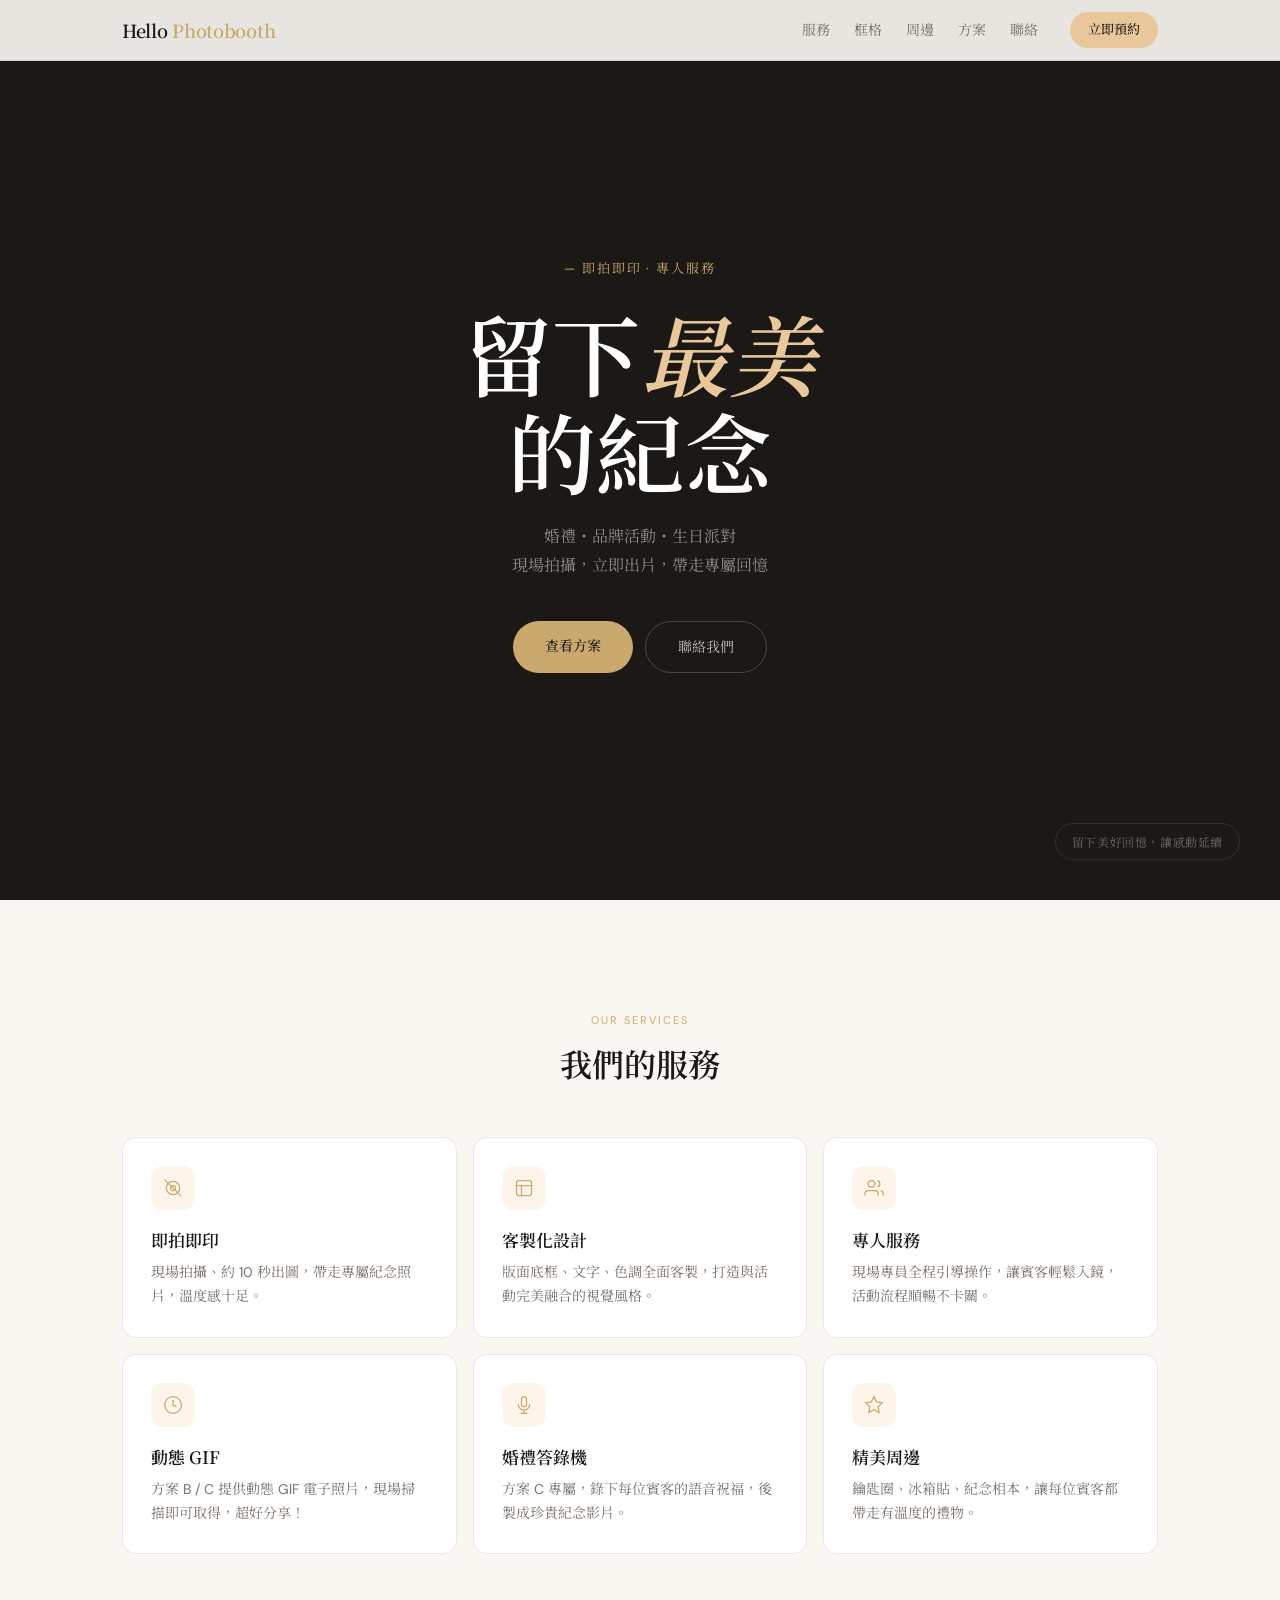
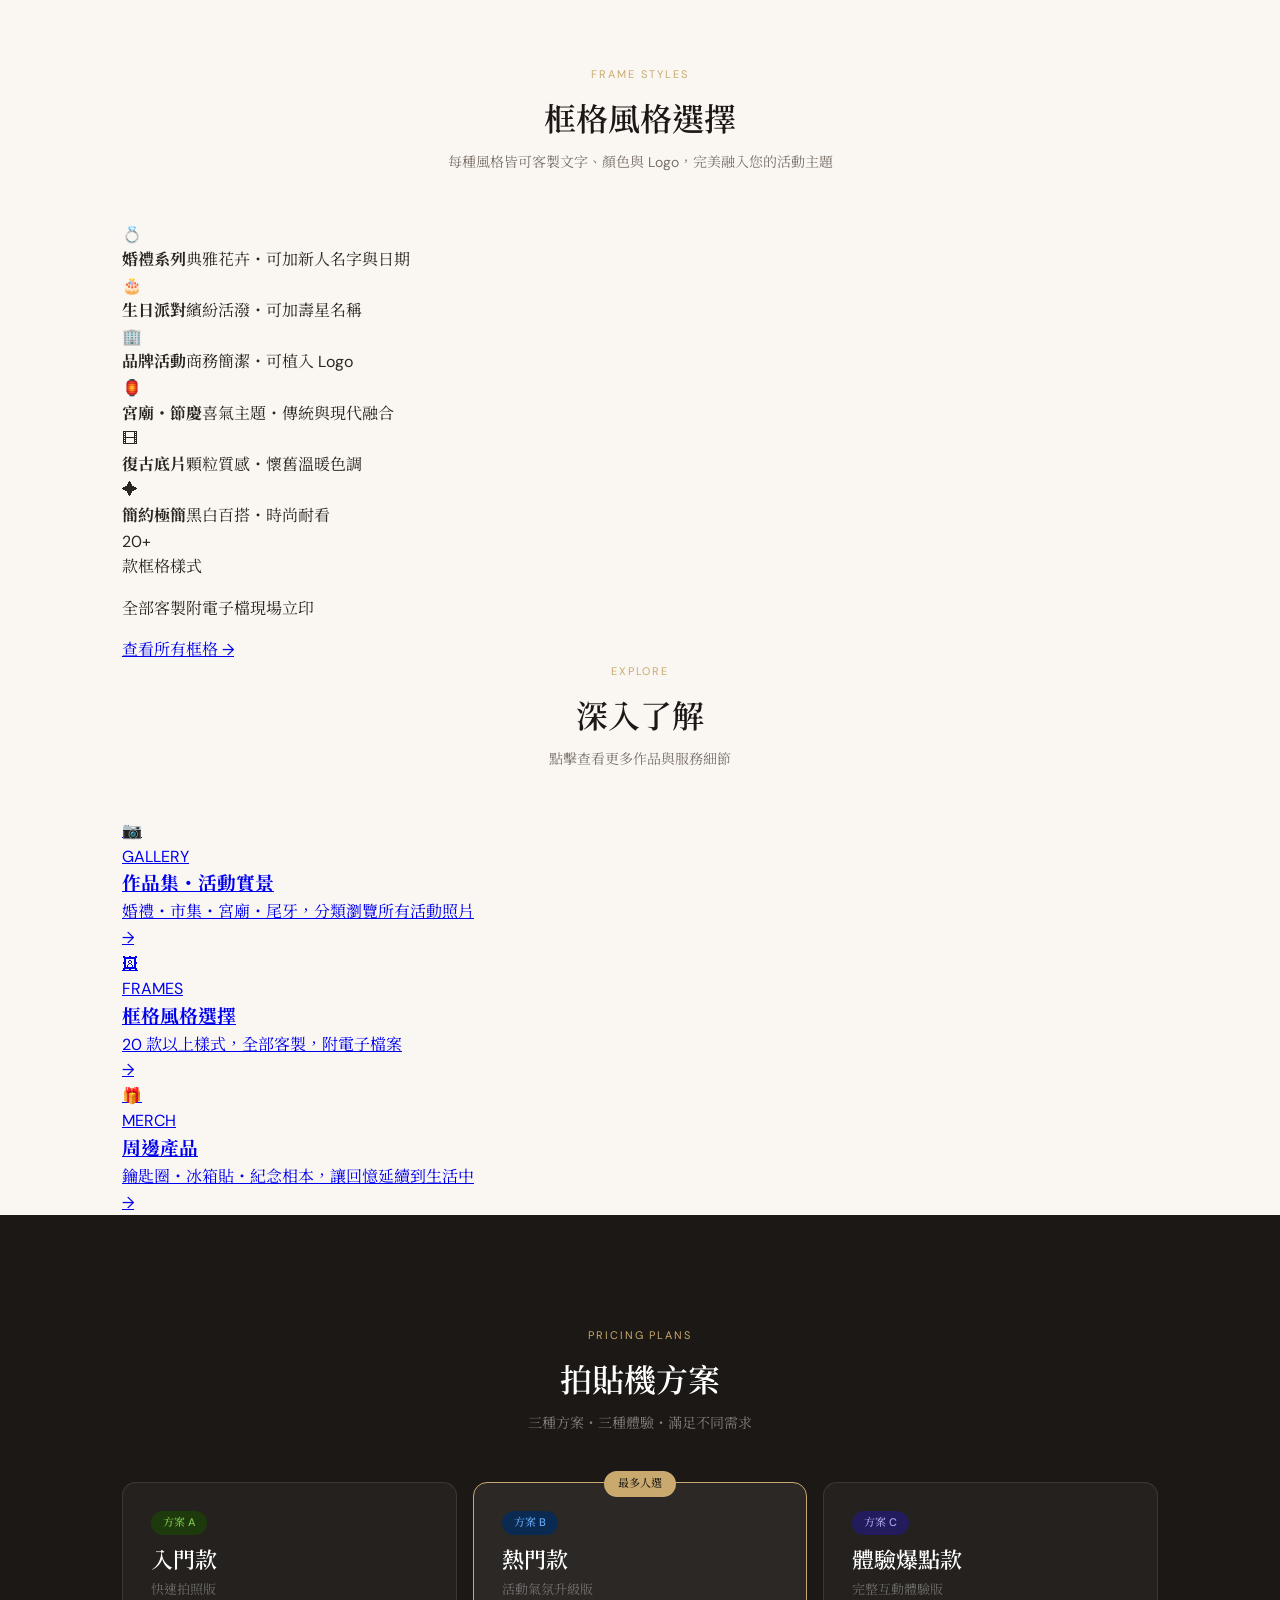
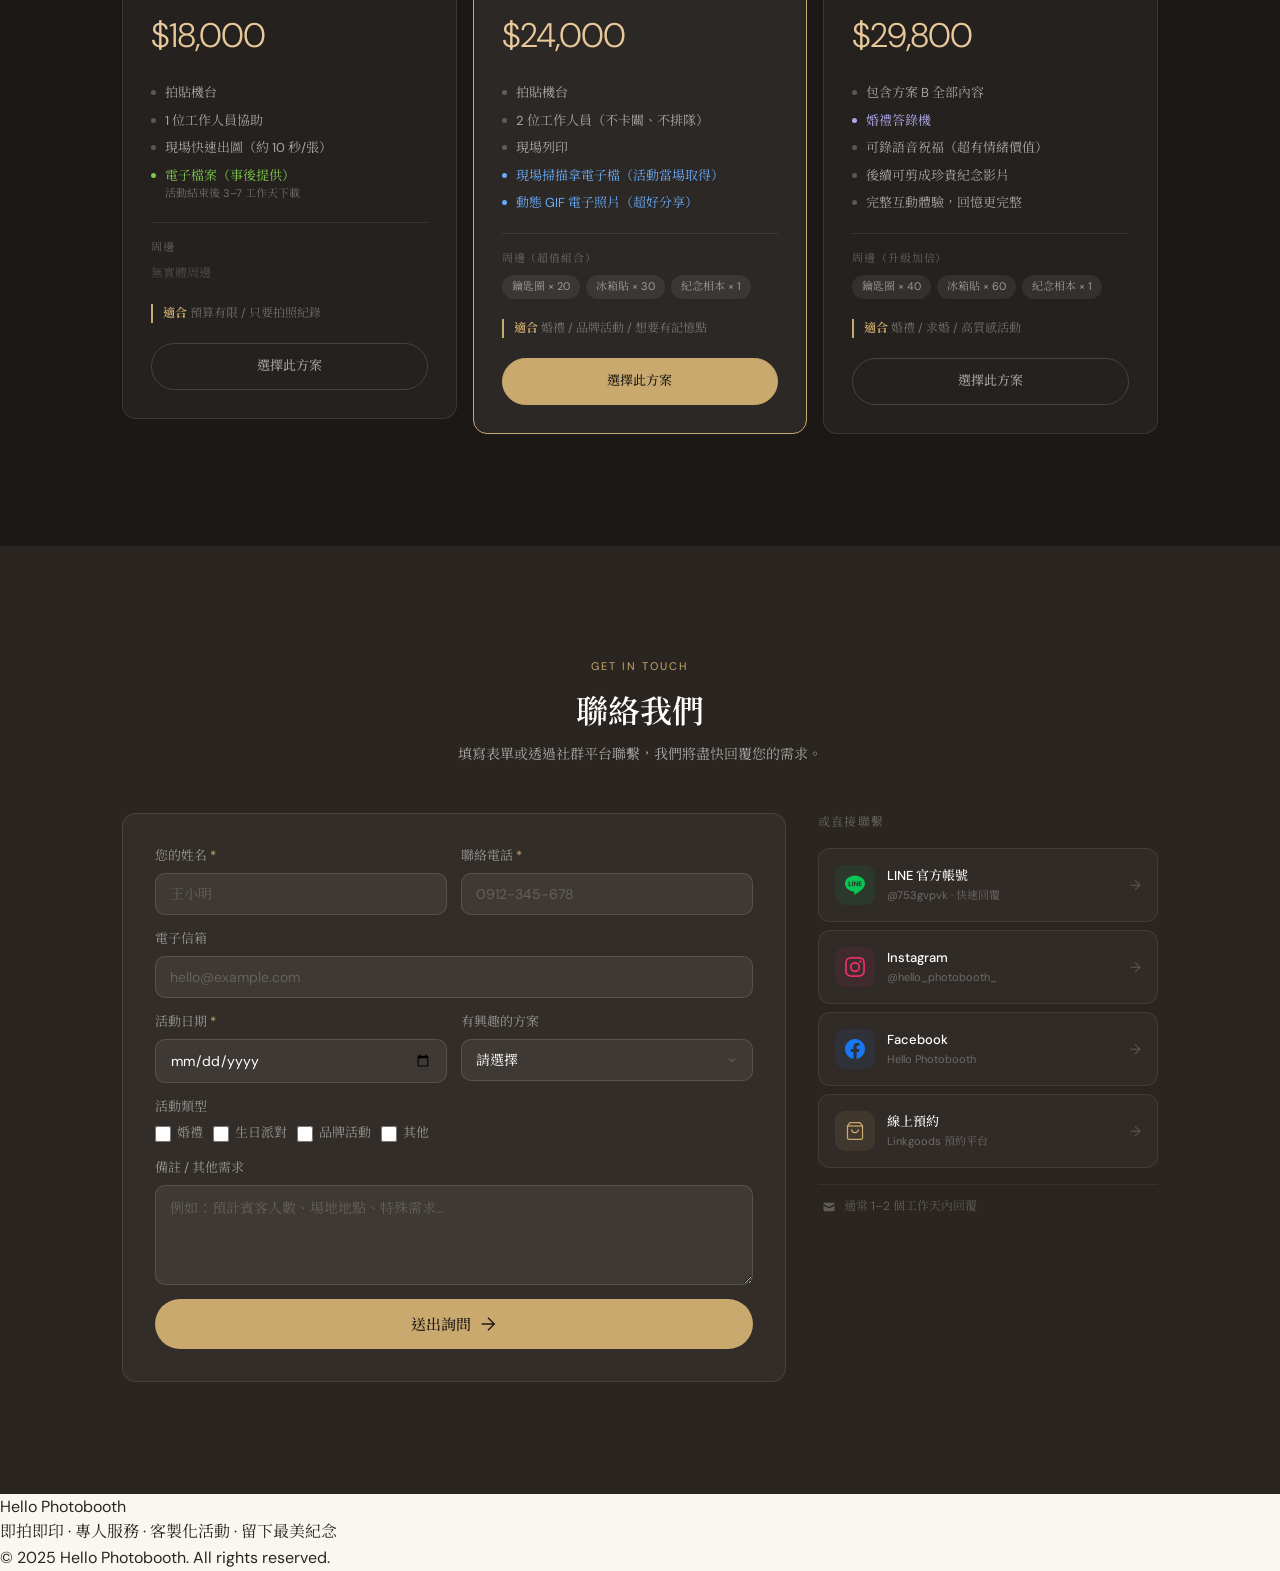
==== index.html @ 5564f573 "Add files via upload" ====
<!DOCTYPE html>
<html lang="zh-TW">
<head>
  <meta charset="UTF-8">
  <meta name="viewport" content="width=device-width, initial-scale=1.0">
  <title>Hello Photobooth｜即拍即印・專人服務・客製化活動</title>
  <meta name="description" content="Hello Photobooth 提供即拍即印服務，專業設備搭配專人服務，婚禮、品牌活動、派對皆適合。三種方案任您選擇，留下最美紀念。">
  <meta name="keywords" content="拍貼機租借, 即拍即印, 婚禮拍貼, 活動攝影, photobooth, 拍貼機台, 客製化活動, 台灣拍貼機">
  <meta property="og:title" content="Hello Photobooth｜即拍即印・專人服務・客製化活動">
  <meta property="og:description" content="三種方案・三種體驗，婚禮、品牌活動、派對皆適合。即拍即印，留下最美紀念。">
  <meta property="og:type" content="website">
  <link rel="canonical" href="https://hellophotobooth.tw">
  <link rel="preconnect" href="https://fonts.googleapis.com">
  <link rel="preconnect" href="https://fonts.gstatic.com" crossorigin>
  <link href="https://fonts.googleapis.com/css2?family=Noto+Serif+TC:wght@400;600&family=DM+Sans:ital,wght@0,300;0,400;0,500;1,300&family=Playfair+Display:ital@1&display=swap" rel="stylesheet">
  <link rel="stylesheet" href="style.css">
</head>
<body>

  <!-- NAV -->
  <nav id="nav">
    <div class="nav-inner">
      <a href="#" class="logo">Hello <span>Photobooth</span></a>
      <div class="nav-links">
        <a href="#services">服務</a>
        <a href="#frames">框格</a>
        <a href="#merch">周邊</a>
        <a href="#pricing">方案</a>
        <a href="#contact">聯絡</a>
      </div>
      <a href="#contact" class="nav-cta">立即預約</a>
    </div>
  </nav>

  <!-- HERO -->
  <section id="hero">
    <div class="hero-bg">
      <div class="hero-photo" style="background-image:url('photos/hero.jpg')"></div>
      <div class="hero-overlay"></div>
    </div>
    <div class="hero-content">
      <div class="hero-tag">— 即拍即印 · 專人服務</div>
      <h1 class="hero-title">
        留下<em>最美</em><br>的紀念
      </h1>
      <p class="hero-sub">婚禮・品牌活動・生日派對<br>現場拍攝，立即出片，帶走專屬回憶</p>
      <div class="hero-btns">
        <a href="#pricing" class="btn-gold">查看方案</a>
        <a href="#contact" class="btn-ghost">聯絡我們</a>
      </div>
    </div>
    <div class="hero-badge">
      <span>留下美好回憶，讓感動延續</span>
    </div>
  </section>

  <!-- SERVICES -->
  <section id="services">
    <div class="container">
      <div class="section-header">
        <div class="section-tag">OUR SERVICES</div>
        <h2>我們的服務</h2>
      </div>
      <div class="services-grid">
        <div class="service-card">
          <div class="service-icon">
            <svg viewBox="0 0 24 24" fill="none" stroke="currentColor" stroke-width="1.5"><circle cx="12" cy="12" r="3"/><path d="M6.343 6.343a8 8 0 1 0 11.314 11.314A8 8 0 0 0 6.343 6.343z"/><path d="M2 2l20 20"/></svg>
          </div>
          <h3>即拍即印</h3>
          <p>現場拍攝、約 10 秒出圖，帶走專屬紀念照片，溫度感十足。</p>
        </div>
        <div class="service-card">
          <div class="service-icon">
            <svg viewBox="0 0 24 24" fill="none" stroke="currentColor" stroke-width="1.5"><rect x="3" y="3" width="18" height="18" rx="2"/><path d="M3 9h18M9 21V9"/></svg>
          </div>
          <h3>客製化設計</h3>
          <p>版面底框、文字、色調全面客製，打造與活動完美融合的視覺風格。</p>
        </div>
        <div class="service-card">
          <div class="service-icon">
            <svg viewBox="0 0 24 24" fill="none" stroke="currentColor" stroke-width="1.5"><path d="M17 21v-2a4 4 0 0 0-4-4H5a4 4 0 0 0-4 4v2"/><circle cx="9" cy="7" r="4"/><path d="M23 21v-2a4 4 0 0 0-3-3.87"/><path d="M16 3.13a4 4 0 0 1 0 7.75"/></svg>
          </div>
          <h3>專人服務</h3>
          <p>現場專員全程引導操作，讓賓客輕鬆入鏡，活動流程順暢不卡關。</p>
        </div>
        <div class="service-card">
          <div class="service-icon">
            <svg viewBox="0 0 24 24" fill="none" stroke="currentColor" stroke-width="1.5"><path d="M12 22c5.523 0 10-4.477 10-10S17.523 2 12 2 2 6.477 2 12s4.477 10 10 10z"/><path d="M12 6v6l4 2"/></svg>
          </div>
          <h3>動態 GIF</h3>
          <p>方案 B / C 提供動態 GIF 電子照片，現場掃描即可取得，超好分享！</p>
        </div>
        <div class="service-card">
          <div class="service-icon">
            <svg viewBox="0 0 24 24" fill="none" stroke="currentColor" stroke-width="1.5"><path d="M19 11a7 7 0 01-7 7m0 0a7 7 0 01-7-7m7 7v4m0 0H8m4 0h4m-4-8a3 3 0 01-3-3V5a3 3 0 116 0v6a3 3 0 01-3 3z"/></svg>
          </div>
          <h3>婚禮答錄機</h3>
          <p>方案 C 專屬，錄下每位賓客的語音祝福，後製成珍貴紀念影片。</p>
        </div>
        <div class="service-card">
          <div class="service-icon">
            <svg viewBox="0 0 24 24" fill="none" stroke="currentColor" stroke-width="1.5"><path d="M12 2l3.09 6.26L22 9.27l-5 4.87 1.18 6.88L12 17.77l-6.18 3.25L7 14.14 2 9.27l6.91-1.01L12 2z"/></svg>
          </div>
          <h3>精美周邊</h3>
          <p>鑰匙圈、冰箱貼、紀念相本，讓每位賓客都帶走有溫度的禮物。</p>
        </div>
      </div>
    </div>
  </section>


  <!-- FRAMES -->
  <section id="frames">
    <div class="container">
      <div class="section-header">
        <div class="section-tag">FRAME STYLES</div>
        <h2>框格風格選擇</h2>
        <p class="section-sub">每種風格皆可客製文字、顏色與 Logo，完美融入您的活動主題</p>
      </div>
      <div class="frames-clean">
        <div class="frames-style-list">
          <div class="frame-style-item">
            <div class="frame-style-icon">💍</div>
            <div><strong>婚禮系列</strong><span>典雅花卉・可加新人名字與日期</span></div>
          </div>
          <div class="frame-style-item">
            <div class="frame-style-icon">🎂</div>
            <div><strong>生日派對</strong><span>繽紛活潑・可加壽星名稱</span></div>
          </div>
          <div class="frame-style-item">
            <div class="frame-style-icon">🏢</div>
            <div><strong>品牌活動</strong><span>商務簡潔・可植入 Logo</span></div>
          </div>
          <div class="frame-style-item">
            <div class="frame-style-icon">🏮</div>
            <div><strong>宮廟・節慶</strong><span>喜氣主題・傳統與現代融合</span></div>
          </div>
          <div class="frame-style-item">
            <div class="frame-style-icon">🎞</div>
            <div><strong>復古底片</strong><span>顆粒質感・懷舊溫暖色調</span></div>
          </div>
          <div class="frame-style-item">
            <div class="frame-style-icon">✦</div>
            <div><strong>簡約極簡</strong><span>黑白百搭・時尚耐看</span></div>
          </div>
        </div>
        <div class="frames-clean-right">
          <div class="frames-num">20<span>+</span></div>
          <div class="frames-num-label">款框格樣式</div>
          <div class="frame-tags" style="justify-content:center; margin:1rem 0;">
            <span>全部客製</span><span>附電子檔</span><span>現場立印</span>
          </div>
          <a href="frames.html" class="btn-gold-sm">查看所有框格 →</a>
        </div>
      </div>
    </div>
  </section>

  <!-- PREVIEW CARDS: Frames / Gallery / Merch -->
  <section id="previews">
    <div class="container">
      <div class="section-header">
        <div class="section-tag">EXPLORE</div>
        <h2>深入了解</h2>
        <p class="section-sub">點擊查看更多作品與服務細節</p>
      </div>
      <div class="preview-cards-text">

        <a href="gallery.html" class="preview-text-card">
          <div class="ptc-icon">📷</div>
          <div class="ptc-body">
            <div class="preview-tag">GALLERY</div>
            <h3>作品集・活動實景</h3>
            <p>婚禮・市集・宮廟・尾牙，分類瀏覽所有活動照片</p>
          </div>
          <div class="ptc-arrow">→</div>
        </a>

        <a href="frames.html" class="preview-text-card">
          <div class="ptc-icon">🖼</div>
          <div class="ptc-body">
            <div class="preview-tag">FRAMES</div>
            <h3>框格風格選擇</h3>
            <p>20 款以上樣式，全部客製，附電子檔案</p>
          </div>
          <div class="ptc-arrow">→</div>
        </a>

        <a href="merch.html" class="preview-text-card">
          <div class="ptc-icon">🎁</div>
          <div class="ptc-body">
            <div class="preview-tag">MERCH</div>
            <h3>周邊產品</h3>
            <p>鑰匙圈・冰箱貼・紀念相本，讓回憶延續到生活中</p>
          </div>
          <div class="ptc-arrow">→</div>
        </a>

      </div>
    </div>
  </section>

  <!-- PRICING -->
  <section id="pricing">
    <div class="container">
      <div class="section-header">
        <div class="section-tag">PRICING PLANS</div>
        <h2>拍貼機方案</h2>
        <p class="section-sub">三種方案・三種體驗・滿足不同需求</p>
      </div>
      <div class="pricing-grid">

        <!-- Plan A -->
        <div class="plan-card">
          <div class="plan-header">
            <div class="plan-badge badge-green">方案 A</div>
            <div class="plan-name">入門款</div>
            <div class="plan-sub-name">快速拍照版</div>
            <div class="plan-price">$18,000</div>
          </div>
          <ul class="plan-features">
            <li>拍貼機台</li>
            <li>1 位工作人員協助</li>
            <li>現場快速出圖（約 10 秒/張）</li>
            <li class="highlight-green">電子檔案（事後提供）<br><small>活動結束後 3–7 工作天下載</small></li>
          </ul>
          <div class="plan-merch">
            <div class="merch-label">周邊</div>
            <div class="merch-none">無實體周邊</div>
          </div>
          <div class="plan-target">
            <strong>適合</strong> 預算有限 / 只要拍照紀錄
          </div>
          <a href="#contact" class="plan-btn">選擇此方案</a>
        </div>

        <!-- Plan B -->
        <div class="plan-card featured">
          <div class="popular-tag">最多人選</div>
          <div class="plan-header">
            <div class="plan-badge badge-blue">方案 B</div>
            <div class="plan-name">熱門款</div>
            <div class="plan-sub-name">活動氣氛升級版</div>
            <div class="plan-price">$24,000</div>
          </div>
          <ul class="plan-features">
            <li>拍貼機台</li>
            <li>2 位工作人員（不卡關、不排隊）</li>
            <li>現場列印</li>
            <li class="highlight-blue">現場掃描拿電子檔（活動當場取得）</li>
            <li class="highlight-blue">動態 GIF 電子照片（超好分享）</li>
          </ul>
          <div class="plan-merch">
            <div class="merch-label">周邊（超值組合）</div>
            <div class="merch-pills">
              <span>鑰匙圈 × 20</span>
              <span>冰箱貼 × 30</span>
              <span>紀念相本 × 1</span>
            </div>
          </div>
          <div class="plan-target">
            <strong>適合</strong> 婚禮 / 品牌活動 / 想要有記憶點
          </div>
          <a href="#contact" class="plan-btn featured-btn">選擇此方案</a>
        </div>

        <!-- Plan C -->
        <div class="plan-card">
          <div class="plan-header">
            <div class="plan-badge badge-purple">方案 C</div>
            <div class="plan-name">體驗爆點款</div>
            <div class="plan-sub-name">完整互動體驗版</div>
            <div class="plan-price">$29,800</div>
          </div>
          <ul class="plan-features">
            <li>包含方案 B 全部內容</li>
            <li class="highlight-purple">婚禮答錄機</li>
            <li>可錄語音祝福（超有情緒價值）</li>
            <li>後續可剪成珍貴紀念影片</li>
            <li>完整互動體驗，回憶更完整</li>
          </ul>
          <div class="plan-merch">
            <div class="merch-label">周邊（升級加倍）</div>
            <div class="merch-pills">
              <span>鑰匙圈 × 40</span>
              <span>冰箱貼 × 60</span>
              <span>紀念相本 × 1</span>
            </div>
          </div>
          <div class="plan-target">
            <strong>適合</strong> 婚禮 / 求婚 / 高質感活動
          </div>
          <a href="#contact" class="plan-btn">選擇此方案</a>
        </div>

      </div>
    </div>
  </section>

  <!-- CONTACT -->
  <section id="contact">
    <div class="container">
      <div class="section-header light">
        <div class="section-tag">GET IN TOUCH</div>
        <h2>聯絡我們</h2>
        <p class="section-sub">填寫表單或透過社群平台聯繫，我們將盡快回覆您的需求。</p>
      </div>

      <div class="contact-layout">

        <!-- LEFT: Form -->
        <div class="contact-form-wrap">
          <form id="contactForm" novalidate>
            <div class="form-row">
              <div class="form-group">
                <label for="name">您的姓名 <span class="req">*</span></label>
                <input type="text" id="name" name="name" placeholder="王小明" required>
                <div class="field-error" id="name-err">請填寫姓名</div>
              </div>
              <div class="form-group">
                <label for="phone">聯絡電話 <span class="req">*</span></label>
                <input type="tel" id="phone" name="phone" placeholder="0912-345-678" required>
                <div class="field-error" id="phone-err">請填寫有效電話</div>
              </div>
            </div>
            <div class="form-group">
              <label for="email">電子信箱</label>
              <input type="email" id="email" name="email" placeholder="hello@example.com">
              <div class="field-error" id="email-err">請填寫有效信箱</div>
            </div>
            <div class="form-row">
              <div class="form-group">
                <label for="date">活動日期 <span class="req">*</span></label>
                <input type="date" id="date" name="date" required>
                <div class="field-error" id="date-err">請選擇活動日期</div>
              </div>
              <div class="form-group">
                <label for="plan">有興趣的方案</label>
                <select id="plan" name="plan">
                  <option value="">請選擇</option>
                  <option value="A">方案 A・入門款 $18,000</option>
                  <option value="B">方案 B・熱門款 $24,000</option>
                  <option value="C">方案 C・體驗爆點款 $29,800</option>
                  <option value="other">尚未決定，想詢問</option>
                </select>
              </div>
            </div>
            <div class="form-group">
              <label for="event">活動類型</label>
              <div class="checkbox-row">
                <label class="check-label"><input type="checkbox" name="event" value="wedding"> 婚禮</label>
                <label class="check-label"><input type="checkbox" name="event" value="birthday"> 生日派對</label>
                <label class="check-label"><input type="checkbox" name="event" value="brand"> 品牌活動</label>
                <label class="check-label"><input type="checkbox" name="event" value="other"> 其他</label>
              </div>
            </div>
            <div class="form-group">
              <label for="message">備註 / 其他需求</label>
              <textarea id="message" name="message" rows="4" placeholder="例如：預計賓客人數、場地地點、特殊需求…"></textarea>
            </div>
            <button type="submit" class="form-submit" id="submitBtn">
              <span class="btn-text">送出詢問</span>
              <svg class="btn-icon" viewBox="0 0 20 20" fill="none" stroke="currentColor" stroke-width="1.5"><path d="M3 10h14M10 3l7 7-7 7"/></svg>
            </button>
            <div class="form-success" id="formSuccess">
              <svg viewBox="0 0 24 24" fill="none" stroke="currentColor" stroke-width="2"><path d="M9 12l2 2 4-4m6 2a9 9 0 11-18 0 9 9 0 0118 0z"/></svg>
              <div>
                <strong>感謝您的詢問！</strong>
                <p>我們將在 1–2 個工作天內與您聯繫。</p>
              </div>
            </div>
          </form>
        </div>

        <!-- RIGHT: Social links -->
        <div class="contact-side">
          <div class="side-title">或直接聯繫</div>
          <div class="contact-grid">
            <a href="https://line.me/R/ti/p/@753gvpvk?oat_content=url&ts=03251829" target="_blank" class="contact-card line">
              <div class="contact-icon">
                <svg viewBox="0 0 24 24" fill="currentColor"><path d="M19.365 9.863c.349 0 .63.285.63.631 0 .345-.281.63-.63.63H17.61v1.125h1.755c.349 0 .63.283.63.63 0 .344-.281.629-.63.629h-2.386c-.345 0-.627-.285-.627-.629V8.108c0-.345.282-.63.63-.63h2.386c.346 0 .627.285.627.63 0 .349-.281.63-.63.63H17.61v1.125h1.755zm-3.855 3.016c0 .27-.174.51-.432.596-.064.021-.133.031-.199.031-.211 0-.391-.09-.51-.25l-2.443-3.317v2.94c0 .344-.279.629-.631.629-.346 0-.626-.285-.626-.629V8.108c0-.27.173-.51.43-.595.06-.023.136-.033.194-.033.195 0 .375.104.495.254l2.462 3.33V8.108c0-.345.282-.63.63-.63.345 0 .63.285.63.63v4.771zm-5.741 0c0 .344-.282.629-.631.629-.345 0-.627-.285-.627-.629V8.108c0-.345.282-.63.63-.63.346 0 .628.285.628.63v4.771zm-2.466.629H4.917c-.345 0-.63-.285-.63-.629V8.108c0-.345.285-.63.63-.63.348 0 .63.285.63.63v4.141h1.756c.348 0 .629.283.629.63 0 .344-.282.629-.629.629M24 10.314C24 4.943 18.615.572 12 .572S0 4.943 0 10.314c0 4.811 4.27 8.842 10.035 9.608.391.082.923.258 1.058.59.12.301.079.766.038 1.08l-.164 1.02c-.045.301-.24 1.186 1.049.645 1.291-.539 6.916-4.078 9.436-6.975C23.176 14.393 24 12.458 24 10.314"/></svg>
              </div>
              <div class="contact-info">
                <div class="contact-name">LINE 官方帳號</div>
                <div class="contact-desc">@753gvpvk · 快速回覆</div>
              </div>
              <div class="contact-arrow">→</div>
            </a>
            <a href="https://www.instagram.com/hello_photobooth_/" target="_blank" class="contact-card ig">
              <div class="contact-icon">
                <svg viewBox="0 0 24 24" fill="currentColor"><path d="M12 2.163c3.204 0 3.584.012 4.85.07 3.252.148 4.771 1.691 4.919 4.919.058 1.265.069 1.645.069 4.849 0 3.205-.012 3.584-.069 4.849-.149 3.225-1.664 4.771-4.919 4.919-1.266.058-1.644.07-4.85.07-3.204 0-3.584-.012-4.849-.07-3.26-.149-4.771-1.699-4.919-4.92-.058-1.265-.07-1.644-.07-4.849 0-3.204.013-3.583.07-4.849.149-3.227 1.664-4.771 4.919-4.919 1.266-.057 1.645-.069 4.849-.069zM12 0C8.741 0 8.333.014 7.053.072 2.695.272.273 2.69.073 7.052.014 8.333 0 8.741 0 12c0 3.259.014 3.668.072 4.948.2 4.358 2.618 6.78 6.98 6.98C8.333 23.986 8.741 24 12 24c3.259 0 3.668-.014 4.948-.072 4.354-.2 6.782-2.618 6.979-6.98.059-1.28.073-1.689.073-4.948 0-3.259-.014-3.667-.072-4.947-.196-4.354-2.617-6.78-6.979-6.98C15.668.014 15.259 0 12 0zm0 5.838a6.162 6.162 0 1 0 0 12.324 6.162 6.162 0 0 0 0-12.324zM12 16a4 4 0 1 1 0-8 4 4 0 0 1 0 8zm6.406-11.845a1.44 1.44 0 1 0 0 2.881 1.44 1.44 0 0 0 0-2.881z"/></svg>
              </div>
              <div class="contact-info">
                <div class="contact-name">Instagram</div>
                <div class="contact-desc">@hello_photobooth_</div>
              </div>
              <div class="contact-arrow">→</div>
            </a>
            <a href="https://www.facebook.com/profile.php?id=61586910993389" target="_blank" class="contact-card fb">
              <div class="contact-icon">
                <svg viewBox="0 0 24 24" fill="currentColor"><path d="M24 12.073c0-6.627-5.373-12-12-12s-12 5.373-12 12c0 5.99 4.388 10.954 10.125 11.854v-8.385H7.078v-3.47h3.047V9.43c0-3.007 1.792-4.669 4.533-4.669 1.312 0 2.686.235 2.686.235v2.953H15.83c-1.491 0-1.956.925-1.956 1.874v2.25h3.328l-.532 3.47h-2.796v8.385C19.612 23.027 24 18.062 24 12.073z"/></svg>
              </div>
              <div class="contact-info">
                <div class="contact-name">Facebook</div>
                <div class="contact-desc">Hello Photobooth</div>
              </div>
              <div class="contact-arrow">→</div>
            </a>
            <a href="https://linkgoods.com/hellophotobooth" target="_blank" class="contact-card shop">
              <div class="contact-icon">
                <svg viewBox="0 0 24 24" fill="none" stroke="currentColor" stroke-width="1.5"><path d="M6 2L3 6v14a2 2 0 002 2h14a2 2 0 002-2V6l-3-4z"/><line x1="3" y1="6" x2="21" y2="6"/><path d="M16 10a4 4 0 01-8 0"/></svg>
              </div>
              <div class="contact-info">
                <div class="contact-name">線上預約</div>
                <div class="contact-desc">Linkgoods 預約平台</div>
              </div>
              <div class="contact-arrow">→</div>
            </a>
          </div>
          <div class="response-note">
            <svg viewBox="0 0 20 20" fill="currentColor"><path d="M2.003 5.884L10 9.882l7.997-3.998A2 2 0 0016 4H4a2 2 0 00-1.997 1.884z"/><path d="M18 8.118l-8 4-8-4V14a2 2 0 002 2h12a2 2 0 002-2V8.118z"/></svg>
            通常 1–2 個工作天內回覆
          </div>
        </div>

      </div>
    </div>
  </section>

  <!-- FOOTER -->
  <footer>
    <div class="footer-inner">
      <div class="footer-logo">Hello <span>Photobooth</span></div>
      <p>即拍即印 · 專人服務 · 客製化活動 · 留下最美紀念</p>
      <p class="footer-copy">© 2025 Hello Photobooth. All rights reserved.</p>
    </div>
  </footer>

  <script src="script.js"></script>
</body>
</html>
---- style.css ----
/* ===== RESET & BASE ===== */
*, *::before, *::after { box-sizing: border-box; margin: 0; padding: 0; }

:root {
  --gold: #C9A96E;
  --gold-light: #E8C89A;
  --gold-pale: #FDF5E9;
  --dark: #1C1815;
  --dark2: #2A2520;
  --cream: #FAF7F2;
  --text: #2A2520;
  --text-muted: #7A7068;
  --green: #3B6D11;
  --green-light: #EAF3DE;
  --blue: #185FA5;
  --blue-light: #E6F1FB;
  --purple: #534AB7;
  --purple-light: #EEEDFE;
  --border: rgba(42,37,32,0.1);
  --radius: 14px;
}

html { scroll-behavior: smooth; }

body {
  font-family: 'DM Sans', 'Noto Serif TC', sans-serif;
  background: var(--cream);
  color: var(--text);
  line-height: 1.6;
  overflow-x: hidden;
}

/* ===== NAV ===== */
#nav {
  position: fixed;
  top: 0; left: 0; right: 0;
  z-index: 100;
  background: rgba(250,247,242,0.92);
  backdrop-filter: blur(12px);
  border-bottom: 0.5px solid var(--border);
  transition: all 0.3s ease;
}
.nav-inner {
  max-width: 1100px;
  margin: 0 auto;
  padding: 0 2rem;
  height: 60px;
  display: flex;
  align-items: center;
  gap: 2rem;
}
.logo {
  font-family: 'Noto Serif TC', serif;
  font-size: 18px;
  font-weight: 600;
  color: var(--dark);
  text-decoration: none;
  letter-spacing: -0.3px;
}
.logo span { color: var(--gold); }
.nav-links { display: flex; gap: 1.5rem; margin-left: auto; }
.nav-links a {
  font-size: 14px;
  color: var(--text-muted);
  text-decoration: none;
  transition: color 0.2s;
}
.nav-links a:hover { color: var(--dark); }
.nav-cta {
  font-size: 13px;
  font-weight: 500;
  color: var(--dark);
  background: var(--gold-light);
  padding: 8px 18px;
  border-radius: 999px;
  text-decoration: none;
  transition: background 0.2s;
}
.nav-cta:hover { background: var(--gold); }

/* ===== HERO ===== */
#hero {
  position: relative;
  min-height: 100vh;
  display: flex;
  align-items: center;
  justify-content: center;
  overflow: hidden;
  background: var(--dark);
}
.hero-bg {
  position: absolute;
  inset: 0;
  overflow: hidden;
}
.grain {
  position: absolute;
  inset: -50%;
  width: 200%;
  height: 200%;
  background-image: url("data:image/svg+xml,%3Csvg viewBox='0 0 256 256' xmlns='http://www.w3.org/2000/svg'%3E%3Cfilter id='noise'%3E%3CfeTurbulence type='fractalNoise' baseFrequency='0.9' numOctaves='4' stitchTiles='stitch'/%3E%3C/filter%3E%3Crect width='100%25' height='100%25' filter='url(%23noise)' opacity='0.06'/%3E%3C/svg%3E");
  opacity: 0.5;
}
.circle {
  position: absolute;
  border-radius: 50%;
  filter: blur(80px);
}
.c1 {
  width: 600px; height: 600px;
  background: rgba(201,169,110,0.15);
  top: -200px; right: -200px;
  animation: float1 8s ease-in-out infinite;
}
.c2 {
  width: 400px; height: 400px;
  background: rgba(201,169,110,0.08);
  bottom: -100px; left: -100px;
  animation: float2 10s ease-in-out infinite;
}
.c3 {
  width: 300px; height: 300px;
  background: rgba(232,200,154,0.06);
  top: 40%; left: 40%;
  animation: float1 12s ease-in-out infinite reverse;
}
@keyframes float1 {
  0%, 100% { transform: translate(0, 0); }
  50% { transform: translate(-20px, 30px); }
}
@keyframes float2 {
  0%, 100% { transform: translate(0, 0); }
  50% { transform: translate(30px, -20px); }
}
.hero-content {
  position: relative;
  z-index: 2;
  text-align: center;
  padding: 6rem 2rem 4rem;
  max-width: 700px;
}
.hero-tag {
  font-size: 13px;
  letter-spacing: 0.15em;
  color: var(--gold);
  margin-bottom: 1.5rem;
  animation: fadeUp 0.8s ease both;
}
.hero-title {
  font-family: 'Noto Serif TC', serif;
  font-size: clamp(54px, 8vw, 88px);
  font-weight: 600;
  color: #fff;
  line-height: 1.1;
  margin-bottom: 1.5rem;
  animation: fadeUp 0.8s 0.1s ease both;
}
.hero-title em {
  font-style: italic;
  font-family: 'Playfair Display', 'Noto Serif TC', serif;
  color: var(--gold-light);
}
.hero-sub {
  font-size: 16px;
  color: rgba(255,255,255,0.5);
  line-height: 1.8;
  margin-bottom: 2.5rem;
  animation: fadeUp 0.8s 0.2s ease both;
}
.hero-btns {
  display: flex;
  gap: 12px;
  justify-content: center;
  flex-wrap: wrap;
  animation: fadeUp 0.8s 0.3s ease both;
}
.btn-gold {
  background: var(--gold);
  color: var(--dark);
  font-size: 14px;
  font-weight: 500;
  padding: 14px 32px;
  border-radius: 999px;
  text-decoration: none;
  transition: background 0.2s, transform 0.1s;
}
.btn-gold:hover { background: var(--gold-light); transform: translateY(-1px); }
.btn-ghost {
  background: transparent;
  color: rgba(255,255,255,0.7);
  font-size: 14px;
  padding: 14px 32px;
  border-radius: 999px;
  border: 0.5px solid rgba(255,255,255,0.2);
  text-decoration: none;
  transition: border-color 0.2s, color 0.2s;
}
.btn-ghost:hover { border-color: rgba(255,255,255,0.5); color: #fff; }
.hero-badge {
  position: absolute;
  bottom: 2.5rem;
  right: 2.5rem;
  z-index: 2;
  font-family: 'Noto Serif TC', serif;
  font-size: 12px;
  color: rgba(255,255,255,0.35);
  letter-spacing: 0.05em;
  border: 0.5px solid rgba(255,255,255,0.1);
  padding: 8px 16px;
  border-radius: 999px;
}
@keyframes fadeUp {
  from { opacity: 0; transform: translateY(20px); }
  to { opacity: 1; transform: translateY(0); }
}

/* ===== SHARED ===== */
.container {
  max-width: 1100px;
  margin: 0 auto;
  padding: 0 2rem;
}
.section-header {
  text-align: center;
  margin-bottom: 3rem;
}
.section-header.light h2,
.section-header.light .section-sub { color: #fff; }
.section-header.light .section-sub { color: rgba(255,255,255,0.6); }
.section-tag {
  font-size: 11px;
  letter-spacing: 0.18em;
  color: var(--gold);
  margin-bottom: 8px;
}
.section-header h2 {
  font-family: 'Noto Serif TC', serif;
  font-size: 32px;
  font-weight: 600;
  color: var(--dark);
  margin-bottom: 8px;
}
.section-sub {
  font-size: 14px;
  color: var(--text-muted);
}

/* ===== SERVICES ===== */
#services {
  padding: 7rem 0;
  background: var(--cream);
}
.services-grid {
  display: grid;
  grid-template-columns: repeat(auto-fit, minmax(280px, 1fr));
  gap: 16px;
}
.service-card {
  background: #fff;
  border: 0.5px solid var(--border);
  border-radius: var(--radius);
  padding: 1.75rem;
  transition: transform 0.2s, border-color 0.2s;
}
.service-card:hover {
  transform: translateY(-3px);
  border-color: var(--gold-light);
}
.service-icon {
  width: 44px;
  height: 44px;
  background: var(--gold-pale);
  border-radius: 12px;
  display: flex;
  align-items: center;
  justify-content: center;
  margin-bottom: 1rem;
  color: var(--gold);
}
.service-icon svg { width: 20px; height: 20px; }
.service-card h3 {
  font-family: 'Noto Serif TC', serif;
  font-size: 17px;
  font-weight: 600;
  color: var(--dark);
  margin-bottom: 8px;
}
.service-card p {
  font-size: 14px;
  color: var(--text-muted);
  line-height: 1.7;
}

/* ===== PRICING ===== */
#pricing {
  padding: 7rem 0;
  background: var(--dark);
}
#pricing .section-tag { color: var(--gold); }
#pricing .section-header h2 { color: #fff; }
#pricing .section-sub { color: rgba(255,255,255,0.45); }
.pricing-grid {
  display: grid;
  grid-template-columns: repeat(auto-fit, minmax(280px, 1fr));
  gap: 16px;
  align-items: start;
}
.plan-card {
  background: rgba(255,255,255,0.04);
  border: 0.5px solid rgba(255,255,255,0.1);
  border-radius: var(--radius);
  padding: 1.75rem;
  display: flex;
  flex-direction: column;
  gap: 1.25rem;
  transition: border-color 0.2s;
}
.plan-card:hover { border-color: rgba(255,255,255,0.2); }
.plan-card.featured {
  background: rgba(255,255,255,0.07);
  border: 1.5px solid var(--gold);
  position: relative;
}
.popular-tag {
  position: absolute;
  top: -12px;
  left: 50%;
  transform: translateX(-50%);
  background: var(--gold);
  color: var(--dark);
  font-size: 11px;
  font-weight: 500;
  padding: 4px 14px;
  border-radius: 999px;
  white-space: nowrap;
}
.plan-header { display: flex; flex-direction: column; gap: 4px; }
.plan-badge {
  font-size: 11px;
  font-weight: 500;
  padding: 3px 12px;
  border-radius: 999px;
  width: fit-content;
  margin-bottom: 2px;
}
.badge-green { background: #1e3a0d; color: #7EC84A; }
.badge-blue { background: #0a2a52; color: #6AABF7; }
.badge-purple { background: #221c5c; color: #AFA9EC; }
.plan-name {
  font-family: 'Noto Serif TC', serif;
  font-size: 22px;
  font-weight: 600;
  color: #fff;
}
.plan-sub-name {
  font-size: 13px;
  color: rgba(255,255,255,0.35);
}
.plan-price {
  font-size: 34px;
  font-weight: 300;
  color: var(--gold-light);
  letter-spacing: -1px;
  margin-top: 4px;
}
.plan-features {
  list-style: none;
  display: flex;
  flex-direction: column;
  gap: 8px;
}
.plan-features li {
  font-size: 13px;
  color: rgba(255,255,255,0.6);
  padding-left: 14px;
  position: relative;
  line-height: 1.5;
}
.plan-features li::before {
  content: '';
  position: absolute;
  left: 0;
  top: 7px;
  width: 5px;
  height: 5px;
  border-radius: 50%;
  background: rgba(255,255,255,0.25);
}
.plan-features li.highlight-green { color: #7EC84A; }
.plan-features li.highlight-green::before { background: #7EC84A; }
.plan-features li.highlight-blue { color: #6AABF7; }
.plan-features li.highlight-blue::before { background: #6AABF7; }
.plan-features li.highlight-purple { color: #AFA9EC; }
.plan-features li.highlight-purple::before { background: #AFA9EC; }
.plan-features small { font-size: 11px; color: rgba(255,255,255,0.35); display: block; }
.plan-merch { border-top: 0.5px solid rgba(255,255,255,0.08); padding-top: 1rem; }
.merch-label {
  font-size: 11px;
  letter-spacing: 0.08em;
  color: rgba(255,255,255,0.3);
  margin-bottom: 8px;
}
.merch-none { font-size: 12px; color: rgba(255,255,255,0.2); }
.merch-pills { display: flex; flex-wrap: wrap; gap: 6px; }
.merch-pills span {
  font-size: 11px;
  background: rgba(255,255,255,0.07);
  color: rgba(255,255,255,0.5);
  padding: 3px 10px;
  border-radius: 999px;
}
.plan-target {
  font-size: 12px;
  color: rgba(255,255,255,0.35);
  border-left: 2px solid var(--gold);
  padding-left: 10px;
}
.plan-target strong { color: var(--gold); }
.plan-btn {
  display: block;
  text-align: center;
  padding: 12px;
  border-radius: 999px;
  font-size: 13px;
  font-weight: 500;
  text-decoration: none;
  border: 0.5px solid rgba(255,255,255,0.15);
  color: rgba(255,255,255,0.6);
  transition: all 0.2s;
  margin-top: auto;
}
.plan-btn:hover { border-color: rgba(255,255,255,0.35); color: #fff; }
.plan-btn.featured-btn {
  background: var(--gold);
  color: var(--dark);
  border-color: var(--gold);
  font-weight: 500;
}
.plan-btn.featured-btn:hover { background: var(--gold-light); }

/* ===== CONTACT ===== */
#contact {
  padding: 7rem 0;
  background: var(--dark2);
}
.contact-layout {
  display: grid;
  grid-template-columns: 1fr 340px;
  gap: 2rem;
  align-items: start;
}

/* Form */
.contact-form-wrap {
  background: rgba(255,255,255,0.04);
  border: 0.5px solid rgba(255,255,255,0.1);
  border-radius: var(--radius);
  padding: 2rem;
}
.form-row {
  display: grid;
  grid-template-columns: 1fr 1fr;
  gap: 14px;
}
.form-group {
  display: flex;
  flex-direction: column;
  gap: 6px;
  margin-bottom: 14px;
}
.form-group label {
  font-size: 13px;
  color: rgba(255,255,255,0.5);
  font-weight: 400;
}
.req { color: var(--gold); }
.form-group input,
.form-group select,
.form-group textarea {
  background: rgba(255,255,255,0.06);
  border: 0.5px solid rgba(255,255,255,0.12);
  border-radius: 10px;
  color: #fff;
  font-size: 14px;
  font-family: inherit;
  padding: 11px 14px;
  outline: none;
  transition: border-color 0.2s;
  width: 100%;
}
.form-group input::placeholder,
.form-group textarea::placeholder { color: rgba(255,255,255,0.2); }
.form-group input:focus,
.form-group select:focus,
.form-group textarea:focus { border-color: var(--gold); }
.form-group select { cursor: pointer; appearance: none; background-image: url("data:image/svg+xml,%3Csvg xmlns='http://www.w3.org/2000/svg' width='12' height='12' viewBox='0 0 24 24' fill='none' stroke='rgba(255,255,255,0.3)' stroke-width='2'%3E%3Cpath d='M6 9l6 6 6-6'/%3E%3C/svg%3E"); background-repeat: no-repeat; background-position: right 14px center; padding-right: 36px; }
.form-group select option { background: #2A2520; color: #fff; }
.form-group textarea { resize: vertical; min-height: 100px; }
.field-error {
  font-size: 12px;
  color: #F09595;
  display: none;
}
.form-group.has-error input,
.form-group.has-error select { border-color: #F09595; }
.form-group.has-error .field-error { display: block; }

.checkbox-row {
  display: flex;
  flex-wrap: wrap;
  gap: 10px;
}
.check-label {
  display: flex;
  align-items: center;
  gap: 6px;
  font-size: 13px;
  color: rgba(255,255,255,0.5);
  cursor: pointer;
}
.check-label input[type="checkbox"] {
  width: 16px;
  height: 16px;
  accent-color: var(--gold);
  cursor: pointer;
  padding: 0;
  margin: 0;
  border-radius: 4px;
}

.form-submit {
  width: 100%;
  padding: 14px;
  border-radius: 999px;
  border: none;
  background: var(--gold);
  color: var(--dark);
  font-size: 15px;
  font-weight: 500;
  font-family: inherit;
  cursor: pointer;
  display: flex;
  align-items: center;
  justify-content: center;
  gap: 8px;
  transition: background 0.2s, transform 0.1s;
  margin-top: 4px;
}
.form-submit:hover { background: var(--gold-light); }
.form-submit:active { transform: scale(0.99); }
.form-submit:disabled { opacity: 0.6; cursor: not-allowed; }
.btn-icon { width: 18px; height: 18px; }

.form-success {
  display: none;
  align-items: center;
  gap: 14px;
  background: rgba(59,109,17,0.15);
  border: 0.5px solid rgba(126,200,74,0.3);
  border-radius: 12px;
  padding: 16px 18px;
  margin-top: 14px;
  color: #7EC84A;
}
.form-success svg { width: 28px; height: 28px; flex-shrink: 0; }
.form-success strong { font-size: 14px; display: block; margin-bottom: 2px; }
.form-success p { font-size: 13px; color: rgba(126,200,74,0.7); margin: 0; }
.form-success.show { display: flex; }

/* Side */
.contact-side { display: flex; flex-direction: column; gap: 12px; }
.side-title {
  font-size: 12px;
  letter-spacing: 0.1em;
  color: rgba(255,255,255,0.3);
  text-transform: uppercase;
  margin-bottom: 4px;
}
.contact-grid {
  display: flex;
  flex-direction: column;
  gap: 8px;
}
.contact-card {
  display: flex;
  align-items: center;
  gap: 12px;
  padding: 1rem;
  border-radius: 12px;
  border: 0.5px solid rgba(255,255,255,0.08);
  text-decoration: none;
  transition: all 0.2s;
  background: rgba(255,255,255,0.03);
}
.contact-card:hover { transform: translateY(-2px); border-color: rgba(255,255,255,0.18); }
.contact-icon {
  width: 40px;
  height: 40px;
  border-radius: 10px;
  display: flex;
  align-items: center;
  justify-content: center;
  flex-shrink: 0;
}
.contact-icon svg { width: 20px; height: 20px; }
.contact-card.line .contact-icon { background: #06C75515; color: #06C755; }
.contact-card.line:hover { border-color: #06C75540; }
.contact-card.ig .contact-icon { background: #E1306C15; color: #E1306C; }
.contact-card.ig:hover { border-color: #E1306C40; }
.contact-card.fb .contact-icon { background: #1877F215; color: #1877F2; }
.contact-card.fb:hover { border-color: #1877F240; }
.contact-card.shop .contact-icon { background: rgba(201,169,110,0.1); color: var(--gold); }
.contact-card.shop:hover { border-color: rgba(201,169,110,0.3); }
.contact-info { flex: 1; }
.contact-name { font-size: 13px; font-weight: 500; color: #fff; margin-bottom: 1px; }
.contact-desc { font-size: 11px; color: rgba(255,255,255,0.3); }
.contact-arrow { font-size: 14px; color: rgba(255,255,255,0.2); transition: color 0.2s; }
.contact-card:hover .contact-arrow { color: rgba(255,255,255,0.5); }

.response-note {
  display: flex;
  align-items: center;
  gap: 8px;
  font-size: 12px;
  color: rgba(255,255,255,0.25);
  padding: 12px 4px;
  border-top: 0.5px solid rgba(255,255,255,0.06);
  margin-top: 4px;
}
.response-note svg { width: 14px; height: 14px; flex-shrink: 0; }

@media (max-width: 780px) {
  .contact-layout { grid-template-columns: 1fr; }
  .contact-grid { flex-direction: column; }

/* ===== FOOTER ===== */
footer {
  background: var(--dark);
  border-top: 0.5px solid rgba(255,255,255,0.06);
  padding: 2.5rem 2rem;
  text-align: center;
}
.footer-inner { max-width: 400px; margin: 0 auto; }
.footer-logo {
  font-family: 'Noto Serif TC', serif;
  font-size: 20px;
  font-weight: 600;
  color: rgba(255,255,255,0.5);
  margin-bottom: 8px;
}
.footer-logo span { color: var(--gold); }
footer p {
  font-size: 13px;
  color: rgba(255,255,255,0.25);
  line-height: 1.8;
}
.footer-copy {
  font-size: 12px !important;
  color: rgba(255,255,255,0.15) !important;
  margin-top: 12px;
}

/* ===== RESPONSIVE ===== */
@media (max-width: 640px) {
  .nav-links { display: none; }
  .hero-badge { display: none; }
  .pricing-grid { grid-template-columns: 1fr; }
  .contact-grid { grid-template-columns: 1fr; }
}

/* ===== FRAMES ===== */
#frames {
  padding: 7rem 0;
  background: #fff;
}
.frames-layout { display: flex; flex-direction: column; gap: 1.5rem; }
.frames-tabs {
  display: flex;
  gap: 8px;
  flex-wrap: wrap;
}
.frame-tab {
  padding: 9px 20px;
  border-radius: 999px;
  border: 0.5px solid var(--border);
  background: transparent;
  color: var(--text-muted);
  font-size: 13px;
  font-family: inherit;
  cursor: pointer;
  transition: all 0.2s;
}
.frame-tab:hover { border-color: var(--gold); color: var(--gold); }
.frame-tab.active {
  background: var(--dark);
  color: #fff;
  border-color: var(--dark);
}
.frames-display {
  display: grid;
  grid-template-columns: 220px 1fr;
  gap: 2.5rem;
  align-items: center;
  background: var(--cream);
  border-radius: 20px;
  padding: 2.5rem;
  border: 0.5px solid var(--border);
}
.frame-preview-wrap {
  display: flex;
  flex-direction: column;
  align-items: center;
  gap: 12px;
}
.frame-preview {
  width: 160px;
  border-radius: 12px;
  overflow: hidden;
  transition: all 0.4s ease;
  box-shadow: 0 8px 32px rgba(42,37,32,0.12);
}
.photo-strip {
  display: flex;
  flex-direction: column;
  padding: 10px 10px 0;
  gap: 6px;
  transition: background 0.4s, padding 0.4s;
}
.photo-slot {
  width: 100%;
  aspect-ratio: 4/3;
  border-radius: 4px;
  overflow: hidden;
  background: rgba(0,0,0,0.08);
}
.photo-placeholder {
  width: 100%;
  height: 100%;
  display: flex;
  align-items: center;
  justify-content: center;
  opacity: 0.25;
}
.photo-placeholder svg { width: 28px; height: 28px; }
.frame-footer {
  padding: 8px 4px 10px;
  text-align: center;
  transition: all 0.4s;
}
.frame-footer-main {
  font-size: 9px;
  font-weight: 600;
  letter-spacing: 0.05em;
  transition: color 0.4s;
}
.frame-footer-sub {
  font-size: 7px;
  margin-top: 2px;
  transition: color 0.4s;
}
.frame-badge {
  font-size: 11px;
  background: var(--dark);
  color: #fff;
  padding: 4px 14px;
  border-radius: 999px;
  transition: background 0.3s;
}
.frame-info { display: flex; flex-direction: column; gap: 14px; }
.frame-info h3 {
  font-family: 'Noto Serif TC', serif;
  font-size: 22px;
  font-weight: 600;
  color: var(--dark);
}
.frame-info p { font-size: 14px; color: var(--text-muted); line-height: 1.7; }
.frame-tags { display: flex; flex-wrap: wrap; gap: 6px; }
.frame-tags span {
  font-size: 12px;
  background: var(--gold-pale);
  color: var(--gold);
  padding: 4px 12px;
  border-radius: 999px;
  border: 0.5px solid var(--gold-light);
}
.frame-color-row { display: flex; gap: 10px; align-items: center; }
.color-dot {
  width: 28px;
  height: 28px;
  border-radius: 50%;
  cursor: pointer;
  border: 2px solid transparent;
  transition: border-color 0.2s, transform 0.2s;
  box-shadow: 0 0 0 1px rgba(42,37,32,0.12);
}
.color-dot:hover { transform: scale(1.1); }
.color-dot.active { border-color: var(--gold); transform: scale(1.15); }
.frame-cta-row {
  display: flex;
  align-items: center;
  gap: 16px;
  flex-wrap: wrap;
}
.btn-gold-sm {
  background: var(--gold);
  color: var(--dark);
  font-size: 13px;
  font-weight: 500;
  padding: 10px 22px;
  border-radius: 999px;
  text-decoration: none;
  transition: background 0.2s;
  white-space: nowrap;
}
.btn-gold-sm:hover { background: var(--gold-light); }
.frame-note { font-size: 12px; color: var(--text-muted); }

@media (max-width: 640px) {
  .frames-display { grid-template-columns: 1fr; justify-items: center; }
}

/* ===== MERCH ===== */
#merch {
  padding: 7rem 0;
  background: var(--cream);
}
.merch-grid {
  display: grid;
  grid-template-columns: repeat(auto-fit, minmax(420px, 1fr));
  gap: 16px;
}
.merch-card {
  background: #fff;
  border: 0.5px solid var(--border);
  border-radius: var(--radius);
  padding: 1.75rem;
  display: flex;
  gap: 1.5rem;
  align-items: flex-start;
  transition: transform 0.2s, border-color 0.2s;
}
.merch-card:hover { transform: translateY(-3px); border-color: var(--gold-light); }
.merch-card.merch-addon { border-style: dashed; border-color: var(--gold-light); }
.merch-visual {
  flex-shrink: 0;
  width: 100px;
  display: flex;
  align-items: center;
  justify-content: center;
}
.merch-visual svg { width: 100%; height: auto; }
.merch-info { display: flex; flex-direction: column; gap: 8px; flex: 1; }
.merch-tag {
  font-size: 11px;
  font-weight: 500;
  background: var(--gold-pale);
  color: var(--gold);
  padding: 3px 10px;
  border-radius: 999px;
  width: fit-content;
  border: 0.5px solid var(--gold-light);
}
.merch-tag.addon-tag { background: #EAF3DE; color: var(--green); border-color: #C0DD97; }
.merch-info h3 {
  font-family: 'Noto Serif TC', serif;
  font-size: 17px;
  font-weight: 600;
  color: var(--dark);
}
.merch-info p { font-size: 13px; color: var(--text-muted); line-height: 1.6; }
.merch-specs {
  display: flex;
  flex-wrap: wrap;
  gap: 6px;
}
.merch-specs span {
  font-size: 11px;
  background: var(--cream);
  color: var(--text-muted);
  padding: 3px 10px;
  border-radius: 999px;
  border: 0.5px solid var(--border);
}
.merch-qty {
  display: flex;
  align-items: center;
  gap: 12px;
  background: var(--cream);
  border-radius: 10px;
  padding: 10px 14px;
  margin-top: 4px;
}
.qty-item { display: flex; flex-direction: column; align-items: center; gap: 1px; }
.qty-item strong { font-size: 18px; font-weight: 500; color: var(--dark); }
.qty-item span { font-size: 11px; color: var(--text-muted); }
.qty-divider { width: 0.5px; height: 28px; background: var(--border); margin: 0 4px; }
.merch-cta { margin-top: 4px; }

@media (max-width: 640px) {
  .merch-grid { grid-template-columns: 1fr; }
  .merch-card { flex-direction: column; align-items: center; text-align: center; }
  .merch-specs, .merch-qty { justify-content: center; }
}

/* ===== HERO PHOTO ===== */
.hero-photo {
  position: absolute;
  inset: 0;
  background-size: cover;
  background-position: center;
  background-repeat: no-repeat;
}
.hero-overlay {
  position: absolute;
  inset: 0;
  background: linear-gradient(160deg, rgba(28,24,21,0.72) 0%, rgba(28,24,21,0.55) 100%);
}

/* ===== FRAMES REAL ===== */
.frames-display-real {
  display: grid;
  grid-template-columns: 1fr 1fr;
  gap: 2rem;
  align-items: center;
  background: var(--cream);
  border-radius: 20px;
  padding: 2rem;
  border: 0.5px solid var(--border);
}
.frames-real-grid {
  display: grid;
  grid-template-columns: repeat(3, 1fr);
  gap: 10px;
}
.frame-real-card {
  border-radius: 10px;
  overflow: hidden;
  border: 2px solid transparent;
  cursor: pointer;
  transition: border-color 0.2s, transform 0.2s;
  background: #fff;
}
.frame-real-card img {
  width: 100%;
  aspect-ratio: 3/4;
  object-fit: cover;
  display: block;
}
.frame-real-card.active { border-color: var(--gold); transform: scale(1.03); }
.frame-real-card:hover { border-color: var(--gold-light); }
.frame-real-label {
  font-size: 11px;
  text-align: center;
  padding: 6px 4px;
  color: var(--text-muted);
  background: #fff;
}
.frame-real-info { display: flex; flex-direction: column; gap: 14px; }
.frame-real-main h3 {
  font-family: 'Noto Serif TC', serif;
  font-size: 22px;
  font-weight: 600;
  color: var(--dark);
  margin-bottom: 8px;
}
.frame-real-main p { font-size: 14px; color: var(--text-muted); line-height: 1.7; margin-bottom: 12px; }

/* ===== MERCH PHOTO ===== */
.merch-photo-vis {
  width: 100px;
  height: 100px;
  border-radius: 12px;
  overflow: hidden;
  flex-shrink: 0;
}
.merch-photo-vis img {
  width: 100%;
  height: 100%;
  object-fit: cover;
  display: block;
}

/* ===== GALLERY ===== */
#gallery {
  padding: 7rem 0;
  background: var(--dark);
}
#gallery .section-tag { color: var(--gold); }
#gallery .section-header h2 { color: #fff; }
#gallery .section-sub { color: rgba(255,255,255,0.45); }
.gallery-grid {
  display: grid;
  grid-template-columns: repeat(3, 1fr);
  grid-template-rows: 240px 240px;
  gap: 10px;
  margin-bottom: 2rem;
}
.gallery-item {
  border-radius: 12px;
  overflow: hidden;
  background: rgba(255,255,255,0.05);
}
.gallery-item img {
  width: 100%;
  height: 100%;
  object-fit: cover;
  display: block;
  transition: transform 0.4s ease;
}
.gallery-item:hover img { transform: scale(1.04); }
.gi-tall { grid-row: span 2; }
.gi-wide { grid-column: span 2; }
.gallery-cta { text-align: center; }

@media (max-width: 640px) {
  .gallery-grid {
    grid-template-columns: 1fr 1fr;
    grid-template-rows: auto;
  }
  .gi-tall, .gi-wide { grid-row: span 1; grid-column: span 1; }
  .frames-display-real { grid-template-columns: 1fr; }
  .frames-real-grid { grid-template-columns: repeat(3, 1fr); }
}

/* ===== MOBILE FIXES ===== */
@media (max-width: 768px) {
  /* Nav */
  .nav-inner { padding: 0 1rem; gap: 1rem; }
  .nav-cta { padding: 7px 14px; font-size: 12px; }

  /* Hero */
  .hero-content { padding: 5rem 1.25rem 3rem; }
  .hero-title { font-size: 42px; }
  .hero-sub { font-size: 14px; }

  /* Sections */
  #services, #frames, #merch, #gallery, #pricing, #contact { padding: 4rem 0; }
  .container { padding: 0 1.25rem; }
  .section-header h2 { font-size: 24px; }

  /* Services */
  .services-grid { grid-template-columns: 1fr; gap: 10px; }

  /* Frames */
  .frames-tabs { gap: 6px; }
  .frame-tab { padding: 7px 14px; font-size: 12px; }
  .frames-display-real {
    grid-template-columns: 1fr;
    padding: 1.25rem;
    gap: 1.25rem;
  }
  .frames-real-grid { grid-template-columns: repeat(3, 1fr); gap: 8px; }
  .frame-real-main h3 { font-size: 18px; }

  /* Merch */
  .merch-grid { grid-template-columns: 1fr; }
  .merch-card { flex-direction: row; gap: 1rem; padding: 1.25rem; }
  .merch-photo-vis { width: 80px; height: 80px; border-radius: 10px; }
  .merch-qty { flex-wrap: wrap; gap: 8px; }

  /* Gallery */
  .gallery-grid {
    grid-template-columns: 1fr 1fr;
    grid-template-rows: 160px 160px 160px;
    gap: 6px;
  }
  .gi-tall { grid-row: span 1; }
  .gi-wide { grid-column: span 2; }

  /* Pricing */
  .pricing-grid { grid-template-columns: 1fr; }
  .plan-card.featured { margin-top: 14px; }
  .plan-price { font-size: 28px; }

  /* Contact */
  .contact-layout { grid-template-columns: 1fr; }
  .contact-form-wrap { padding: 1.25rem; }
  .form-row { grid-template-columns: 1fr; gap: 0; }

  /* Hero photo */
  .hero-photo { background-position: center top; }
}

@media (max-width: 480px) {
  .hero-title { font-size: 36px; }
  .hero-btns { flex-direction: column; align-items: center; }
  .btn-gold, .btn-ghost { width: 100%; text-align: center; }
  .gallery-grid {
    grid-template-columns: 1fr 1fr;
    grid-template-rows: 140px 140px 140px;
  }
  .gi-wide { grid-column: span 2; }
  .gi-tall { grid-row: span 1; }
  .merch-card { flex-direction: column; align-items: flex-start; }
  .merch-photo-vis { width: 100%; height: 160px; }
  .frames-real-grid { grid-template-columns: repeat(3,1fr); }
}

/* ===== PREVIEW CARDS ===== */
#previews { padding: 7rem 0; background: var(--cream); }
.preview-cards {
  display: grid;
  grid-template-columns: repeat(3, 1fr);
  gap: 16px;
}
.preview-card {
  background: #fff;
  border: 0.5px solid var(--border);
  border-radius: var(--radius);
  overflow: hidden;
  text-decoration: none;
  transition: transform 0.2s, border-color 0.2s;
  display: block;
}
.preview-card:hover { transform: translateY(-4px); border-color: var(--gold-light); }
.preview-img { position: relative; aspect-ratio: 4/3; overflow: hidden; }
.preview-img img { width: 100%; height: 100%; object-fit: cover; transition: transform 0.4s ease; display: block; }
.preview-card:hover .preview-img img { transform: scale(1.05); }
.preview-overlay {
  position: absolute;
  inset: 0;
  background: rgba(28,24,21,0.4);
  display: flex;
  align-items: center;
  justify-content: center;
  opacity: 0;
  transition: opacity 0.3s;
}
.preview-card:hover .preview-overlay { opacity: 1; }
.preview-overlay span { color: #fff; font-size: 14px; font-weight: 500; border: 1px solid rgba(255,255,255,0.6); padding: 8px 18px; border-radius: 999px; }
.preview-info { padding: 1.25rem; }
.preview-tag { font-size: 10px; letter-spacing: 0.14em; color: var(--gold); margin-bottom: 6px; }
.preview-info h3 { font-family: 'Noto Serif TC', serif; font-size: 17px; font-weight: 600; color: var(--dark); margin-bottom: 6px; }
.preview-info p { font-size: 13px; color: var(--text-muted); line-height: 1.6; }

@media (max-width: 768px) {
  .preview-cards { grid-template-columns: 1fr; gap: 12px; }
  #previews { padding: 4rem 0; }
}

/* ===== FRAMES CLEAN ===== */
.frames-clean {
  display: grid;
  grid-template-columns: 1fr 200px;
  gap: 2.5rem;
  align-items: center;
  background: #fff;
  border: 0.5px solid var(--border);
  border-radius: 20px;
  padding: 2.5rem;
}
.frames-style-list { display: flex; flex-direction: column; gap: 14px; }
.frame-style-item {
  display: flex;
  align-items: center;
  gap: 14px;
  padding: 12px 16px;
  background: var(--cream);
  border-radius: 12px;
  border: 0.5px solid var(--border);
}
.frame-style-icon { font-size: 22px; flex-shrink: 0; width: 36px; text-align: center; }
.frame-style-item strong { display: block; font-size: 14px; color: var(--dark); font-weight: 500; margin-bottom: 2px; }
.frame-style-item span { font-size: 12px; color: var(--text-muted); }
.frames-clean-right {
  display: flex;
  flex-direction: column;
  align-items: center;
  text-align: center;
  gap: 4px;
  border-left: 0.5px solid var(--border);
  padding-left: 2rem;
}
.frames-num {
  font-family: 'DM Sans', sans-serif;
  font-size: 72px;
  font-weight: 300;
  color: var(--dark);
  line-height: 1;
}
.frames-num span { font-size: 40px; color: var(--gold); }
.frames-num-label { font-size: 13px; color: var(--text-muted); margin-bottom: 4px; }

/* ===== PREVIEW TEXT CARDS ===== */
.preview-cards-text {
  display: flex;
  flex-direction: column;
  gap: 10px;
}
.preview-text-card {
  display: flex;
  align-items: center;
  gap: 1.25rem;
  padding: 1.25rem 1.5rem;
  background: #fff;
  border: 0.5px solid var(--border);
  border-radius: var(--radius);
  text-decoration: none;
  transition: all 0.2s;
}
.preview-text-card:hover {
  border-color: var(--gold);
  transform: translateX(4px);
  background: var(--gold-pale);
}
.ptc-icon { font-size: 28px; flex-shrink: 0; width: 48px; text-align: center; }
.ptc-body { flex: 1; }
.ptc-body .preview-tag { font-size: 10px; letter-spacing: 0.14em; color: var(--gold); margin-bottom: 4px; }
.ptc-body h3 { font-family: 'Noto Serif TC', serif; font-size: 16px; font-weight: 600; color: var(--dark); margin-bottom: 3px; }
.ptc-body p { font-size: 13px; color: var(--text-muted); }
.ptc-arrow { font-size: 18px; color: var(--gold); flex-shrink: 0; transition: transform 0.2s; }
.preview-text-card:hover .ptc-arrow { transform: translateX(4px); }

@media (max-width: 768px) {
  .frames-clean { grid-template-columns: 1fr; gap: 1.5rem; }
  .frames-clean-right { border-left: none; border-top: 0.5px solid var(--border); padding-left: 0; padding-top: 1.5rem; }
  .frames-num { font-size: 56px; }
  .preview-text-card { padding: 1rem 1.25rem; }
}
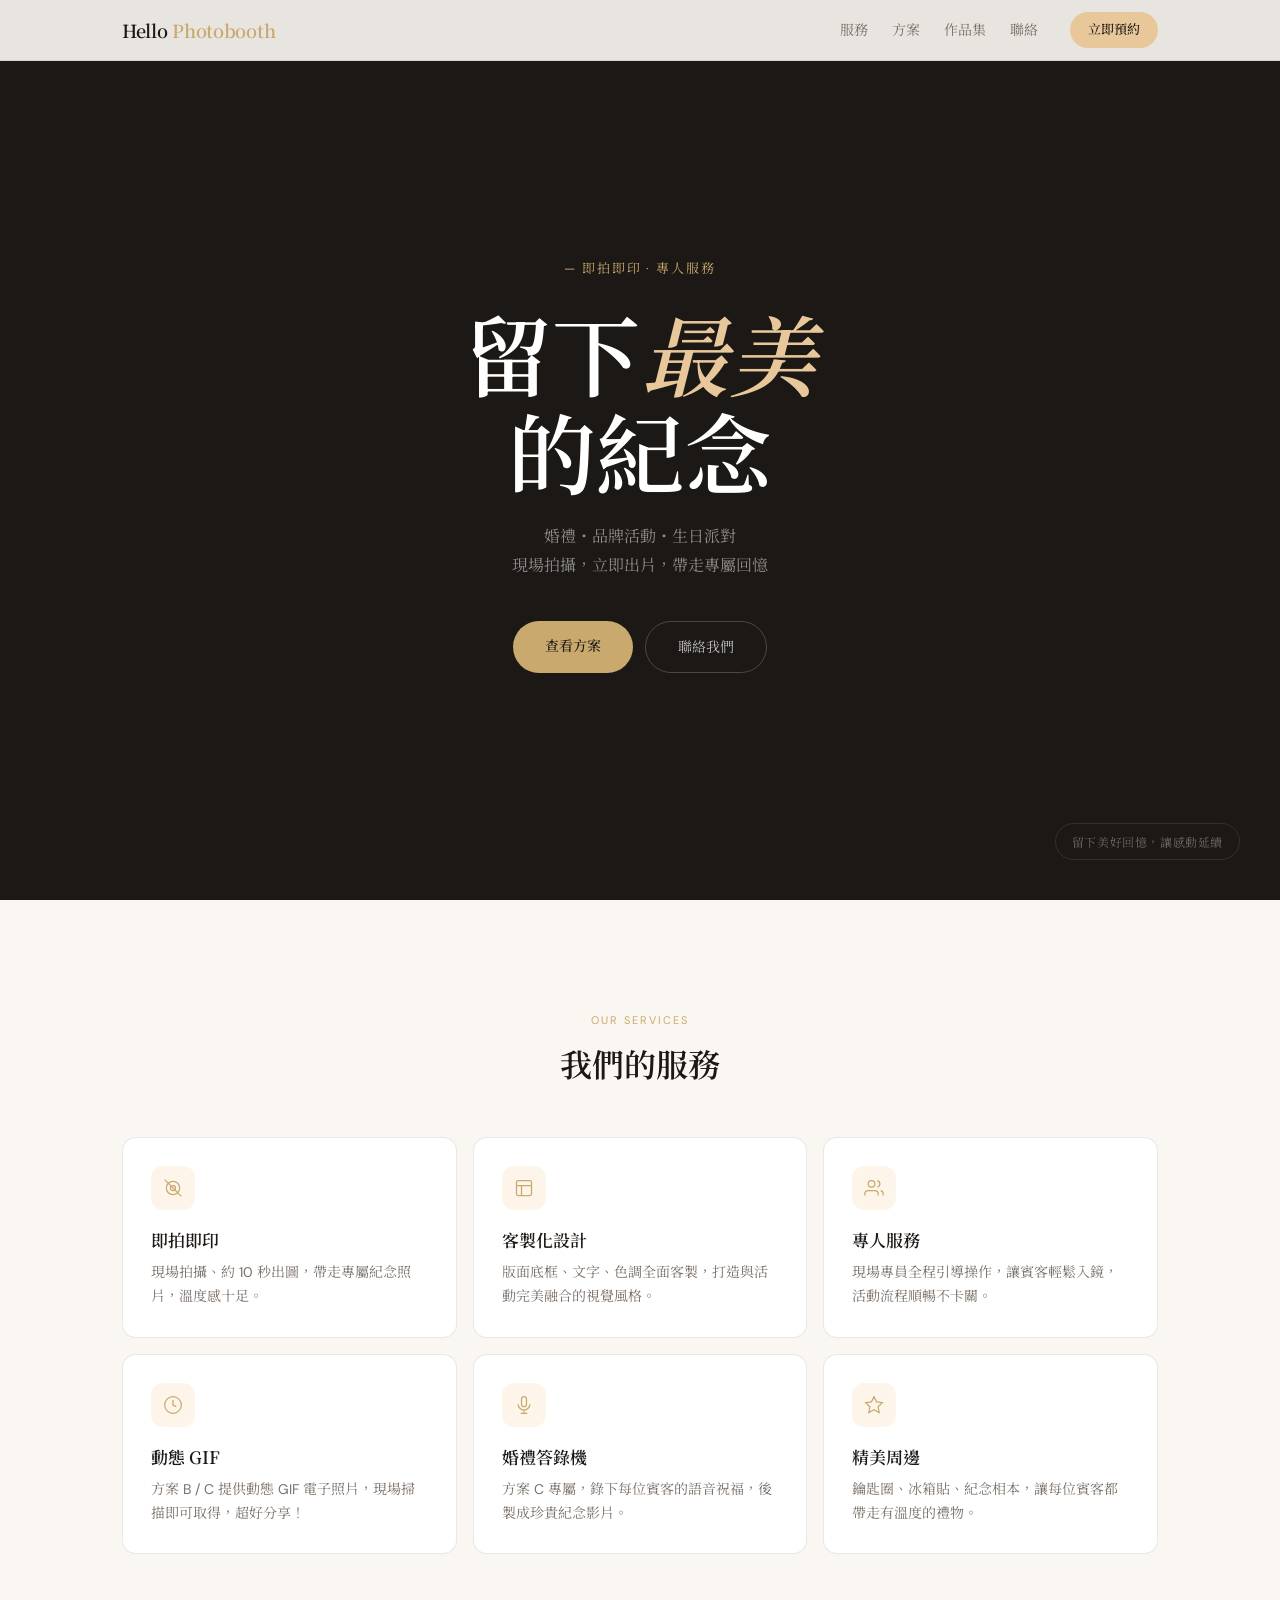
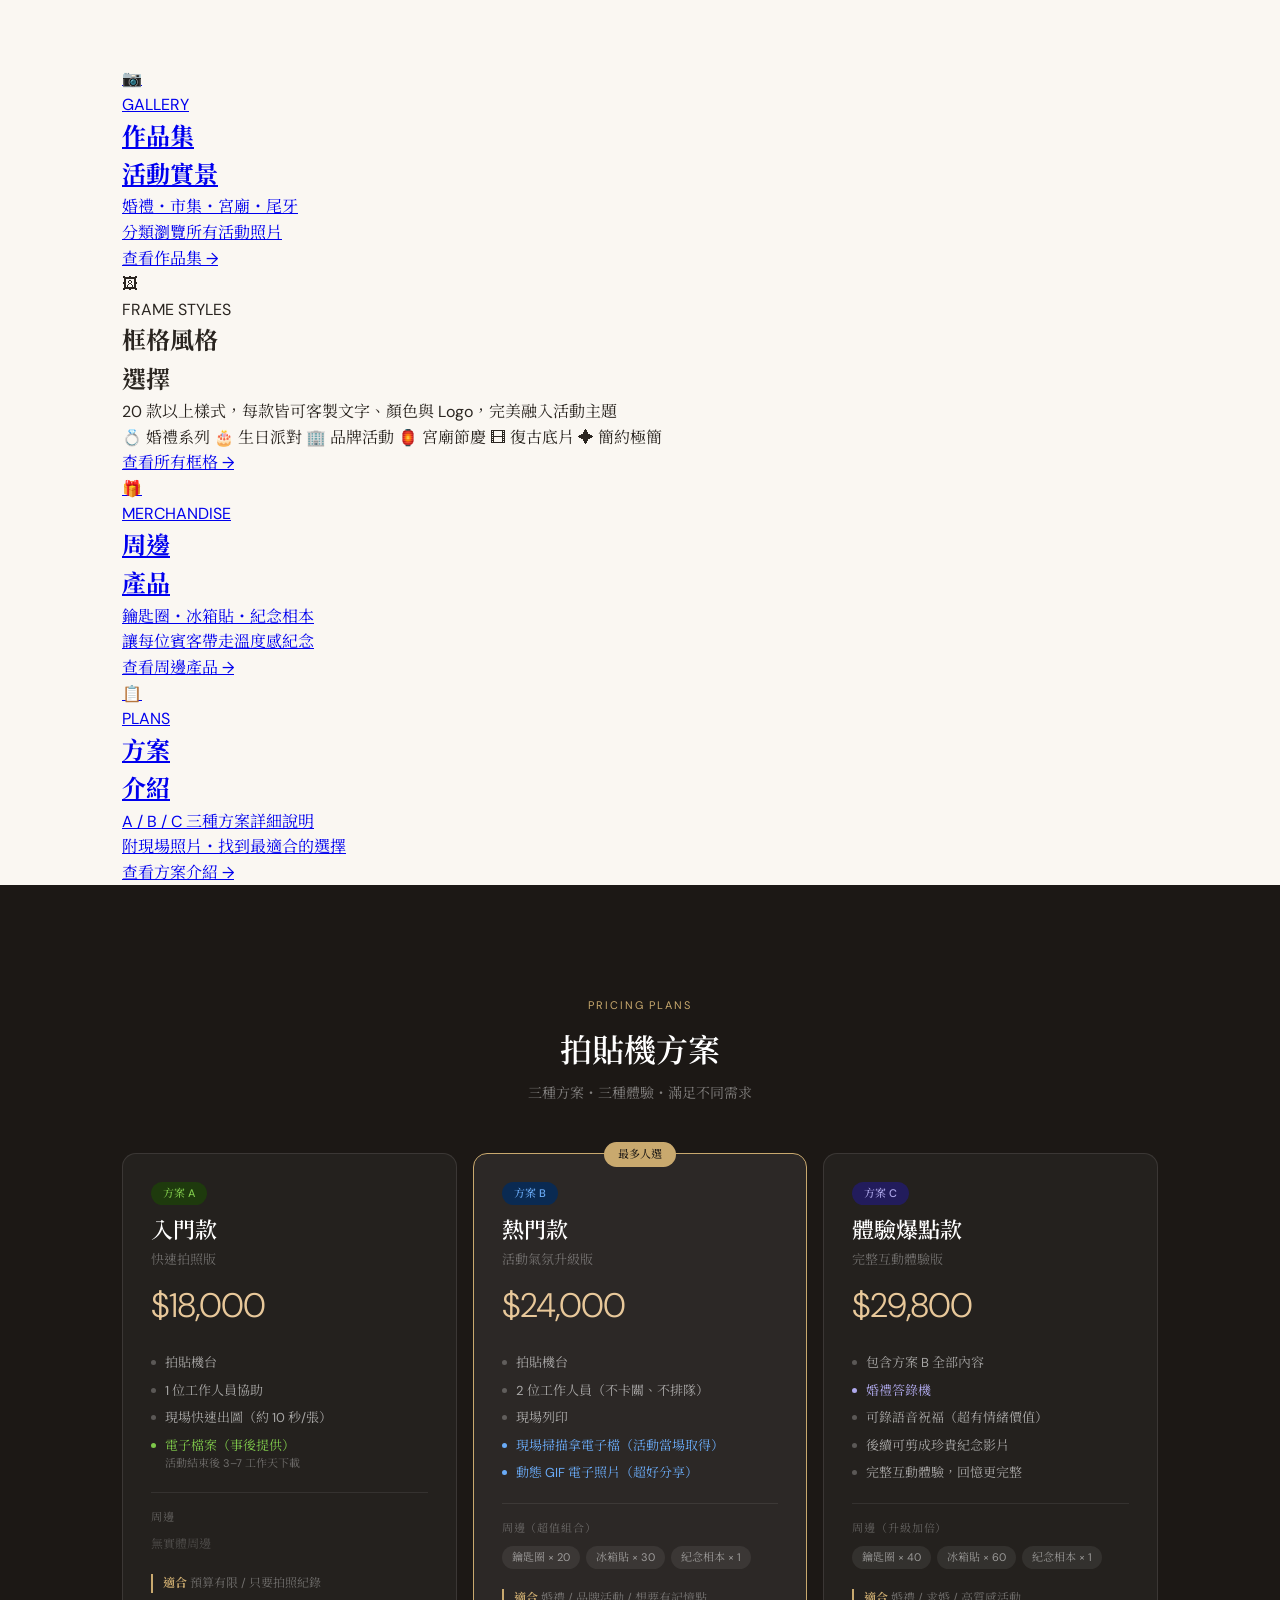
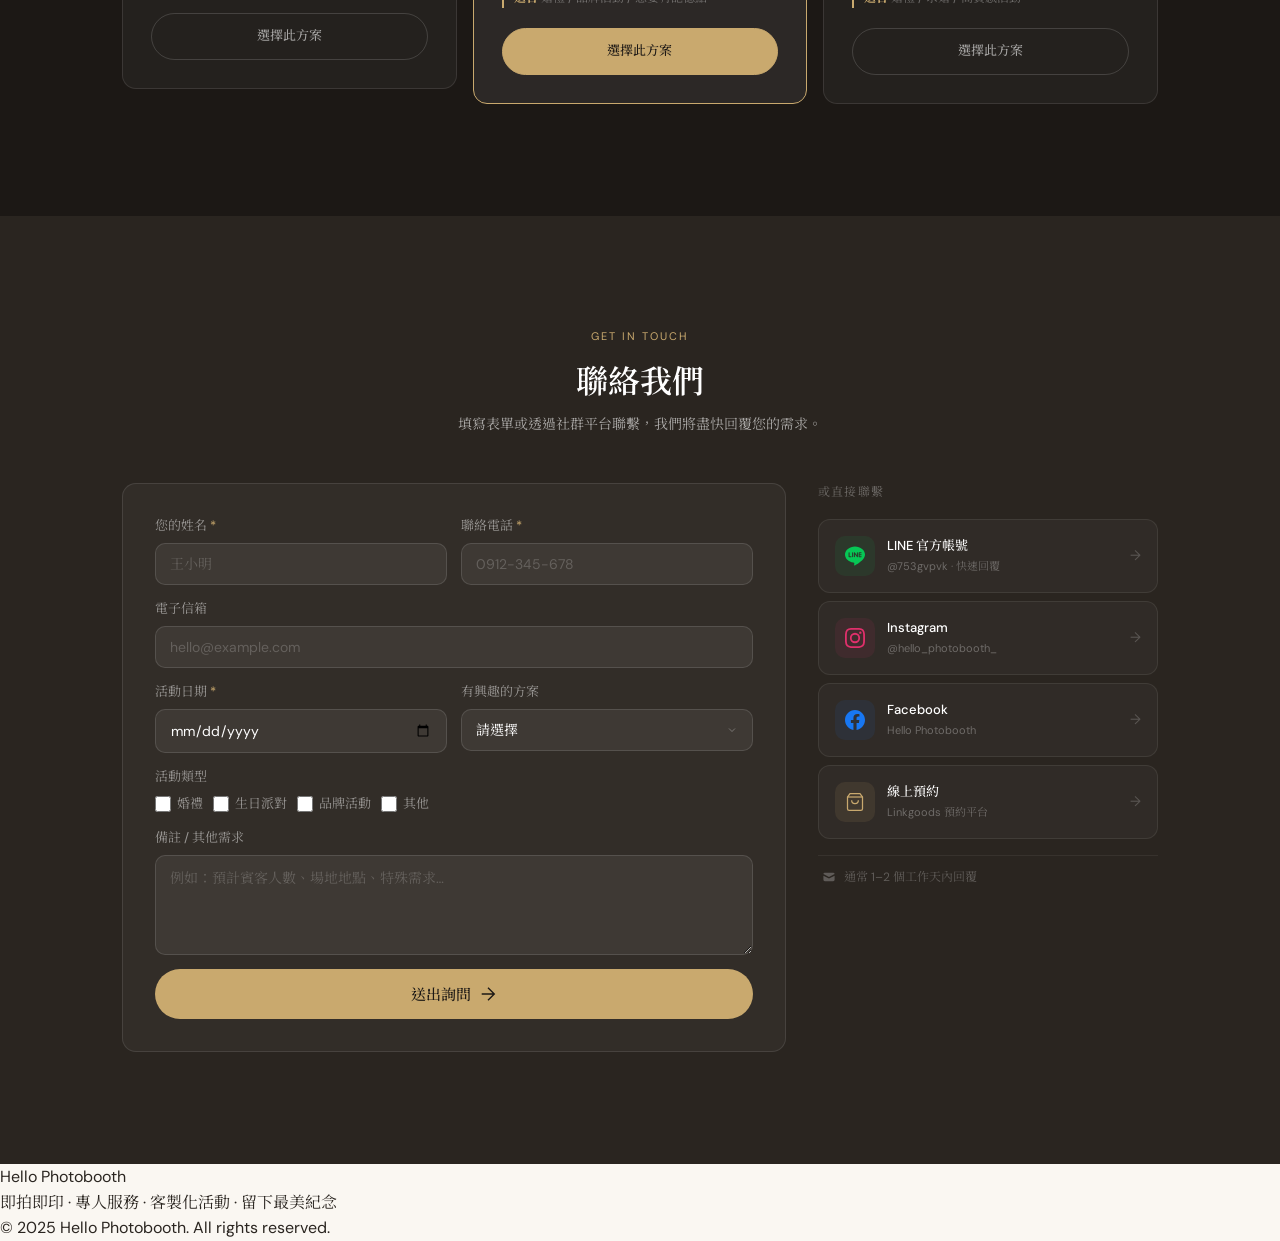
==== commit 2421dcfd: "Add files via upload" ====
--- a/index.html
+++ b/index.html
@@ -23,9 +23,8 @@
       <a href="#" class="logo">Hello <span>Photobooth</span></a>
       <div class="nav-links">
         <a href="#services">服務</a>
-        <a href="#frames">框格</a>
-        <a href="#merch">周邊</a>
-        <a href="#pricing">方案</a>
+        <a href="plans.html">方案</a>
+        <a href="gallery.html">作品集</a>
         <a href="#contact">聯絡</a>
       </div>
       <a href="#contact" class="nav-cta">立即預約</a>
@@ -109,96 +108,55 @@
   </section>
 
 
-  <!-- FRAMES -->
-  <section id="frames">
+  <!-- THREE FEATURE BLOCKS -->
+  <section id="features">
     <div class="container">
-      <div class="section-header">
-        <div class="section-tag">FRAME STYLES</div>
-        <h2>框格風格選擇</h2>
-        <p class="section-sub">每種風格皆可客製文字、顏色與 Logo，完美融入您的活動主題</p>
-      </div>
-      <div class="frames-clean">
-        <div class="frames-style-list">
-          <div class="frame-style-item">
-            <div class="frame-style-icon">💍</div>
-            <div><strong>婚禮系列</strong><span>典雅花卉・可加新人名字與日期</span></div>
-          </div>
-          <div class="frame-style-item">
-            <div class="frame-style-icon">🎂</div>
-            <div><strong>生日派對</strong><span>繽紛活潑・可加壽星名稱</span></div>
-          </div>
-          <div class="frame-style-item">
-            <div class="frame-style-icon">🏢</div>
-            <div><strong>品牌活動</strong><span>商務簡潔・可植入 Logo</span></div>
-          </div>
-          <div class="frame-style-item">
-            <div class="frame-style-icon">🏮</div>
-            <div><strong>宮廟・節慶</strong><span>喜氣主題・傳統與現代融合</span></div>
-          </div>
-          <div class="frame-style-item">
-            <div class="frame-style-icon">🎞</div>
-            <div><strong>復古底片</strong><span>顆粒質感・懷舊溫暖色調</span></div>
-          </div>
-          <div class="frame-style-item">
-            <div class="frame-style-icon">✦</div>
-            <div><strong>簡約極簡</strong><span>黑白百搭・時尚耐看</span></div>
-          </div>
-        </div>
-        <div class="frames-clean-right">
-          <div class="frames-num">20<span>+</span></div>
-          <div class="frames-num-label">款框格樣式</div>
-          <div class="frame-tags" style="justify-content:center; margin:1rem 0;">
-            <span>全部客製</span><span>附電子檔</span><span>現場立印</span>
-          </div>
-          <a href="frames.html" class="btn-gold-sm">查看所有框格 →</a>
-        </div>
-      </div>
-    </div>
-  </section>
-
-  <!-- PREVIEW CARDS: Frames / Gallery / Merch -->
-  <section id="previews">
-    <div class="container">
-      <div class="section-header">
-        <div class="section-tag">EXPLORE</div>
-        <h2>深入了解</h2>
-        <p class="section-sub">點擊查看更多作品與服務細節</p>
-      </div>
-      <div class="preview-cards-text">
-
-        <a href="gallery.html" class="preview-text-card">
-          <div class="ptc-icon">📷</div>
-          <div class="ptc-body">
-            <div class="preview-tag">GALLERY</div>
-            <h3>作品集・活動實景</h3>
-            <p>婚禮・市集・宮廟・尾牙，分類瀏覽所有活動照片</p>
-          </div>
-          <div class="ptc-arrow">→</div>
+      <div class="three-blocks">
+
+        <a href="gallery.html" class="three-block">
+          <div class="three-block-icon">📷</div>
+          <div class="three-block-tag">GALLERY</div>
+          <h2 class="three-block-title">作品集<br>活動實景</h2>
+          <p class="three-block-desc">婚禮・市集・宮廟・尾牙<br>分類瀏覽所有活動照片</p>
+          <div class="three-block-btn">查看作品集 →</div>
         </a>
 
-        <a href="frames.html" class="preview-text-card">
-          <div class="ptc-icon">🖼</div>
-          <div class="ptc-body">
-            <div class="preview-tag">FRAMES</div>
-            <h3>框格風格選擇</h3>
-            <p>20 款以上樣式，全部客製，附電子檔案</p>
-          </div>
-          <div class="ptc-arrow">→</div>
+        <div class="three-block no-link">
+          <div class="three-block-icon">🖼</div>
+          <div class="three-block-tag">FRAME STYLES</div>
+          <h2 class="three-block-title">框格風格<br>選擇</h2>
+          <p class="three-block-desc">20 款以上樣式，每款皆可客製文字、顏色與 Logo，完美融入活動主題</p>
+          <div class="frames-style-mini">
+            <span>💍 婚禮系列</span>
+            <span>🎂 生日派對</span>
+            <span>🏢 品牌活動</span>
+            <span>🏮 宮廟節慶</span>
+            <span>🎞 復古底片</span>
+            <span>✦ 簡約極簡</span>
+          </div>
+          <a href="frames.html" class="three-block-btn-link">查看所有框格 →</a>
+        </div>
+
+        <a href="merch.html" class="three-block">
+          <div class="three-block-icon">🎁</div>
+          <div class="three-block-tag">MERCHANDISE</div>
+          <h2 class="three-block-title">周邊<br>產品</h2>
+          <p class="three-block-desc">鑰匙圈・冰箱貼・紀念相本<br>讓每位賓客帶走溫度感紀念</p>
+          <div class="three-block-btn">查看周邊產品 →</div>
         </a>
 
-        <a href="merch.html" class="preview-text-card">
-          <div class="ptc-icon">🎁</div>
-          <div class="ptc-body">
-            <div class="preview-tag">MERCH</div>
-            <h3>周邊產品</h3>
-            <p>鑰匙圈・冰箱貼・紀念相本，讓回憶延續到生活中</p>
-          </div>
-          <div class="ptc-arrow">→</div>
+        <a href="plans.html" class="three-block">
+          <div class="three-block-icon">📋</div>
+          <div class="three-block-tag">PLANS</div>
+          <h2 class="three-block-title">方案<br>介紹</h2>
+          <p class="three-block-desc">A / B / C 三種方案詳細說明<br>附現場照片・找到最適合的選擇</p>
+          <div class="three-block-btn">查看方案介紹 →</div>
         </a>
 
       </div>
     </div>
   </section>
+
 
   <!-- PRICING -->
   <section id="pricing">
--- a/style.css
+++ b/style.css
@@ -1217,3 +1217,99 @@
   .frames-num { font-size: 56px; }
   .preview-text-card { padding: 1rem 1.25rem; }
 }
+
+/* ===== THREE FEATURE BLOCKS ===== */
+#features { padding: 5rem 0; background: var(--dark); }
+.three-blocks {
+  display: grid;
+  grid-template-columns: repeat(4, 1fr);
+  gap: 0;
+  border: 0.5px solid rgba(255,255,255,0.1);
+  border-radius: 20px;
+  overflow: hidden;
+}
+.three-block {
+  padding: 2.5rem 2rem;
+  display: flex;
+  flex-direction: column;
+  gap: 10px;
+  text-decoration: none;
+  border-right: 0.5px solid rgba(255,255,255,0.08);
+  background: rgba(255,255,255,0.03);
+  transition: background 0.25s;
+  cursor: pointer;
+}
+.three-block:last-child { border-right: none; }
+.three-block:not(.no-link):hover { background: rgba(255,255,255,0.07); }
+.three-block.no-link { cursor: default; }
+.three-block-icon { font-size: 28px; margin-bottom: 4px; }
+.three-block-tag {
+  font-size: 10px;
+  letter-spacing: 0.16em;
+  color: var(--gold);
+  font-weight: 400;
+}
+.three-block-title {
+  font-family: 'Noto Serif TC', serif;
+  font-size: 26px;
+  font-weight: 600;
+  color: #fff;
+  line-height: 1.2;
+  margin: 0;
+}
+.three-block-desc {
+  font-size: 13px;
+  color: rgba(255,255,255,0.45);
+  line-height: 1.7;
+}
+.frames-style-mini {
+  display: flex;
+  flex-wrap: wrap;
+  gap: 6px;
+  margin: 4px 0;
+}
+.frames-style-mini span {
+  font-size: 11px;
+  background: rgba(255,255,255,0.07);
+  color: rgba(255,255,255,0.5);
+  padding: 4px 10px;
+  border-radius: 999px;
+  border: 0.5px solid rgba(255,255,255,0.1);
+}
+.three-block-btn {
+  margin-top: auto;
+  font-size: 13px;
+  font-weight: 500;
+  color: var(--gold);
+  padding-top: 12px;
+  border-top: 0.5px solid rgba(255,255,255,0.08);
+  transition: letter-spacing 0.2s;
+}
+.three-block:hover .three-block-btn { letter-spacing: 0.03em; }
+.three-block-btn-link {
+  margin-top: auto;
+  font-size: 13px;
+  font-weight: 500;
+  color: var(--gold);
+  padding-top: 12px;
+  border-top: 0.5px solid rgba(255,255,255,0.08);
+  text-decoration: none;
+  display: block;
+}
+.three-block-btn-link:hover { letter-spacing: 0.03em; }
+
+@media (max-width: 768px) {
+  .three-blocks {
+    grid-template-columns: 1fr 1fr;
+    border-radius: 16px;
+  }
+  .three-block {
+    border-right: 0.5px solid rgba(255,255,255,0.08);
+    border-bottom: 0.5px solid rgba(255,255,255,0.08);
+    padding: 1.5rem 1.25rem;
+  }
+  .three-block:nth-child(2n) { border-right: none; }
+  .three-block:nth-last-child(-n+2) { border-bottom: none; }
+  .three-block-title { font-size: 18px; }
+  #features { padding: 3rem 0; }
+}
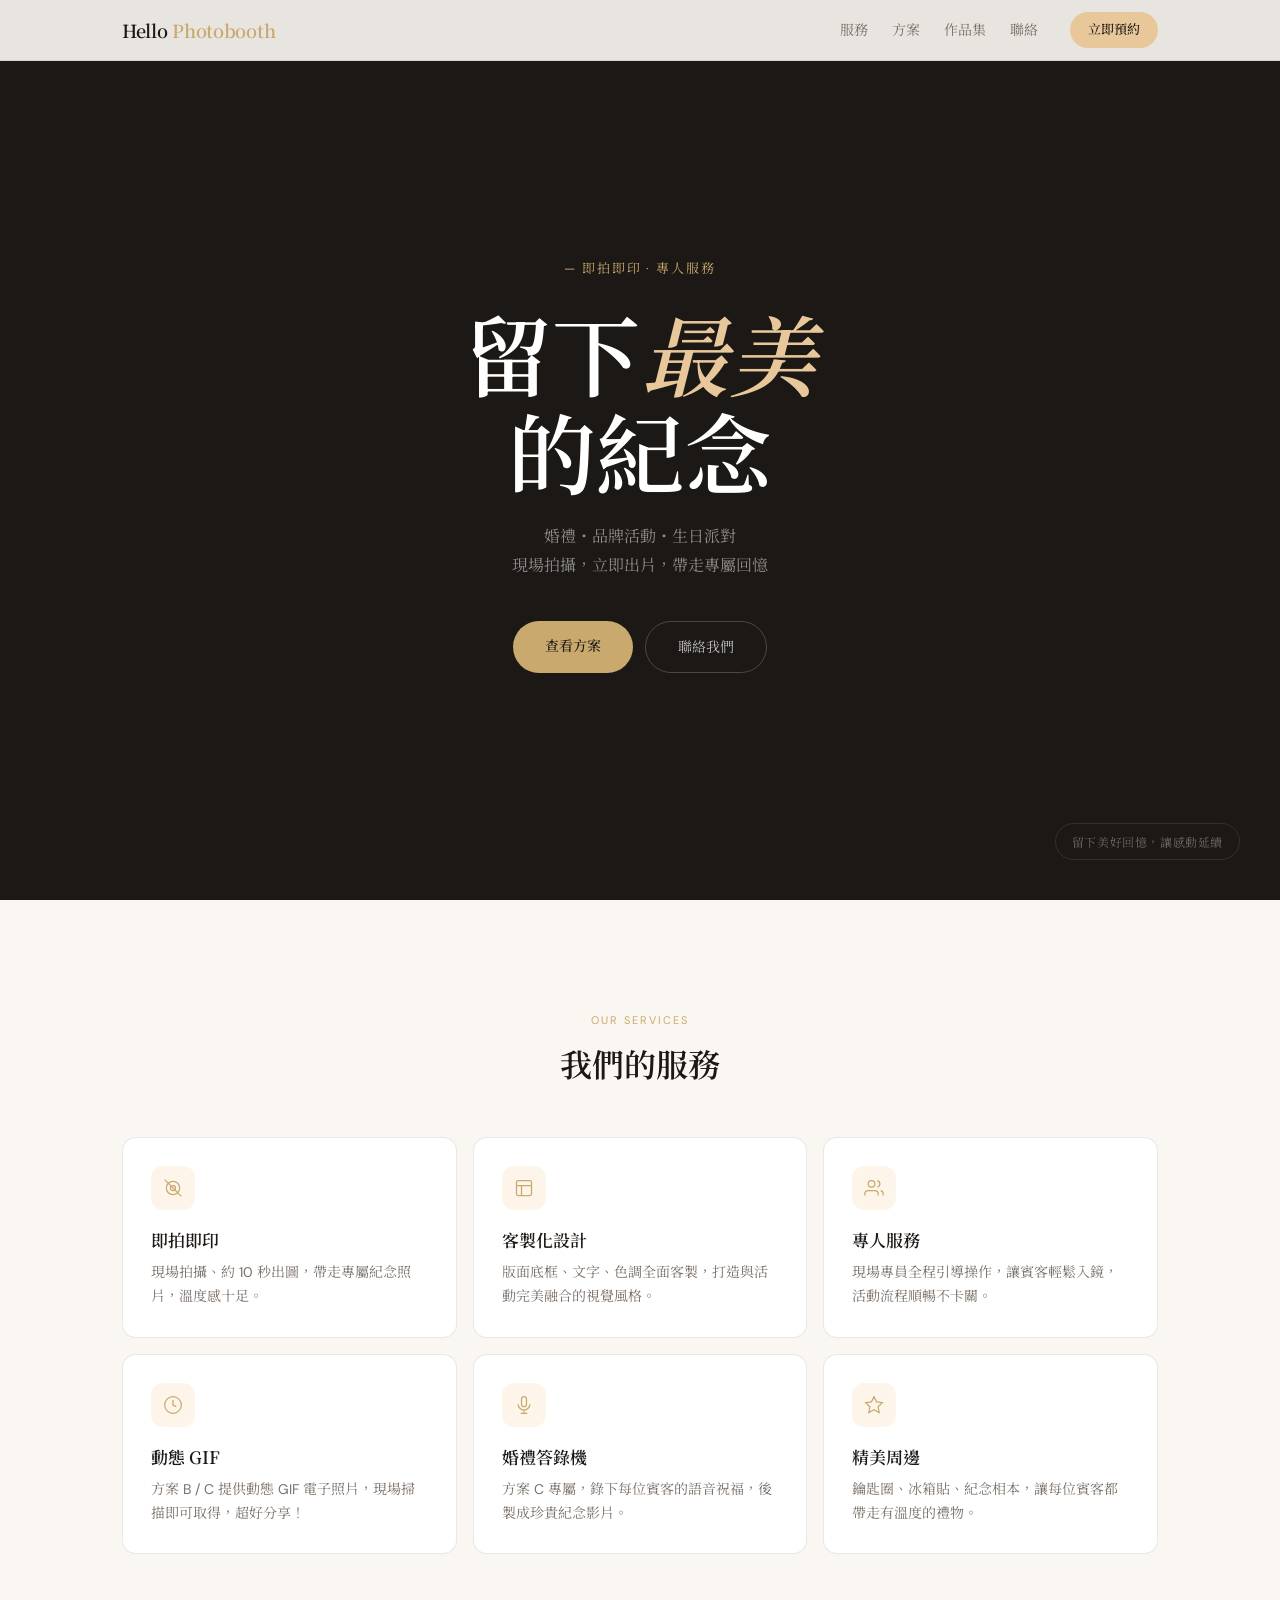
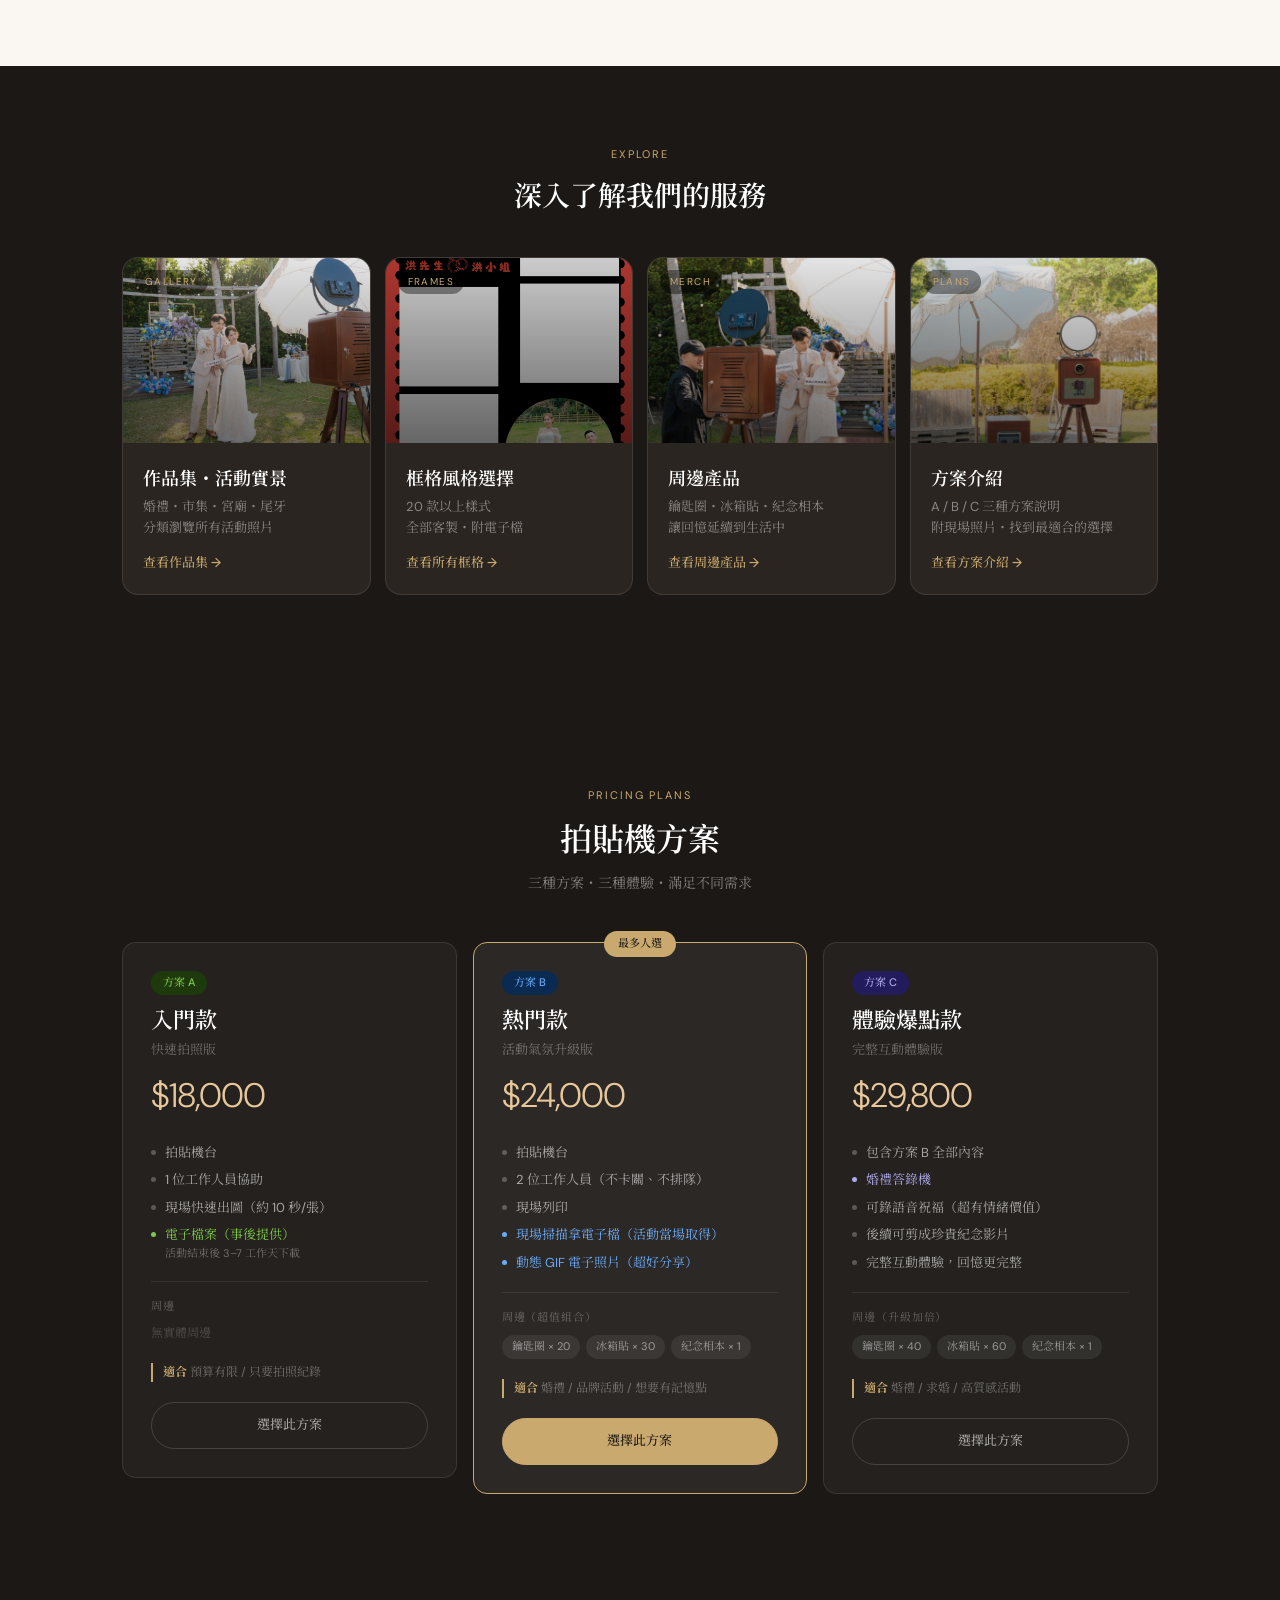
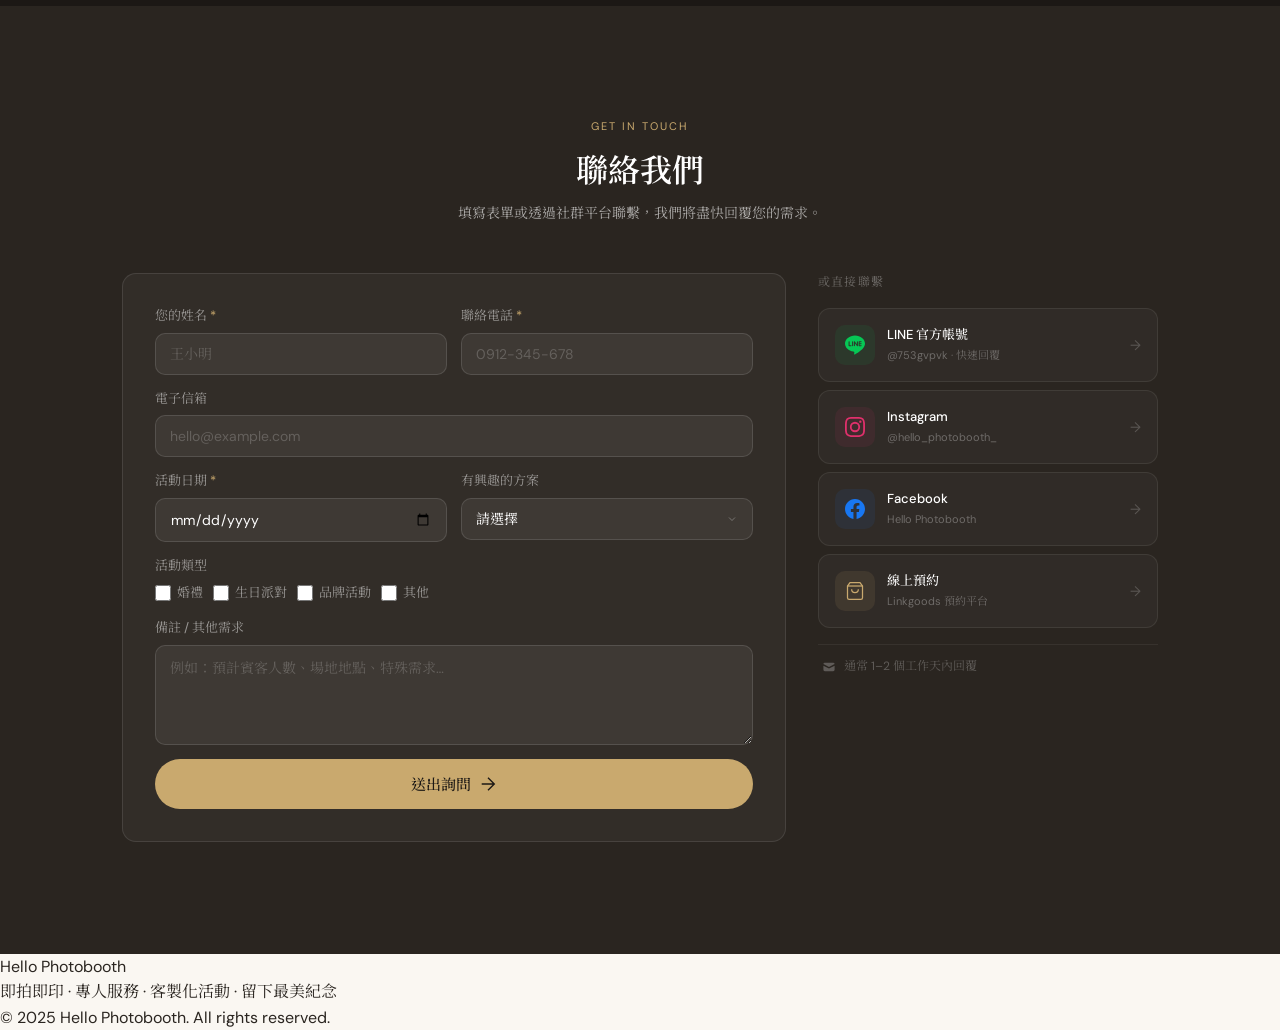
==== commit 841060c1: "Add files via upload" ====
--- a/index.html
+++ b/index.html
@@ -108,52 +108,87 @@
   </section>
 
 
-  <!-- THREE FEATURE BLOCKS -->
-  <section id="features">
-    <div class="container">
-      <div class="three-blocks">
-
-        <a href="gallery.html" class="three-block">
-          <div class="three-block-icon">📷</div>
-          <div class="three-block-tag">GALLERY</div>
-          <h2 class="three-block-title">作品集<br>活動實景</h2>
-          <p class="three-block-desc">婚禮・市集・宮廟・尾牙<br>分類瀏覽所有活動照片</p>
-          <div class="three-block-btn">查看作品集 →</div>
+  <!-- FOUR FEATURE CARDS -->
+  <section id="features" style="padding:5rem 0; background:#1C1815;">
+    <div style="max-width:1100px; margin:0 auto; padding:0 2rem;">
+      <div style="text-align:center; margin-bottom:2.5rem;">
+        <div style="font-size:11px; letter-spacing:0.18em; color:#C9A96E; margin-bottom:8px;">EXPLORE</div>
+        <h2 style="font-family:'Noto Serif TC',serif; font-size:28px; font-weight:600; color:#fff;">深入了解我們的服務</h2>
+      </div>
+      <div style="display:grid; grid-template-columns:repeat(4,1fr); gap:14px;">
+
+        <!-- 作品集 -->
+        <a href="gallery.html" style="text-decoration:none; display:block; border-radius:16px; overflow:hidden; background:#2A2520; border:0.5px solid rgba(255,255,255,0.1); transition:transform 0.2s;" onmouseover="this.style.transform='translateY(-4px)'" onmouseout="this.style.transform='translateY(0)'">
+          <div style="aspect-ratio:4/3; overflow:hidden; position:relative;">
+            <img src="photos/gallery5.jpg" alt="作品集" style="width:100%; height:100%; object-fit:cover; display:block;">
+            <div style="position:absolute; inset:0; background:linear-gradient(to bottom, rgba(0,0,0,0.1), rgba(0,0,0,0.55));"></div>
+            <div style="position:absolute; top:12px; left:12px; font-size:10px; letter-spacing:0.14em; color:#C9A96E; background:rgba(0,0,0,0.4); padding:4px 10px; border-radius:999px;">GALLERY</div>
+          </div>
+          <div style="padding:1.25rem;">
+            <h3 style="font-family:'Noto Serif TC',serif; font-size:18px; font-weight:600; color:#fff; margin-bottom:6px;">作品集・活動實景</h3>
+            <p style="font-size:13px; color:rgba(255,255,255,0.45); line-height:1.6; margin-bottom:14px;">婚禮・市集・宮廟・尾牙<br>分類瀏覽所有活動照片</p>
+            <div style="font-size:13px; font-weight:500; color:#C9A96E;">查看作品集 →</div>
+          </div>
         </a>
 
-        <div class="three-block no-link">
-          <div class="three-block-icon">🖼</div>
-          <div class="three-block-tag">FRAME STYLES</div>
-          <h2 class="three-block-title">框格風格<br>選擇</h2>
-          <p class="three-block-desc">20 款以上樣式，每款皆可客製文字、顏色與 Logo，完美融入活動主題</p>
-          <div class="frames-style-mini">
-            <span>💍 婚禮系列</span>
-            <span>🎂 生日派對</span>
-            <span>🏢 品牌活動</span>
-            <span>🏮 宮廟節慶</span>
-            <span>🎞 復古底片</span>
-            <span>✦ 簡約極簡</span>
-          </div>
-          <a href="frames.html" class="three-block-btn-link">查看所有框格 →</a>
-        </div>
-
-        <a href="merch.html" class="three-block">
-          <div class="three-block-icon">🎁</div>
-          <div class="three-block-tag">MERCHANDISE</div>
-          <h2 class="three-block-title">周邊<br>產品</h2>
-          <p class="three-block-desc">鑰匙圈・冰箱貼・紀念相本<br>讓每位賓客帶走溫度感紀念</p>
-          <div class="three-block-btn">查看周邊產品 →</div>
+        <!-- 框格風格 -->
+        <a href="frames.html" style="text-decoration:none; display:block; border-radius:16px; overflow:hidden; background:#2A2520; border:0.5px solid rgba(255,255,255,0.1); transition:transform 0.2s;" onmouseover="this.style.transform='translateY(-4px)'" onmouseout="this.style.transform='translateY(0)'">
+          <div style="aspect-ratio:4/3; overflow:hidden; position:relative;">
+            <img src="photos/frame1.png" alt="框格風格" style="width:100%; height:100%; object-fit:cover; display:block;">
+            <div style="position:absolute; inset:0; background:linear-gradient(to bottom, rgba(0,0,0,0.1), rgba(0,0,0,0.55));"></div>
+            <div style="position:absolute; top:12px; left:12px; font-size:10px; letter-spacing:0.14em; color:#C9A96E; background:rgba(0,0,0,0.4); padding:4px 10px; border-radius:999px;">FRAMES</div>
+          </div>
+          <div style="padding:1.25rem;">
+            <h3 style="font-family:'Noto Serif TC',serif; font-size:18px; font-weight:600; color:#fff; margin-bottom:6px;">框格風格選擇</h3>
+            <p style="font-size:13px; color:rgba(255,255,255,0.45); line-height:1.6; margin-bottom:14px;">20 款以上樣式<br>全部客製・附電子檔</p>
+            <div style="font-size:13px; font-weight:500; color:#C9A96E;">查看所有框格 →</div>
+          </div>
         </a>
 
-        <a href="plans.html" class="three-block">
-          <div class="three-block-icon">📋</div>
-          <div class="three-block-tag">PLANS</div>
-          <h2 class="three-block-title">方案<br>介紹</h2>
-          <p class="three-block-desc">A / B / C 三種方案詳細說明<br>附現場照片・找到最適合的選擇</p>
-          <div class="three-block-btn">查看方案介紹 →</div>
+        <!-- 周邊產品 -->
+        <a href="merch.html" style="text-decoration:none; display:block; border-radius:16px; overflow:hidden; background:#2A2520; border:0.5px solid rgba(255,255,255,0.1); transition:transform 0.2s;" onmouseover="this.style.transform='translateY(-4px)'" onmouseout="this.style.transform='translateY(0)'">
+          <div style="aspect-ratio:4/3; overflow:hidden; position:relative;">
+            <img src="photos/merch-prints.jpg" alt="周邊產品" style="width:100%; height:100%; object-fit:cover; display:block;">
+            <div style="position:absolute; inset:0; background:linear-gradient(to bottom, rgba(0,0,0,0.1), rgba(0,0,0,0.55));"></div>
+            <div style="position:absolute; top:12px; left:12px; font-size:10px; letter-spacing:0.14em; color:#C9A96E; background:rgba(0,0,0,0.4); padding:4px 10px; border-radius:999px;">MERCH</div>
+          </div>
+          <div style="padding:1.25rem;">
+            <h3 style="font-family:'Noto Serif TC',serif; font-size:18px; font-weight:600; color:#fff; margin-bottom:6px;">周邊產品</h3>
+            <p style="font-size:13px; color:rgba(255,255,255,0.45); line-height:1.6; margin-bottom:14px;">鑰匙圈・冰箱貼・紀念相本<br>讓回憶延續到生活中</p>
+            <div style="font-size:13px; font-weight:500; color:#C9A96E;">查看周邊產品 →</div>
+          </div>
         </a>
 
-      </div>
+        <!-- 方案介紹 -->
+        <a href="plans.html" style="text-decoration:none; display:block; border-radius:16px; overflow:hidden; background:#2A2520; border:0.5px solid rgba(255,255,255,0.1); transition:transform 0.2s;" onmouseover="this.style.transform='translateY(-4px)'" onmouseout="this.style.transform='translateY(0)'">
+          <div style="aspect-ratio:4/3; overflow:hidden; position:relative;">
+            <img src="photos/gallery1.jpg" alt="方案介紹" style="width:100%; height:100%; object-fit:cover; display:block;">
+            <div style="position:absolute; inset:0; background:linear-gradient(to bottom, rgba(0,0,0,0.1), rgba(0,0,0,0.55));"></div>
+            <div style="position:absolute; top:12px; left:12px; font-size:10px; letter-spacing:0.14em; color:#C9A96E; background:rgba(0,0,0,0.4); padding:4px 10px; border-radius:999px;">PLANS</div>
+          </div>
+          <div style="padding:1.25rem;">
+            <h3 style="font-family:'Noto Serif TC',serif; font-size:18px; font-weight:600; color:#fff; margin-bottom:6px;">方案介紹</h3>
+            <p style="font-size:13px; color:rgba(255,255,255,0.45); line-height:1.6; margin-bottom:14px;">A / B / C 三種方案說明<br>附現場照片・找到最適合的選擇</p>
+            <div style="font-size:13px; font-weight:500; color:#C9A96E;">查看方案介紹 →</div>
+          </div>
+        </a>
+
+      </div>
+
+      <!-- Mobile: 2x2 grid -->
+      <style>
+        @media (max-width: 768px) {
+          #features > div > div:last-child {
+            grid-template-columns: repeat(2, 1fr) !important;
+            gap: 10px !important;
+          }
+        }
+        @media (max-width: 400px) {
+          #features > div > div:last-child {
+            grid-template-columns: 1fr !important;
+          }
+        }
+      </style>
     </div>
   </section>
 
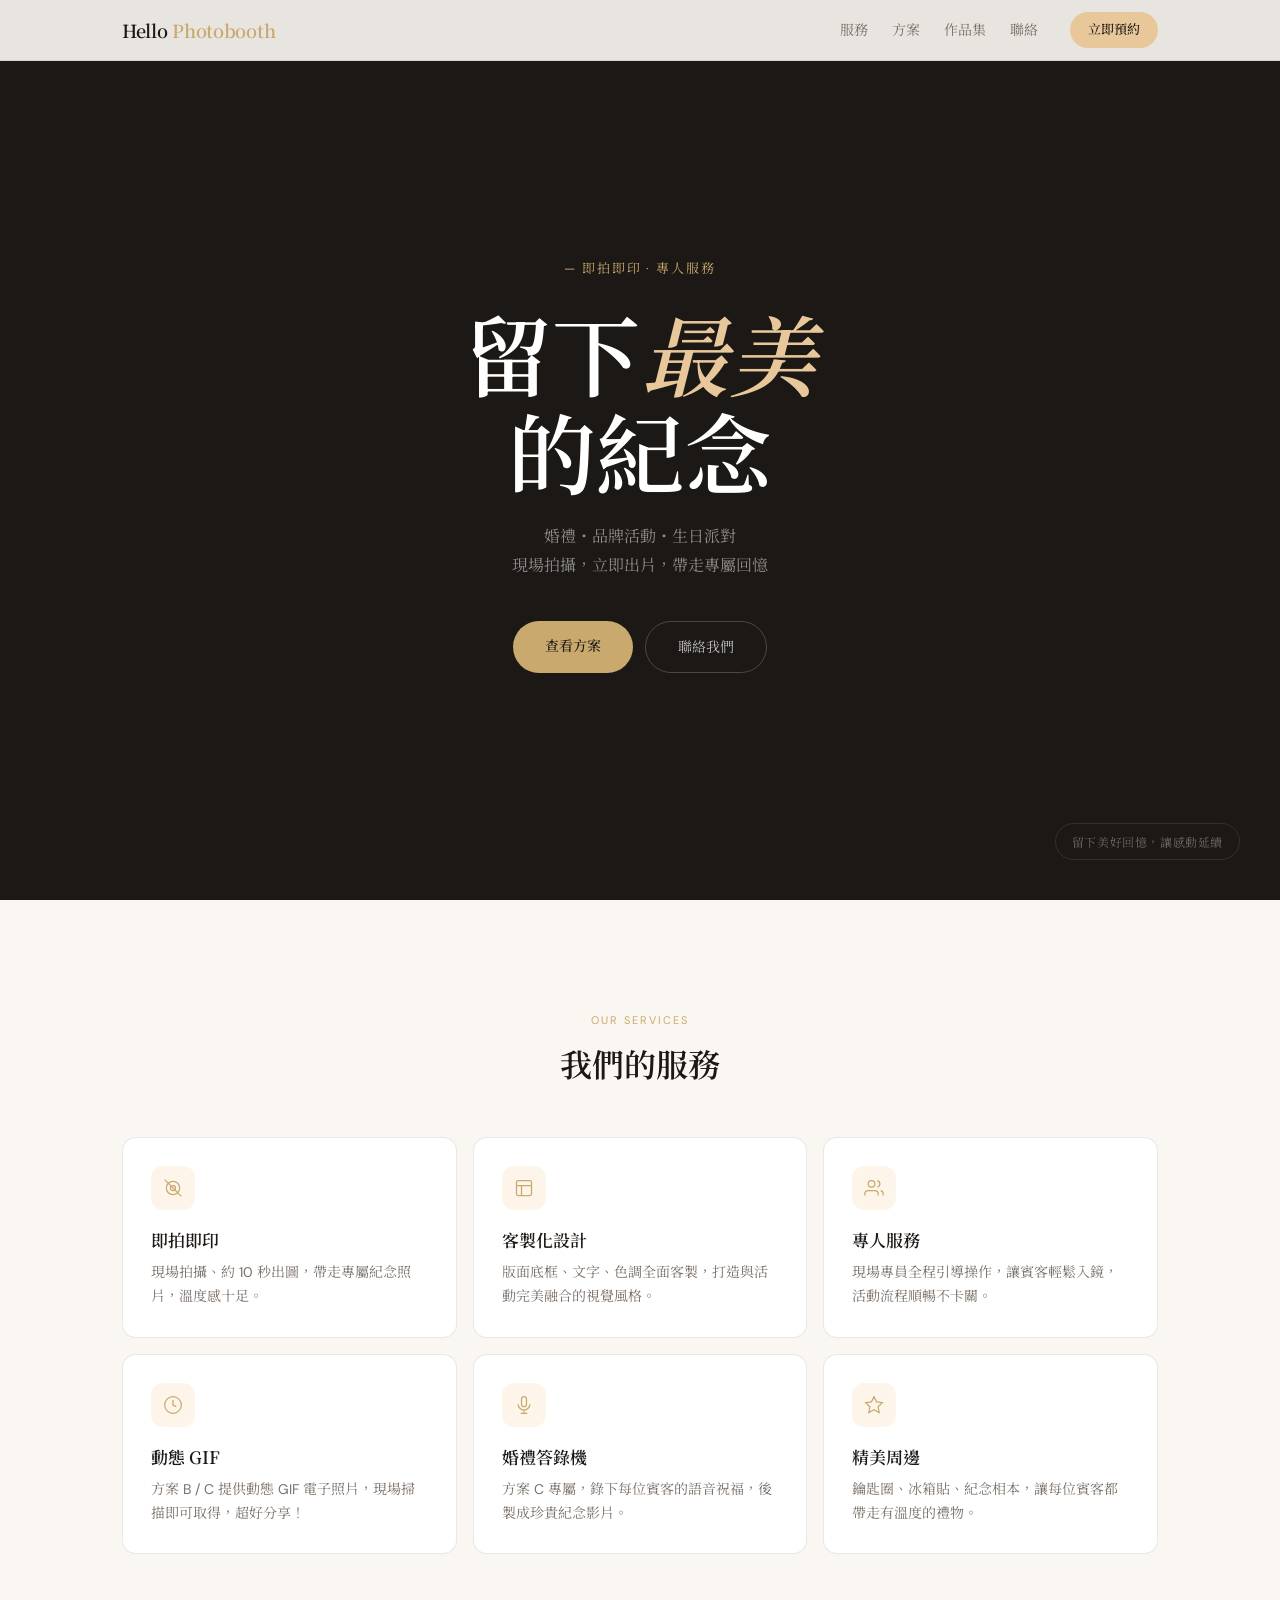
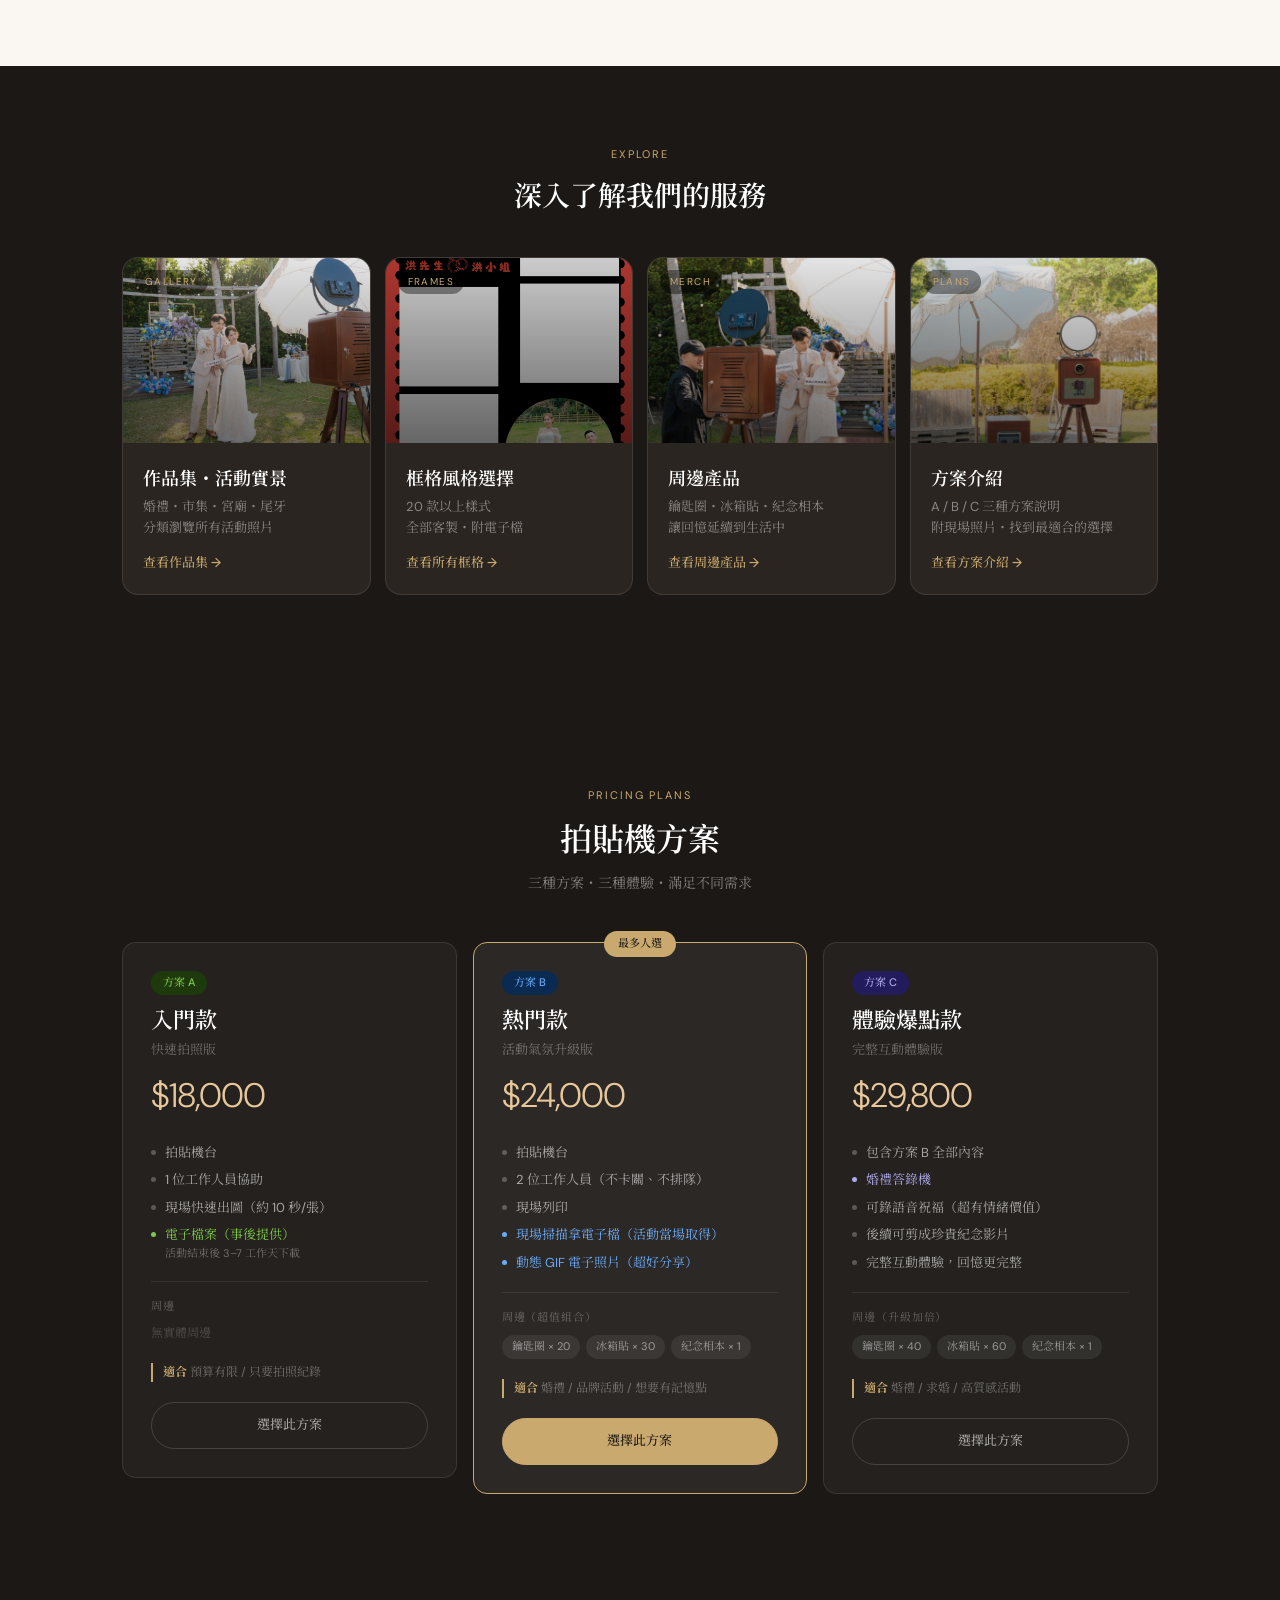
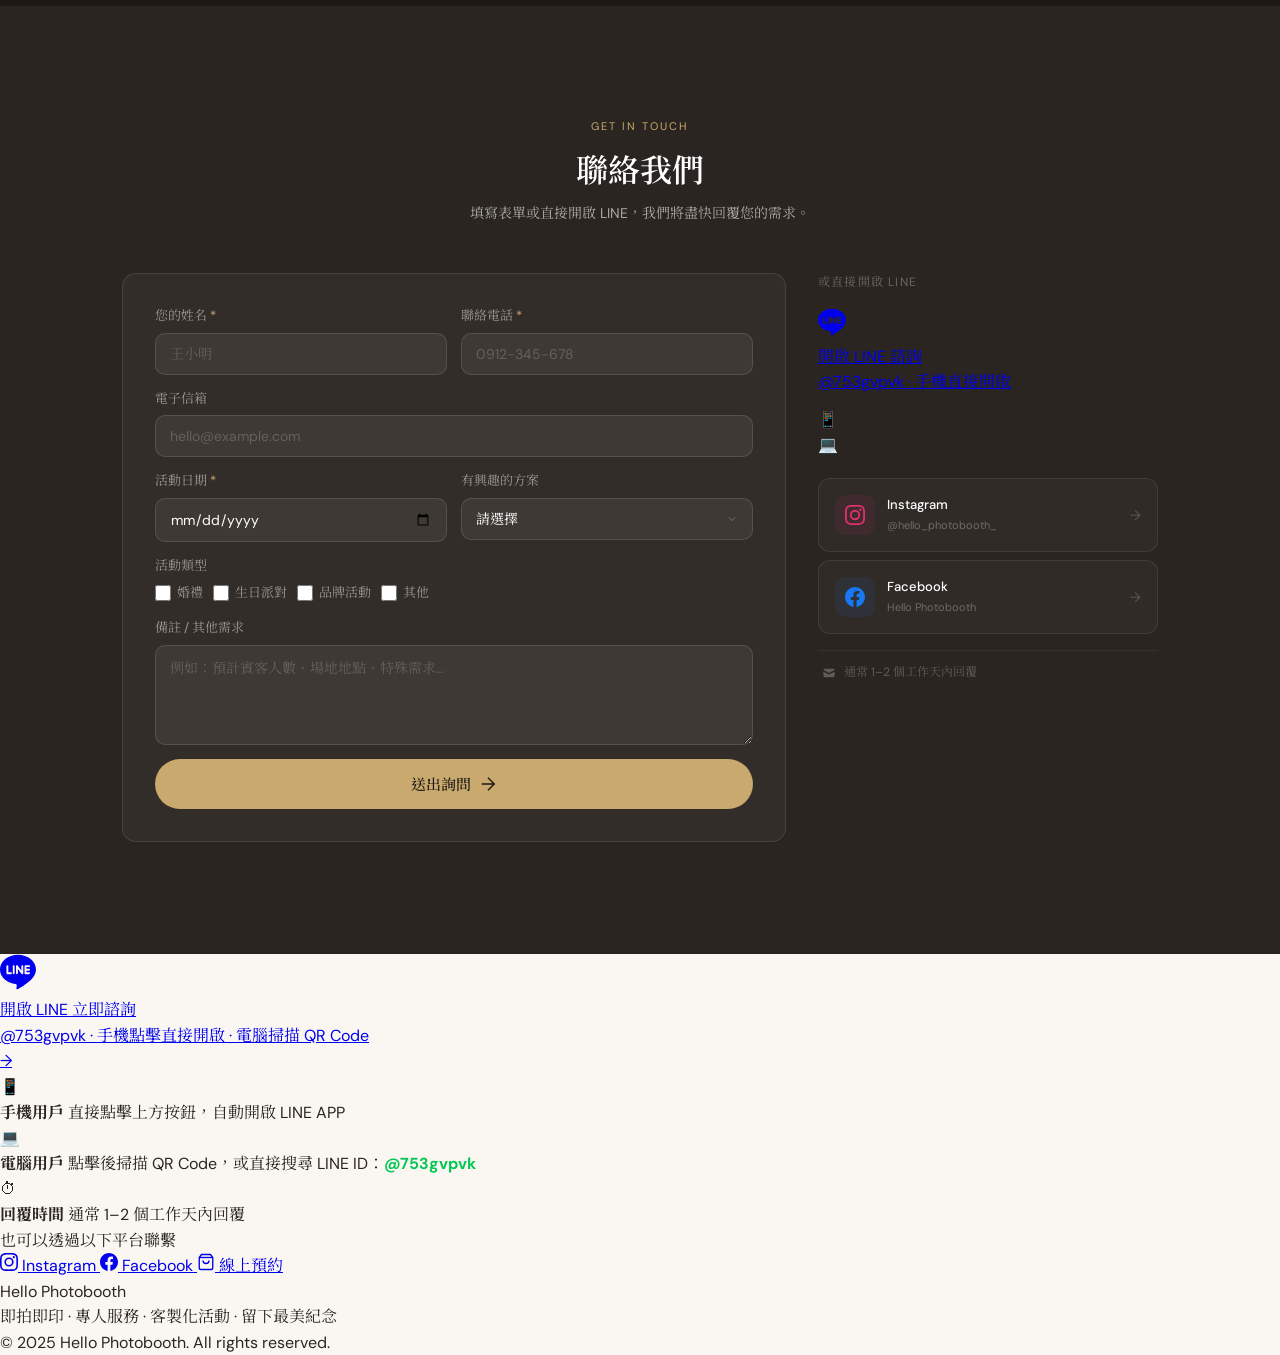
==== commit dcf40b9c: "Add files via upload" ====
--- a/index.html
+++ b/index.html
@@ -296,14 +296,14 @@
       <div class="section-header light">
         <div class="section-tag">GET IN TOUCH</div>
         <h2>聯絡我們</h2>
-        <p class="section-sub">填寫表單或透過社群平台聯繫，我們將盡快回覆您的需求。</p>
+        <p class="section-sub">填寫表單或直接開啟 LINE，我們將盡快回覆您的需求。</p>
       </div>
 
       <div class="contact-layout">
 
         <!-- LEFT: Form -->
         <div class="contact-form-wrap">
-          <form id="contactForm" novalidate>
+          <form id="contactForm" action="https://formspree.io/f/xwvagokj" method="POST" novalidate>
             <div class="form-row">
               <div class="form-group">
                 <label for="name">您的姓名 <span class="req">*</span></label>
@@ -365,20 +365,26 @@
           </form>
         </div>
 
-        <!-- RIGHT: Social links -->
+        <!-- RIGHT: LINE + Social -->
         <div class="contact-side">
-          <div class="side-title">或直接聯繫</div>
-          <div class="contact-grid">
-            <a href="https://line.me/R/ti/p/@753gvpvk?oat_content=url&ts=03251829" target="_blank" class="contact-card line">
-              <div class="contact-icon">
-                <svg viewBox="0 0 24 24" fill="currentColor"><path d="M19.365 9.863c.349 0 .63.285.63.631 0 .345-.281.63-.63.63H17.61v1.125h1.755c.349 0 .63.283.63.63 0 .344-.281.629-.63.629h-2.386c-.345 0-.627-.285-.627-.629V8.108c0-.345.282-.63.63-.63h2.386c.346 0 .627.285.627.63 0 .349-.281.63-.63.63H17.61v1.125h1.755zm-3.855 3.016c0 .27-.174.51-.432.596-.064.021-.133.031-.199.031-.211 0-.391-.09-.51-.25l-2.443-3.317v2.94c0 .344-.279.629-.631.629-.346 0-.626-.285-.626-.629V8.108c0-.27.173-.51.43-.595.06-.023.136-.033.194-.033.195 0 .375.104.495.254l2.462 3.33V8.108c0-.345.282-.63.63-.63.345 0 .63.285.63.63v4.771zm-5.741 0c0 .344-.282.629-.631.629-.345 0-.627-.285-.627-.629V8.108c0-.345.282-.63.63-.63.346 0 .628.285.628.63v4.771zm-2.466.629H4.917c-.345 0-.63-.285-.63-.629V8.108c0-.345.285-.63.63-.63.348 0 .63.285.63.63v4.141h1.756c.348 0 .629.283.629.63 0 .344-.282.629-.629.629M24 10.314C24 4.943 18.615.572 12 .572S0 4.943 0 10.314c0 4.811 4.27 8.842 10.035 9.608.391.082.923.258 1.058.59.12.301.079.766.038 1.08l-.164 1.02c-.045.301-.24 1.186 1.049.645 1.291-.539 6.916-4.078 9.436-6.975C23.176 14.393 24 12.458 24 10.314"/></svg>
-              </div>
-              <div class="contact-info">
-                <div class="contact-name">LINE 官方帳號</div>
-                <div class="contact-desc">@753gvpvk · 快速回覆</div>
-              </div>
-              <div class="contact-arrow">→</div>
-            </a>
+          <div class="side-title">或直接開啟 LINE</div>
+
+          <a href="https://line.me/R/ti/p/@753gvpvk" target="_blank" class="line-side-btn">
+            <div class="line-side-icon">
+              <svg viewBox="0 0 24 24" fill="currentColor" width="28" height="28"><path d="M19.365 9.863c.349 0 .63.285.63.631 0 .345-.281.63-.63.63H17.61v1.125h1.755c.349 0 .63.283.63.63 0 .344-.281.629-.63.629h-2.386c-.345 0-.627-.285-.627-.629V8.108c0-.345.282-.63.63-.63h2.386c.346 0 .627.285.627.63 0 .349-.281.63-.63.63H17.61v1.125h1.755zm-3.855 3.016c0 .27-.174.51-.432.596-.064.021-.133.031-.199.031-.211 0-.391-.09-.51-.25l-2.443-3.317v2.94c0 .344-.279.629-.631.629-.346 0-.626-.285-.626-.629V8.108c0-.27.173-.51.43-.595.06-.023.136-.033.194-.033.195 0 .375.104.495.254l2.462 3.33V8.108c0-.345.282-.63.63-.63.345 0 .63.285.63.63v4.771zm-5.741 0c0 .344-.282.629-.631.629-.345 0-.627-.285-.627-.629V8.108c0-.345.282-.63.63-.63.346 0 .628.285.628.63v4.771zm-2.466.629H4.917c-.345 0-.63-.285-.63-.629V8.108c0-.345.285-.63.63-.63.348 0 .63.285.63.63v4.141h1.756c.348 0 .629.283.629.63 0 .344-.282.629-.629.629M24 10.314C24 4.943 18.615.572 12 .572S0 4.943 0 10.314c0 4.811 4.27 8.842 10.035 9.608.391.082.923.258 1.058.59.12.301.079.766.038 1.08l-.164 1.02c-.045.301-.24 1.186 1.049.645 1.291-.539 6.916-4.078 9.436-6.975C23.176 14.393 24 12.458 24 10.314"/></svg>
+            </div>
+            <div>
+              <div class="line-side-title">開啟 LINE 諮詢</div>
+              <div class="line-side-sub">@753gvpvk · 手機直接開啟</div>
+            </div>
+          </a>
+
+          <div class="side-tips">
+            <div class="side-tip">📱 手機 → 直接開啟 LINE APP</div>
+            <div class="side-tip">💻 電腦 → 掃描 QR Code 或搜尋 <strong>@753gvpvk</strong></div>
+          </div>
+
+          <div class="contact-grid" style="margin-top:8px;">
             <a href="https://www.instagram.com/hello_photobooth_/" target="_blank" class="contact-card ig">
               <div class="contact-icon">
                 <svg viewBox="0 0 24 24" fill="currentColor"><path d="M12 2.163c3.204 0 3.584.012 4.85.07 3.252.148 4.771 1.691 4.919 4.919.058 1.265.069 1.645.069 4.849 0 3.205-.012 3.584-.069 4.849-.149 3.225-1.664 4.771-4.919 4.919-1.266.058-1.644.07-4.85.07-3.204 0-3.584-.012-4.849-.07-3.26-.149-4.771-1.699-4.919-4.92-.058-1.265-.07-1.644-.07-4.849 0-3.204.013-3.583.07-4.849.149-3.227 1.664-4.771 4.919-4.919 1.266-.057 1.645-.069 4.849-.069zM12 0C8.741 0 8.333.014 7.053.072 2.695.272.273 2.69.073 7.052.014 8.333 0 8.741 0 12c0 3.259.014 3.668.072 4.948.2 4.358 2.618 6.78 6.98 6.98C8.333 23.986 8.741 24 12 24c3.259 0 3.668-.014 4.948-.072 4.354-.2 6.782-2.618 6.979-6.98.059-1.28.073-1.689.073-4.948 0-3.259-.014-3.667-.072-4.947-.196-4.354-2.617-6.78-6.979-6.98C15.668.014 15.259 0 12 0zm0 5.838a6.162 6.162 0 1 0 0 12.324 6.162 6.162 0 0 0 0-12.324zM12 16a4 4 0 1 1 0-8 4 4 0 0 1 0 8zm6.406-11.845a1.44 1.44 0 1 0 0 2.881 1.44 1.44 0 0 0 0-2.881z"/></svg>
@@ -399,20 +405,64 @@
               </div>
               <div class="contact-arrow">→</div>
             </a>
-            <a href="https://linkgoods.com/hellophotobooth" target="_blank" class="contact-card shop">
-              <div class="contact-icon">
-                <svg viewBox="0 0 24 24" fill="none" stroke="currentColor" stroke-width="1.5"><path d="M6 2L3 6v14a2 2 0 002 2h14a2 2 0 002-2V6l-3-4z"/><line x1="3" y1="6" x2="21" y2="6"/><path d="M16 10a4 4 0 01-8 0"/></svg>
-              </div>
-              <div class="contact-info">
-                <div class="contact-name">線上預約</div>
-                <div class="contact-desc">Linkgoods 預約平台</div>
-              </div>
-              <div class="contact-arrow">→</div>
-            </a>
-          </div>
+
+          </div>
+
           <div class="response-note">
             <svg viewBox="0 0 20 20" fill="currentColor"><path d="M2.003 5.884L10 9.882l7.997-3.998A2 2 0 0016 4H4a2 2 0 00-1.997 1.884z"/><path d="M18 8.118l-8 4-8-4V14a2 2 0 002 2h12a2 2 0 002-2V8.118z"/></svg>
             通常 1–2 個工作天內回覆
+          </div>
+        </div>
+
+      </div>
+    </div>
+  </section>
+
+        <!-- LINE 主按鈕 -->
+        <a href="https://line.me/R/ti/p/@753gvpvk" target="_blank" class="line-main-btn">
+          <div class="line-main-icon">
+            <svg viewBox="0 0 24 24" fill="currentColor" width="36" height="36"><path d="M19.365 9.863c.349 0 .63.285.63.631 0 .345-.281.63-.63.63H17.61v1.125h1.755c.349 0 .63.283.63.63 0 .344-.281.629-.63.629h-2.386c-.345 0-.627-.285-.627-.629V8.108c0-.345.282-.63.63-.63h2.386c.346 0 .627.285.627.63 0 .349-.281.63-.63.63H17.61v1.125h1.755zm-3.855 3.016c0 .27-.174.51-.432.596-.064.021-.133.031-.199.031-.211 0-.391-.09-.51-.25l-2.443-3.317v2.94c0 .344-.279.629-.631.629-.346 0-.626-.285-.626-.629V8.108c0-.27.173-.51.43-.595.06-.023.136-.033.194-.033.195 0 .375.104.495.254l2.462 3.33V8.108c0-.345.282-.63.63-.63.345 0 .63.285.63.63v4.771zm-5.741 0c0 .344-.282.629-.631.629-.345 0-.627-.285-.627-.629V8.108c0-.345.282-.63.63-.63.346 0 .628.285.628.63v4.771zm-2.466.629H4.917c-.345 0-.63-.285-.63-.629V8.108c0-.345.285-.63.63-.63.348 0 .63.285.63.63v4.141h1.756c.348 0 .629.283.629.63 0 .344-.282.629-.629.629M24 10.314C24 4.943 18.615.572 12 .572S0 4.943 0 10.314c0 4.811 4.27 8.842 10.035 9.608.391.082.923.258 1.058.59.12.301.079.766.038 1.08l-.164 1.02c-.045.301-.24 1.186 1.049.645 1.291-.539 6.916-4.078 9.436-6.975C23.176 14.393 24 12.458 24 10.314"/></svg>
+          </div>
+          <div class="line-main-text">
+            <div class="line-main-title">開啟 LINE 立即諮詢</div>
+            <div class="line-main-sub">@753gvpvk · 手機點擊直接開啟 · 電腦掃描 QR Code</div>
+          </div>
+          <div class="line-main-arrow">→</div>
+        </a>
+
+        <!-- 說明 + 其他平台 -->
+        <div class="contact-info-row">
+          <div class="contact-tips">
+            <div class="tip-item">
+              <span class="tip-icon">📱</span>
+              <div><strong>手機用戶</strong> 直接點擊上方按鈕，自動開啟 LINE APP</div>
+            </div>
+            <div class="tip-item">
+              <span class="tip-icon">💻</span>
+              <div><strong>電腦用戶</strong> 點擊後掃描 QR Code，或直接搜尋 LINE ID：<strong style="color:#06C755;">@753gvpvk</strong></div>
+            </div>
+            <div class="tip-item">
+              <span class="tip-icon">⏱</span>
+              <div><strong>回覆時間</strong> 通常 1–2 個工作天內回覆</div>
+            </div>
+          </div>
+
+          <div class="contact-other">
+            <div class="other-label">也可以透過以下平台聯繫</div>
+            <div class="other-links">
+              <a href="https://www.instagram.com/hello_photobooth_/" target="_blank" class="other-btn ig-btn">
+                <svg viewBox="0 0 24 24" fill="currentColor" width="18" height="18"><path d="M12 2.163c3.204 0 3.584.012 4.85.07 3.252.148 4.771 1.691 4.919 4.919.058 1.265.069 1.645.069 4.849 0 3.205-.012 3.584-.069 4.849-.149 3.225-1.664 4.771-4.919 4.919-1.266.058-1.644.07-4.85.07-3.204 0-3.584-.012-4.849-.07-3.26-.149-4.771-1.699-4.919-4.92-.058-1.265-.07-1.644-.07-4.849 0-3.204.013-3.583.07-4.849.149-3.227 1.664-4.771 4.919-4.919 1.266-.057 1.645-.069 4.849-.069zM12 0C8.741 0 8.333.014 7.053.072 2.695.272.273 2.69.073 7.052.014 8.333 0 8.741 0 12c0 3.259.014 3.668.072 4.948.2 4.358 2.618 6.78 6.98 6.98C8.333 23.986 8.741 24 12 24c3.259 0 3.668-.014 4.948-.072 4.354-.2 6.782-2.618 6.979-6.98.059-1.28.073-1.689.073-4.948 0-3.259-.014-3.667-.072-4.947-.196-4.354-2.617-6.78-6.979-6.98C15.668.014 15.259 0 12 0zm0 5.838a6.162 6.162 0 1 0 0 12.324 6.162 6.162 0 0 0 0-12.324zM12 16a4 4 0 1 1 0-8 4 4 0 0 1 0 8zm6.406-11.845a1.44 1.44 0 1 0 0 2.881 1.44 1.44 0 0 0 0-2.881z"/></svg>
+                Instagram
+              </a>
+              <a href="https://www.facebook.com/profile.php?id=61586910993389" target="_blank" class="other-btn fb-btn">
+                <svg viewBox="0 0 24 24" fill="currentColor" width="18" height="18"><path d="M24 12.073c0-6.627-5.373-12-12-12s-12 5.373-12 12c0 5.99 4.388 10.954 10.125 11.854v-8.385H7.078v-3.47h3.047V9.43c0-3.007 1.792-4.669 4.533-4.669 1.312 0 2.686.235 2.686.235v2.953H15.83c-1.491 0-1.956.925-1.956 1.874v2.25h3.328l-.532 3.47h-2.796v8.385C19.612 23.027 24 18.062 24 12.073z"/></svg>
+                Facebook
+              </a>
+              <a href="https://linkgoods.com/hellophotobooth" target="_blank" class="other-btn shop-btn">
+                <svg viewBox="0 0 24 24" fill="none" stroke="currentColor" stroke-width="1.8" width="18" height="18"><path d="M6 2L3 6v14a2 2 0 002 2h14a2 2 0 002-2V6l-3-4z"/><line x1="3" y1="6" x2="21" y2="6"/><path d="M16 10a4 4 0 01-8 0"/></svg>
+                線上預約
+              </a>
+            </div>
           </div>
         </div>
 
--- a/style.css
+++ b/style.css
@@ -1313,3 +1313,120 @@
   .three-block-title { font-size: 18px; }
   #features { padding: 3rem 0; }
 }
+
+/* ===== NEW CONTACT - LINE FOCUSED ===== */
+.contact-new { display: flex; flex-direction: column; gap: 20px; max-width: 700px; margin: 0 auto; }
+
+/* LINE main button */
+.line-main-btn {
+  display: flex;
+  align-items: center;
+  gap: 20px;
+  background: #06C755;
+  border-radius: 18px;
+  padding: 1.75rem 2rem;
+  text-decoration: none;
+  transition: background 0.2s, transform 0.15s;
+  box-shadow: 0 8px 32px rgba(6,199,85,0.25);
+}
+.line-main-btn:hover { background: #05b04b; transform: translateY(-2px); }
+.line-main-icon {
+  width: 60px; height: 60px;
+  background: rgba(255,255,255,0.2);
+  border-radius: 16px;
+  display: flex; align-items: center; justify-content: center;
+  flex-shrink: 0; color: #fff;
+}
+.line-main-text { flex: 1; }
+.line-main-title { font-size: 20px; font-weight: 500; color: #fff; margin-bottom: 4px; }
+.line-main-sub { font-size: 13px; color: rgba(255,255,255,0.75); line-height: 1.5; }
+.line-main-arrow { font-size: 24px; color: rgba(255,255,255,0.7); flex-shrink: 0; }
+
+/* Info row */
+.contact-info-row {
+  display: grid;
+  grid-template-columns: 1fr 1fr;
+  gap: 16px;
+}
+.contact-tips {
+  background: rgba(255,255,255,0.05);
+  border: 0.5px solid rgba(255,255,255,0.1);
+  border-radius: 14px;
+  padding: 1.25rem 1.5rem;
+  display: flex;
+  flex-direction: column;
+  gap: 14px;
+}
+.tip-item { display: flex; align-items: flex-start; gap: 12px; font-size: 13px; color: rgba(255,255,255,0.55); line-height: 1.5; }
+.tip-icon { font-size: 18px; flex-shrink: 0; margin-top: 1px; }
+.tip-item strong { color: rgba(255,255,255,0.85); display: block; margin-bottom: 1px; }
+
+.contact-other {
+  background: rgba(255,255,255,0.05);
+  border: 0.5px solid rgba(255,255,255,0.1);
+  border-radius: 14px;
+  padding: 1.25rem 1.5rem;
+  display: flex;
+  flex-direction: column;
+  gap: 14px;
+}
+.other-label { font-size: 12px; color: rgba(255,255,255,0.35); letter-spacing: 0.05em; }
+.other-links { display: flex; flex-direction: column; gap: 8px; }
+.other-btn {
+  display: flex; align-items: center; gap: 10px;
+  padding: 10px 14px;
+  border-radius: 10px;
+  font-size: 13px; font-weight: 500;
+  text-decoration: none;
+  border: 0.5px solid rgba(255,255,255,0.1);
+  transition: all 0.2s;
+  background: rgba(255,255,255,0.04);
+}
+.ig-btn { color: #f0a0a0; }
+.ig-btn:hover { border-color: #E1306C; background: rgba(225,48,108,0.1); }
+.fb-btn { color: #9bbde0; }
+.fb-btn:hover { border-color: #1877F2; background: rgba(24,119,242,0.1); }
+.shop-btn { color: var(--gold-light); }
+.shop-btn:hover { border-color: var(--gold); background: rgba(201,169,110,0.1); }
+
+@media (max-width: 640px) {
+  .line-main-btn { padding: 1.25rem; gap: 14px; }
+  .line-main-icon { width: 48px; height: 48px; border-radius: 12px; }
+  .line-main-title { font-size: 16px; }
+  .line-main-sub { font-size: 12px; }
+  .contact-info-row { grid-template-columns: 1fr; }
+}
+
+/* ===== LINE SIDE BUTTON ===== */
+.line-side-btn {
+  display: flex;
+  align-items: center;
+  gap: 12px;
+  background: #06C755;
+  border-radius: 12px;
+  padding: 1rem 1.25rem;
+  text-decoration: none;
+  transition: background 0.2s, transform 0.15s;
+  margin-bottom: 4px;
+}
+.line-side-btn:hover { background: #05b04b; transform: translateY(-1px); }
+.line-side-icon {
+  width: 44px; height: 44px;
+  background: rgba(255,255,255,0.2);
+  border-radius: 10px;
+  display: flex; align-items: center; justify-content: center;
+  flex-shrink: 0; color: #fff;
+}
+.line-side-title { font-size: 14px; font-weight: 500; color: #fff; margin-bottom: 2px; }
+.line-side-sub { font-size: 11px; color: rgba(255,255,255,0.75); }
+.side-tips {
+  background: rgba(255,255,255,0.04);
+  border-radius: 10px;
+  padding: 10px 14px;
+  display: flex;
+  flex-direction: column;
+  gap: 6px;
+  margin-bottom: 4px;
+}
+.side-tip { font-size: 12px; color: rgba(255,255,255,0.4); line-height: 1.5; }
+.side-tip strong { color: #06C755; }
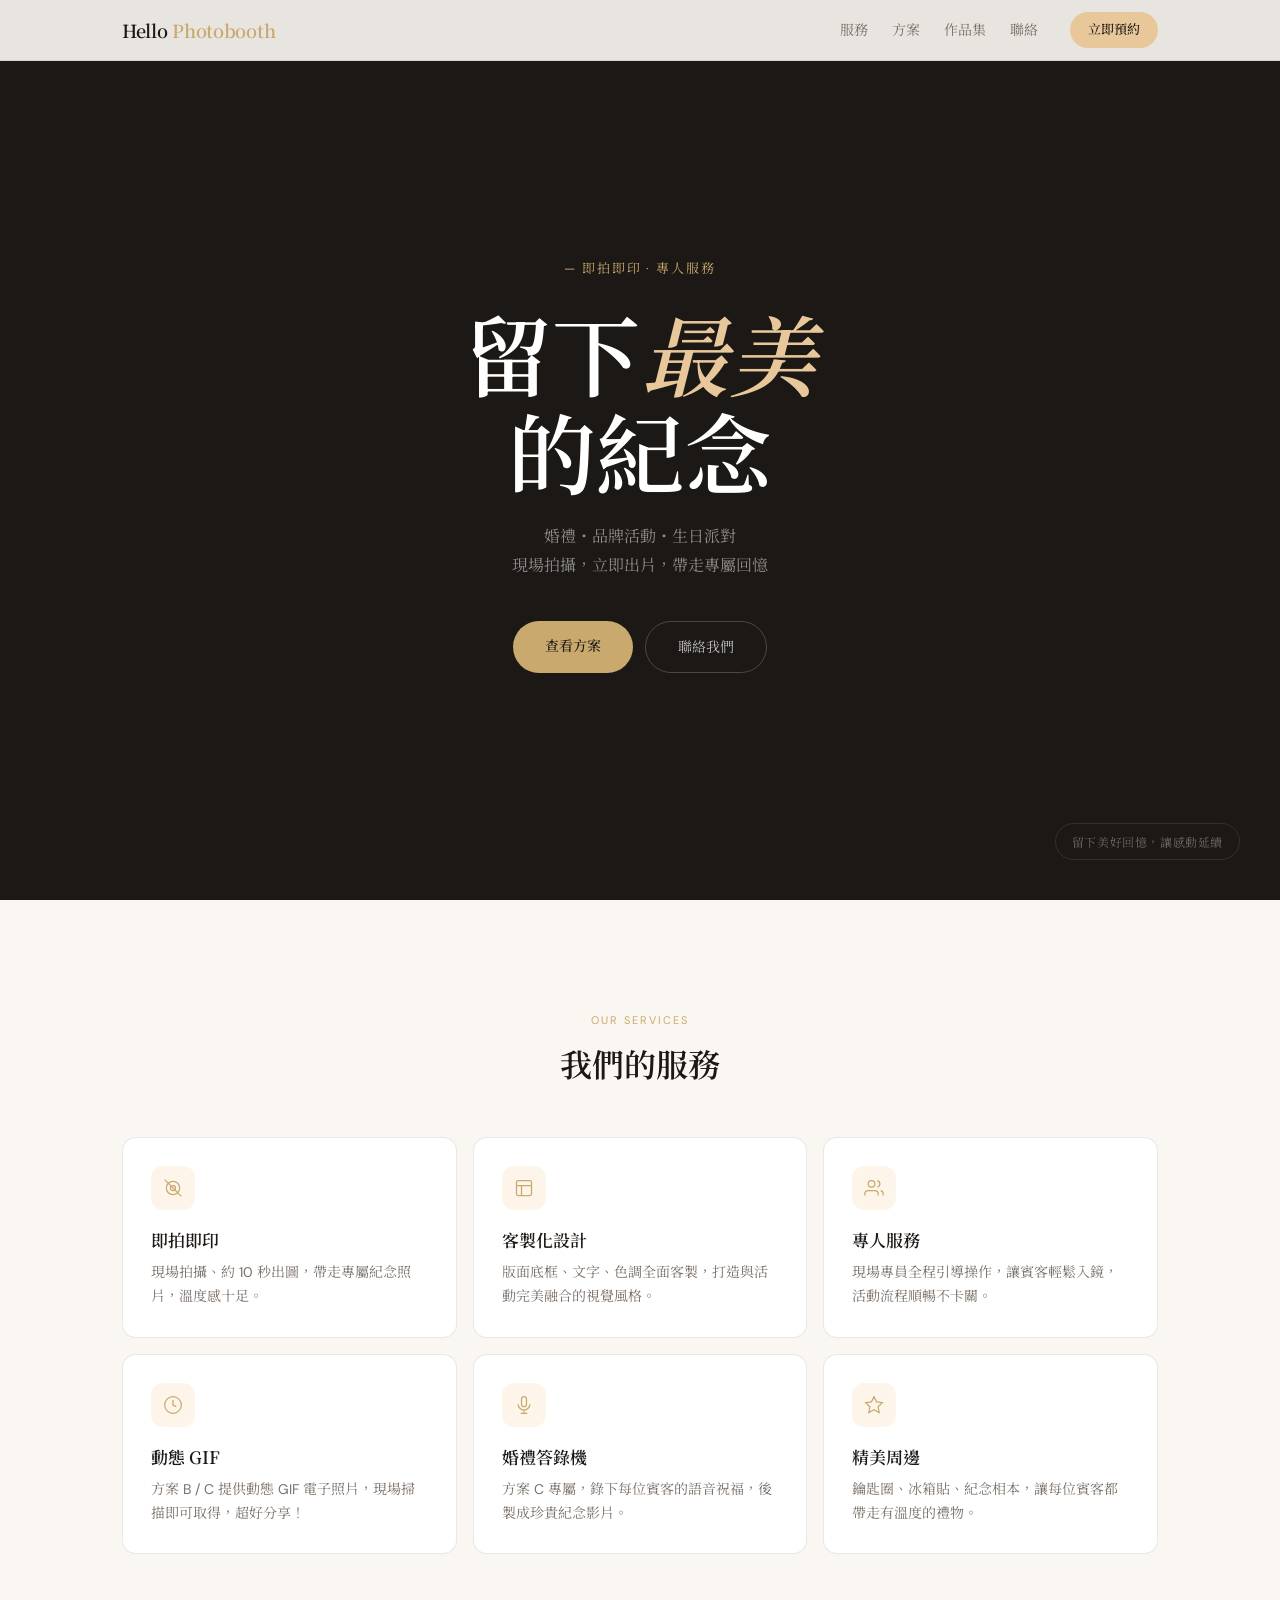
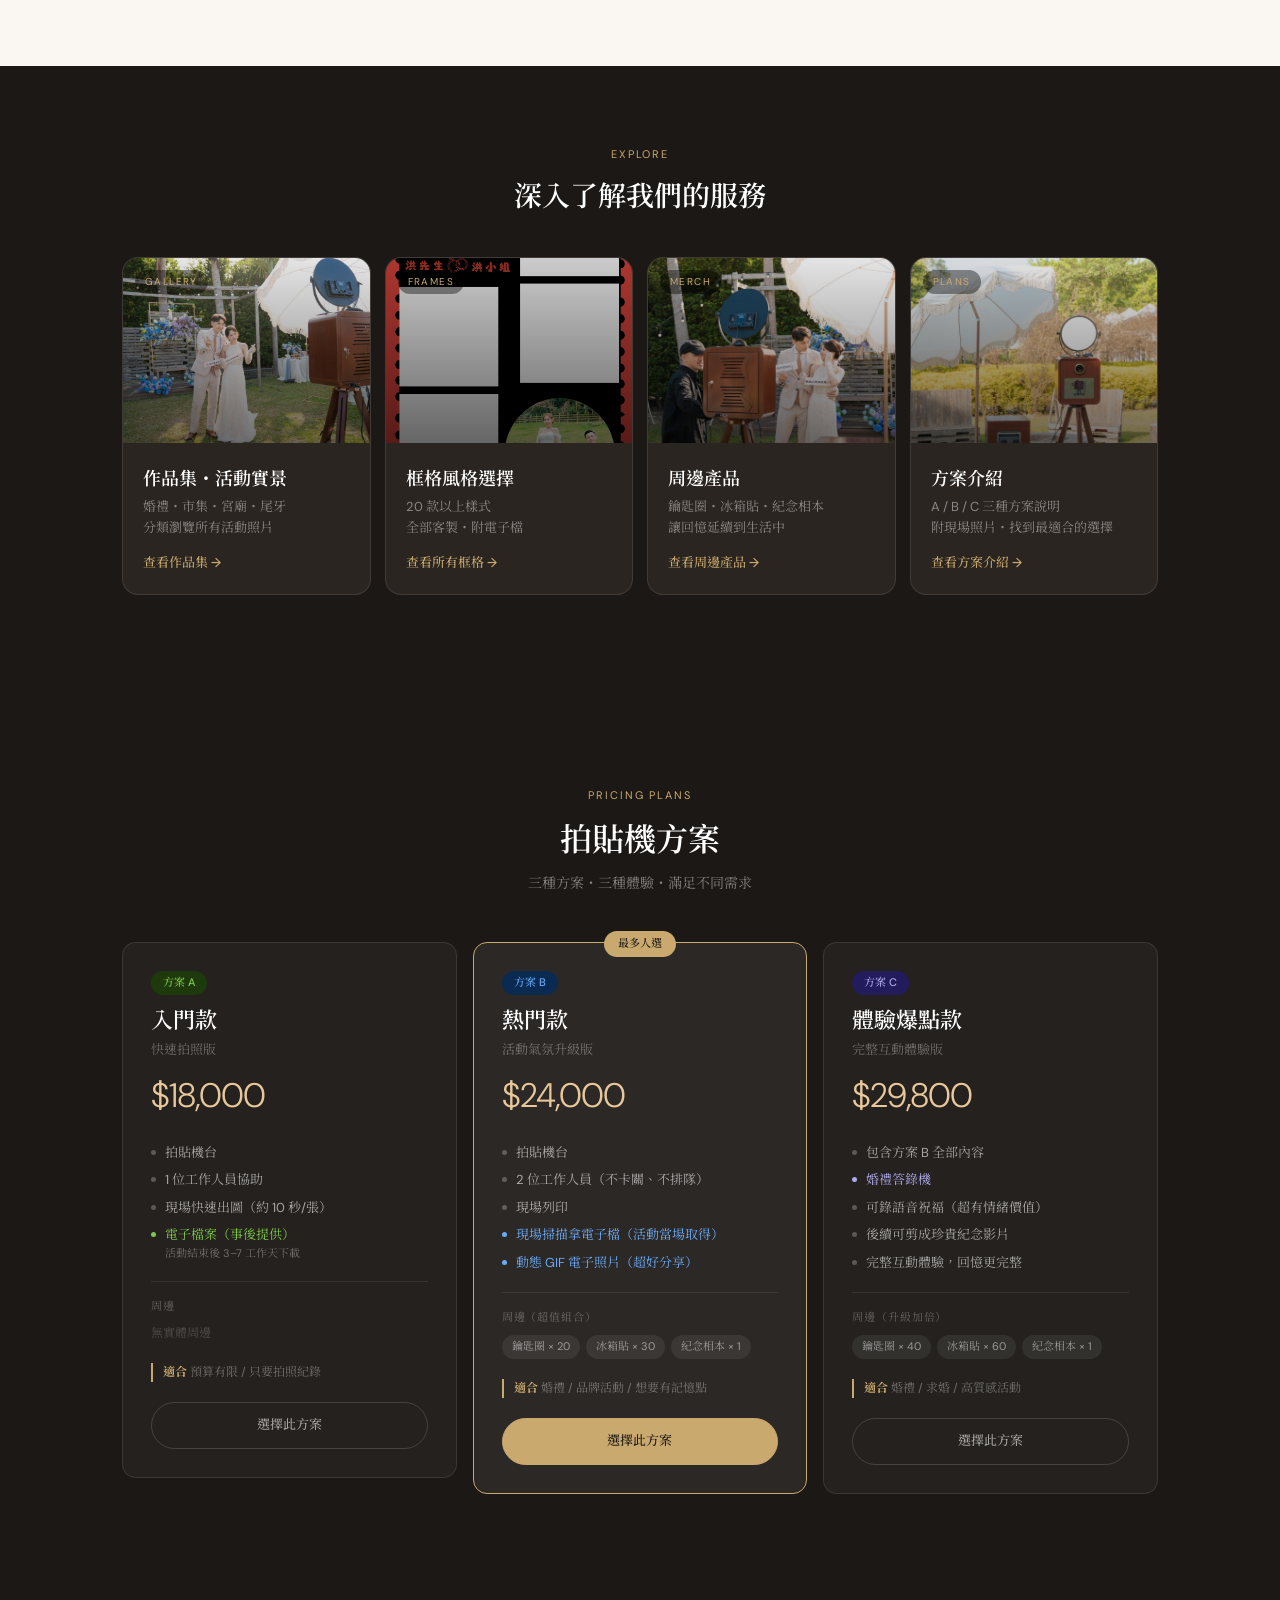
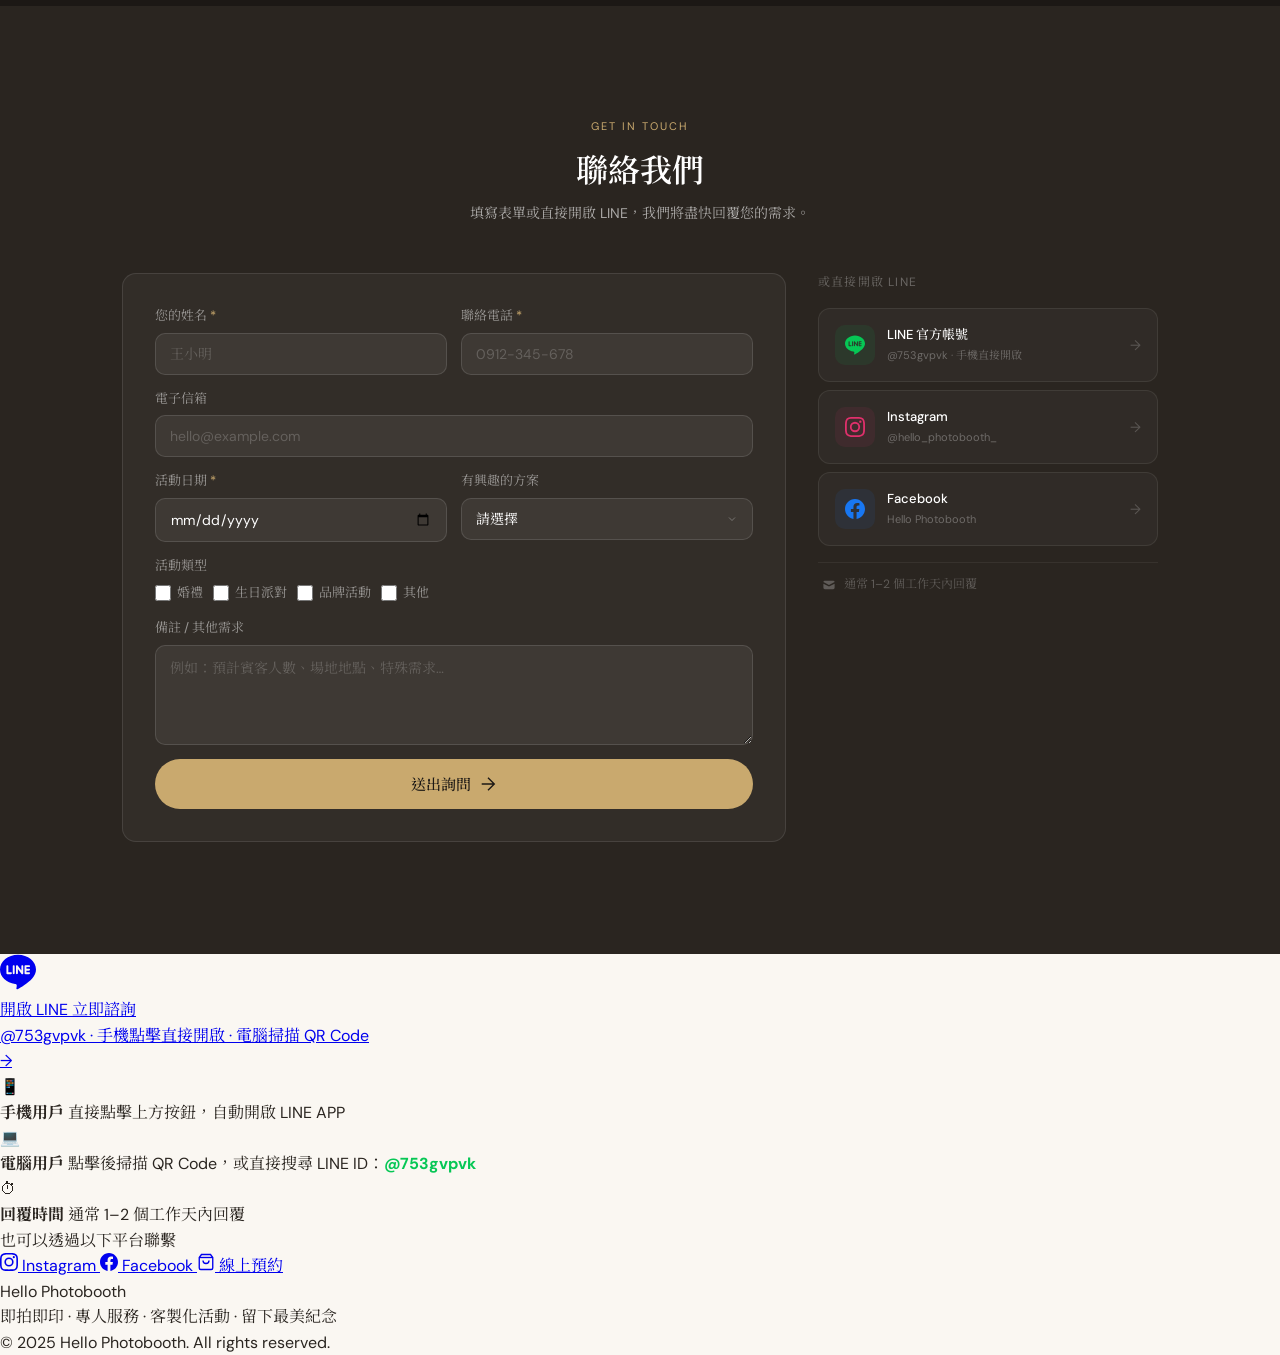
==== commit 6c14b89b: "Add files via upload" ====
--- a/index.html
+++ b/index.html
@@ -369,22 +369,17 @@
         <div class="contact-side">
           <div class="side-title">或直接開啟 LINE</div>
 
-          <a href="https://line.me/R/ti/p/@753gvpvk" target="_blank" class="line-side-btn">
-            <div class="line-side-icon">
-              <svg viewBox="0 0 24 24" fill="currentColor" width="28" height="28"><path d="M19.365 9.863c.349 0 .63.285.63.631 0 .345-.281.63-.63.63H17.61v1.125h1.755c.349 0 .63.283.63.63 0 .344-.281.629-.63.629h-2.386c-.345 0-.627-.285-.627-.629V8.108c0-.345.282-.63.63-.63h2.386c.346 0 .627.285.627.63 0 .349-.281.63-.63.63H17.61v1.125h1.755zm-3.855 3.016c0 .27-.174.51-.432.596-.064.021-.133.031-.199.031-.211 0-.391-.09-.51-.25l-2.443-3.317v2.94c0 .344-.279.629-.631.629-.346 0-.626-.285-.626-.629V8.108c0-.27.173-.51.43-.595.06-.023.136-.033.194-.033.195 0 .375.104.495.254l2.462 3.33V8.108c0-.345.282-.63.63-.63.345 0 .63.285.63.63v4.771zm-5.741 0c0 .344-.282.629-.631.629-.345 0-.627-.285-.627-.629V8.108c0-.345.282-.63.63-.63.346 0 .628.285.628.63v4.771zm-2.466.629H4.917c-.345 0-.63-.285-.63-.629V8.108c0-.345.285-.63.63-.63.348 0 .63.285.63.63v4.141h1.756c.348 0 .629.283.629.63 0 .344-.282.629-.629.629M24 10.314C24 4.943 18.615.572 12 .572S0 4.943 0 10.314c0 4.811 4.27 8.842 10.035 9.608.391.082.923.258 1.058.59.12.301.079.766.038 1.08l-.164 1.02c-.045.301-.24 1.186 1.049.645 1.291-.539 6.916-4.078 9.436-6.975C23.176 14.393 24 12.458 24 10.314"/></svg>
-            </div>
-            <div>
-              <div class="line-side-title">開啟 LINE 諮詢</div>
-              <div class="line-side-sub">@753gvpvk · 手機直接開啟</div>
-            </div>
-          </a>
-
-          <div class="side-tips">
-            <div class="side-tip">📱 手機 → 直接開啟 LINE APP</div>
-            <div class="side-tip">💻 電腦 → 掃描 QR Code 或搜尋 <strong>@753gvpvk</strong></div>
-          </div>
-
-          <div class="contact-grid" style="margin-top:8px;">
+          <div class="contact-grid">
+            <a href="https://line.me/R/ti/p/@753gvpvk" target="_blank" class="contact-card line">
+              <div class="contact-icon">
+                <svg viewBox="0 0 24 24" fill="currentColor"><path d="M19.365 9.863c.349 0 .63.285.63.631 0 .345-.281.63-.63.63H17.61v1.125h1.755c.349 0 .63.283.63.63 0 .344-.281.629-.63.629h-2.386c-.345 0-.627-.285-.627-.629V8.108c0-.345.282-.63.63-.63h2.386c.346 0 .627.285.627.63 0 .349-.281.63-.63.63H17.61v1.125h1.755zm-3.855 3.016c0 .27-.174.51-.432.596-.064.021-.133.031-.199.031-.211 0-.391-.09-.51-.25l-2.443-3.317v2.94c0 .344-.279.629-.631.629-.346 0-.626-.285-.626-.629V8.108c0-.27.173-.51.43-.595.06-.023.136-.033.194-.033.195 0 .375.104.495.254l2.462 3.33V8.108c0-.345.282-.63.63-.63.345 0 .63.285.63.63v4.771zm-5.741 0c0 .344-.282.629-.631.629-.345 0-.627-.285-.627-.629V8.108c0-.345.282-.63.63-.63.346 0 .628.285.628.63v4.771zm-2.466.629H4.917c-.345 0-.63-.285-.63-.629V8.108c0-.345.285-.63.63-.63.348 0 .63.285.63.63v4.141h1.756c.348 0 .629.283.629.63 0 .344-.282.629-.629.629M24 10.314C24 4.943 18.615.572 12 .572S0 4.943 0 10.314c0 4.811 4.27 8.842 10.035 9.608.391.082.923.258 1.058.59.12.301.079.766.038 1.08l-.164 1.02c-.045.301-.24 1.186 1.049.645 1.291-.539 6.916-4.078 9.436-6.975C23.176 14.393 24 12.458 24 10.314"/></svg>
+              </div>
+              <div class="contact-info">
+                <div class="contact-name">LINE 官方帳號</div>
+                <div class="contact-desc">@753gvpvk · 手機直接開啟</div>
+              </div>
+              <div class="contact-arrow">→</div>
+            </a>
             <a href="https://www.instagram.com/hello_photobooth_/" target="_blank" class="contact-card ig">
               <div class="contact-icon">
                 <svg viewBox="0 0 24 24" fill="currentColor"><path d="M12 2.163c3.204 0 3.584.012 4.85.07 3.252.148 4.771 1.691 4.919 4.919.058 1.265.069 1.645.069 4.849 0 3.205-.012 3.584-.069 4.849-.149 3.225-1.664 4.771-4.919 4.919-1.266.058-1.644.07-4.85.07-3.204 0-3.584-.012-4.849-.07-3.26-.149-4.771-1.699-4.919-4.92-.058-1.265-.07-1.644-.07-4.849 0-3.204.013-3.583.07-4.849.149-3.227 1.664-4.771 4.919-4.919 1.266-.057 1.645-.069 4.849-.069zM12 0C8.741 0 8.333.014 7.053.072 2.695.272.273 2.69.073 7.052.014 8.333 0 8.741 0 12c0 3.259.014 3.668.072 4.948.2 4.358 2.618 6.78 6.98 6.98C8.333 23.986 8.741 24 12 24c3.259 0 3.668-.014 4.948-.072 4.354-.2 6.782-2.618 6.979-6.98.059-1.28.073-1.689.073-4.948 0-3.259-.014-3.667-.072-4.947-.196-4.354-2.617-6.78-6.979-6.98C15.668.014 15.259 0 12 0zm0 5.838a6.162 6.162 0 1 0 0 12.324 6.162 6.162 0 0 0 0-12.324zM12 16a4 4 0 1 1 0-8 4 4 0 0 1 0 8zm6.406-11.845a1.44 1.44 0 1 0 0 2.881 1.44 1.44 0 0 0 0-2.881z"/></svg>
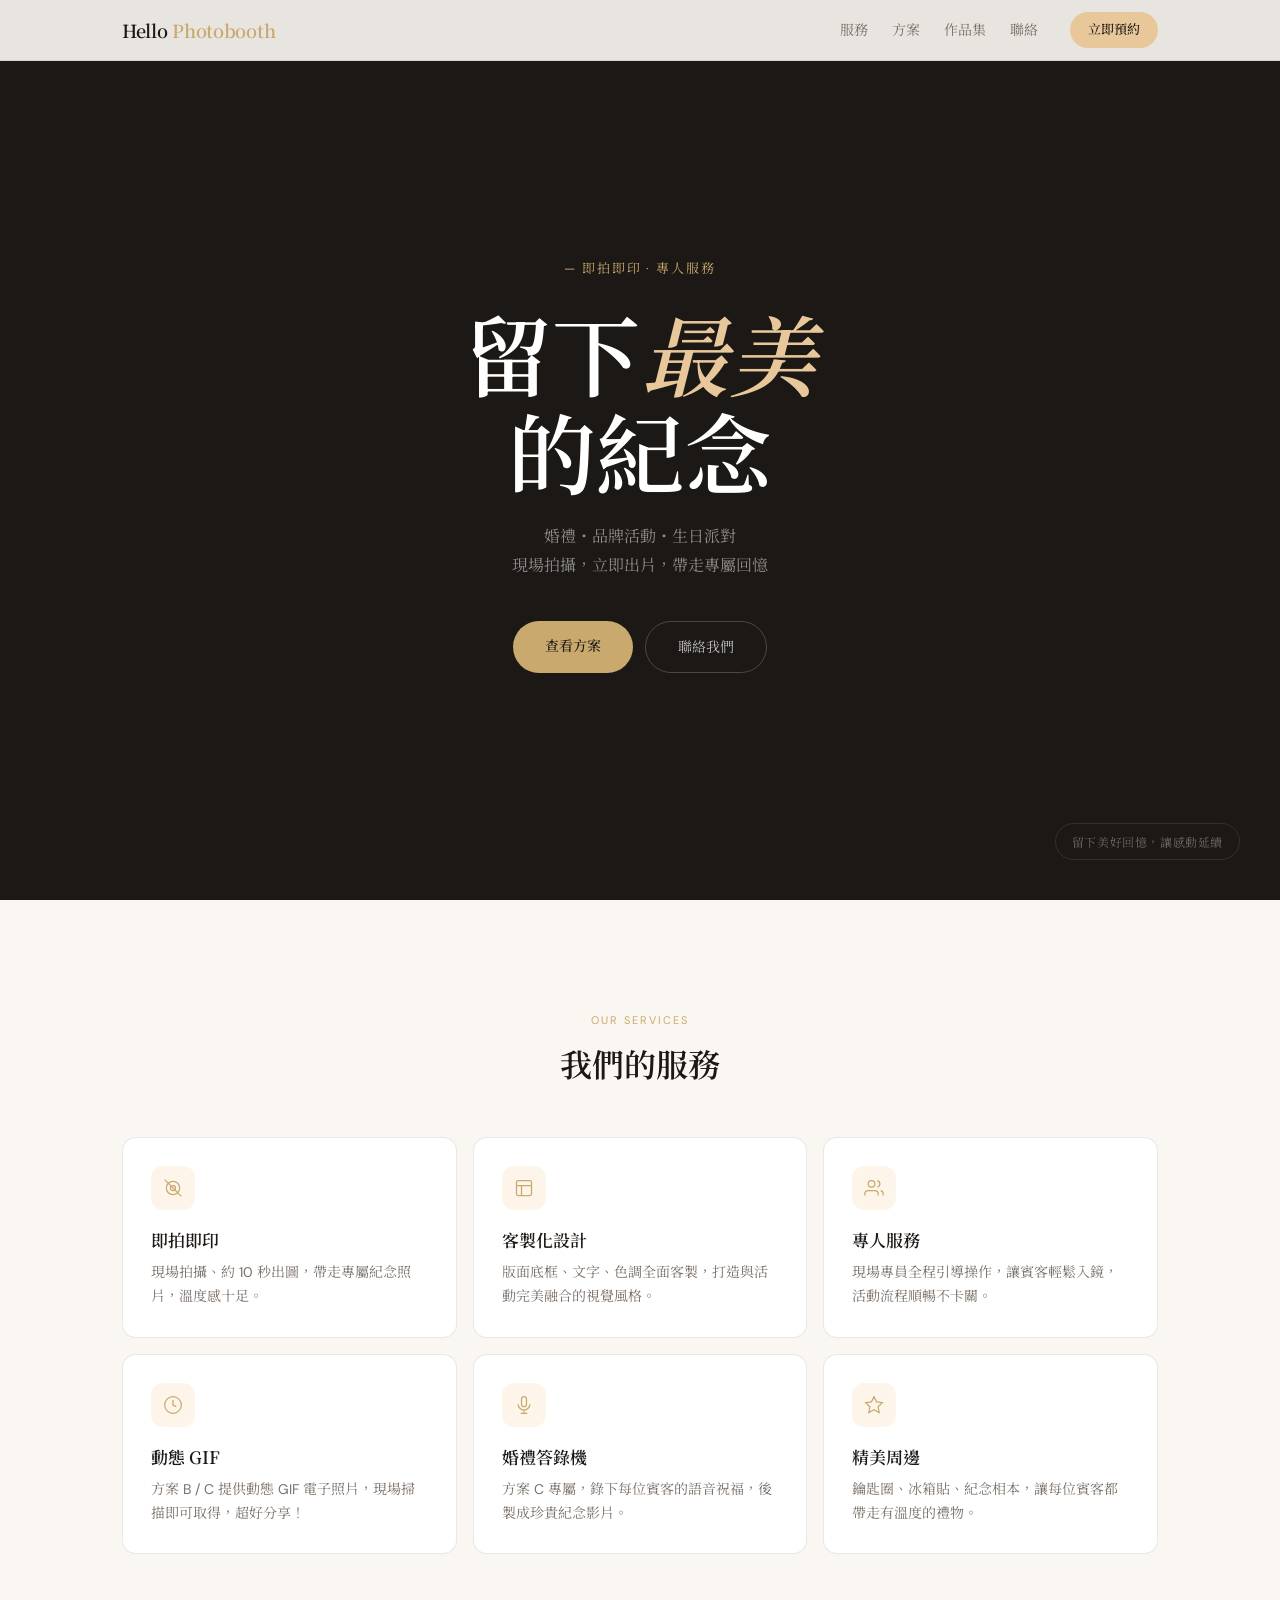
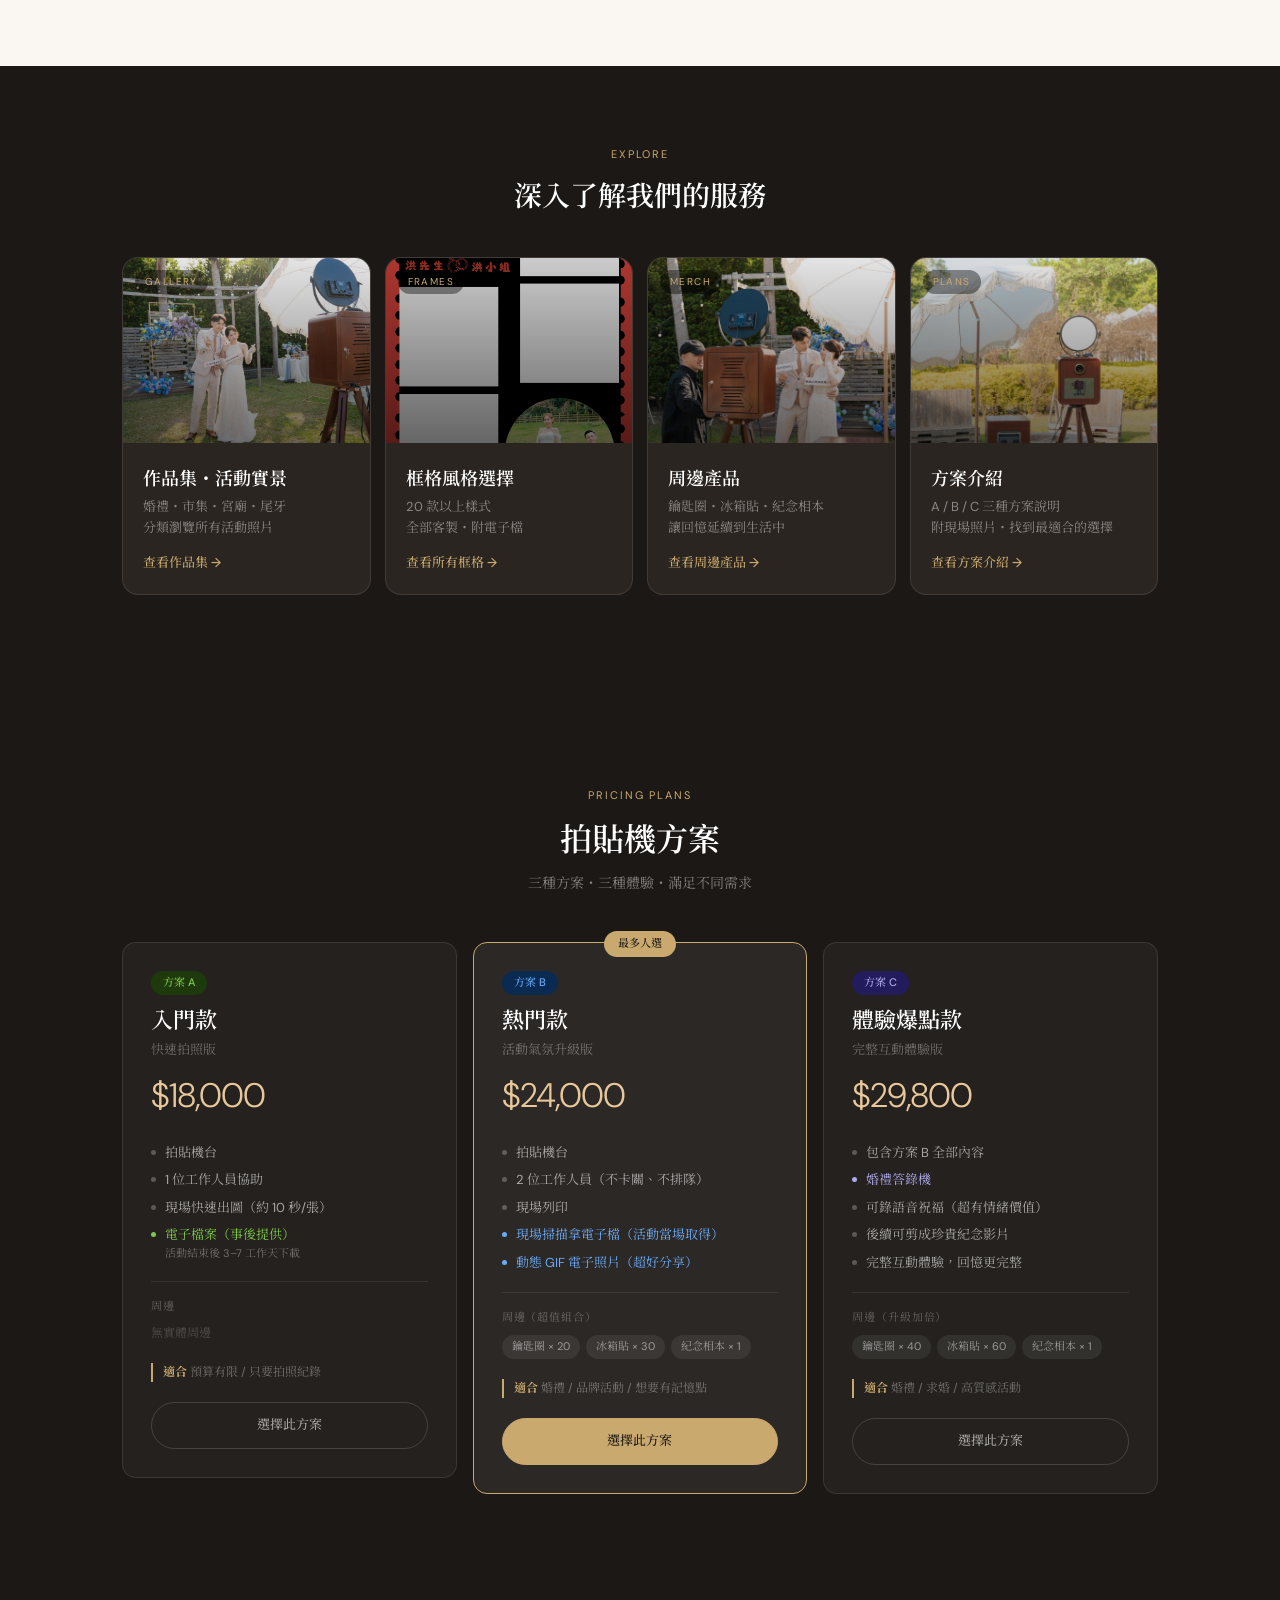
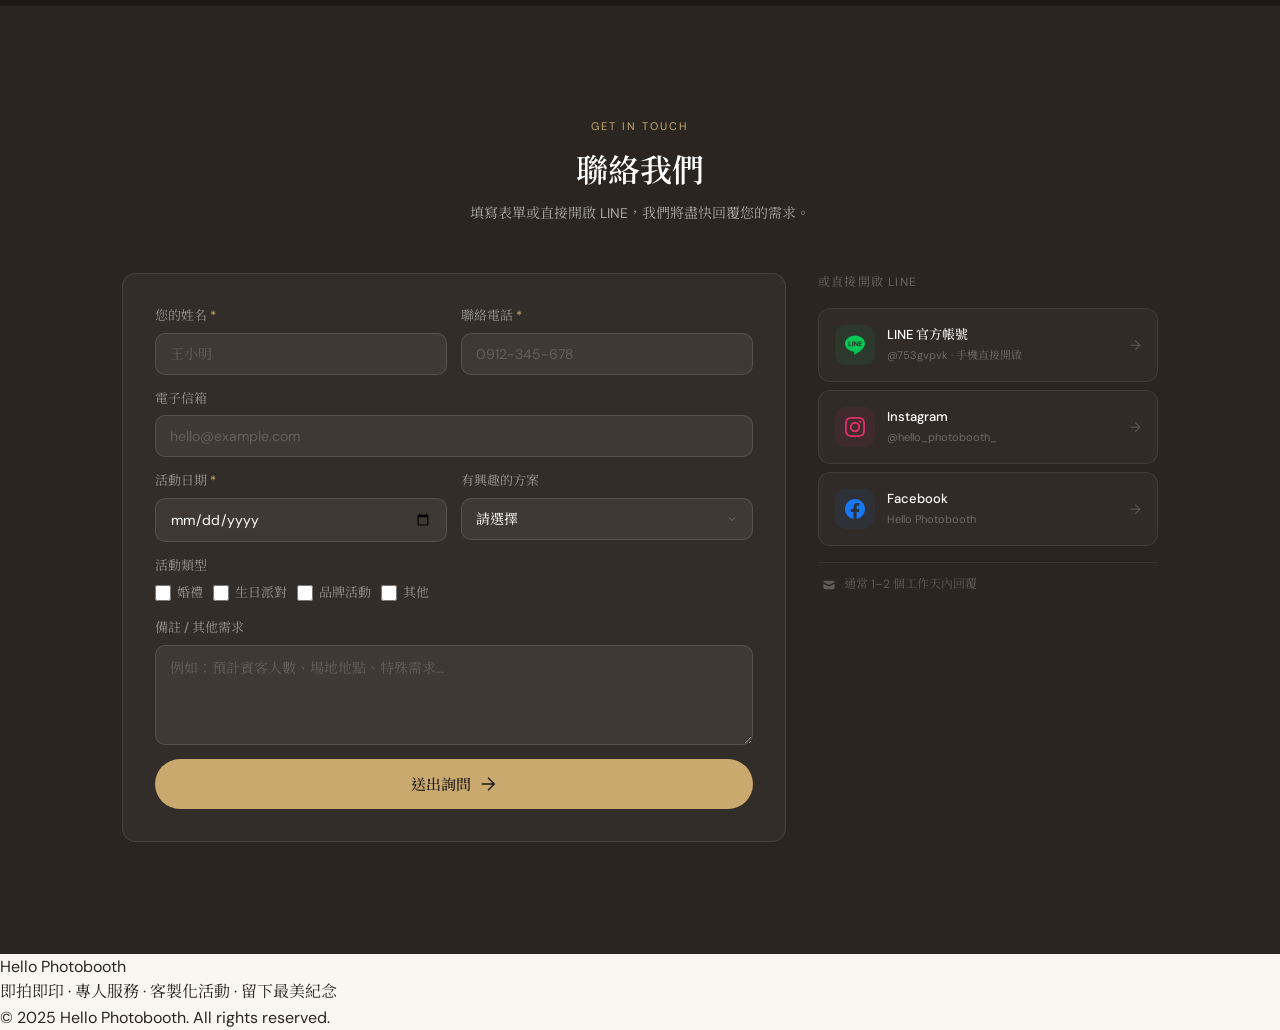
==== commit 3bf41c8c: "Add files via upload" ====
--- a/index.html
+++ b/index.html
@@ -413,58 +413,6 @@
     </div>
   </section>
 
-        <!-- LINE 主按鈕 -->
-        <a href="https://line.me/R/ti/p/@753gvpvk" target="_blank" class="line-main-btn">
-          <div class="line-main-icon">
-            <svg viewBox="0 0 24 24" fill="currentColor" width="36" height="36"><path d="M19.365 9.863c.349 0 .63.285.63.631 0 .345-.281.63-.63.63H17.61v1.125h1.755c.349 0 .63.283.63.63 0 .344-.281.629-.63.629h-2.386c-.345 0-.627-.285-.627-.629V8.108c0-.345.282-.63.63-.63h2.386c.346 0 .627.285.627.63 0 .349-.281.63-.63.63H17.61v1.125h1.755zm-3.855 3.016c0 .27-.174.51-.432.596-.064.021-.133.031-.199.031-.211 0-.391-.09-.51-.25l-2.443-3.317v2.94c0 .344-.279.629-.631.629-.346 0-.626-.285-.626-.629V8.108c0-.27.173-.51.43-.595.06-.023.136-.033.194-.033.195 0 .375.104.495.254l2.462 3.33V8.108c0-.345.282-.63.63-.63.345 0 .63.285.63.63v4.771zm-5.741 0c0 .344-.282.629-.631.629-.345 0-.627-.285-.627-.629V8.108c0-.345.282-.63.63-.63.346 0 .628.285.628.63v4.771zm-2.466.629H4.917c-.345 0-.63-.285-.63-.629V8.108c0-.345.285-.63.63-.63.348 0 .63.285.63.63v4.141h1.756c.348 0 .629.283.629.63 0 .344-.282.629-.629.629M24 10.314C24 4.943 18.615.572 12 .572S0 4.943 0 10.314c0 4.811 4.27 8.842 10.035 9.608.391.082.923.258 1.058.59.12.301.079.766.038 1.08l-.164 1.02c-.045.301-.24 1.186 1.049.645 1.291-.539 6.916-4.078 9.436-6.975C23.176 14.393 24 12.458 24 10.314"/></svg>
-          </div>
-          <div class="line-main-text">
-            <div class="line-main-title">開啟 LINE 立即諮詢</div>
-            <div class="line-main-sub">@753gvpvk · 手機點擊直接開啟 · 電腦掃描 QR Code</div>
-          </div>
-          <div class="line-main-arrow">→</div>
-        </a>
-
-        <!-- 說明 + 其他平台 -->
-        <div class="contact-info-row">
-          <div class="contact-tips">
-            <div class="tip-item">
-              <span class="tip-icon">📱</span>
-              <div><strong>手機用戶</strong> 直接點擊上方按鈕，自動開啟 LINE APP</div>
-            </div>
-            <div class="tip-item">
-              <span class="tip-icon">💻</span>
-              <div><strong>電腦用戶</strong> 點擊後掃描 QR Code，或直接搜尋 LINE ID：<strong style="color:#06C755;">@753gvpvk</strong></div>
-            </div>
-            <div class="tip-item">
-              <span class="tip-icon">⏱</span>
-              <div><strong>回覆時間</strong> 通常 1–2 個工作天內回覆</div>
-            </div>
-          </div>
-
-          <div class="contact-other">
-            <div class="other-label">也可以透過以下平台聯繫</div>
-            <div class="other-links">
-              <a href="https://www.instagram.com/hello_photobooth_/" target="_blank" class="other-btn ig-btn">
-                <svg viewBox="0 0 24 24" fill="currentColor" width="18" height="18"><path d="M12 2.163c3.204 0 3.584.012 4.85.07 3.252.148 4.771 1.691 4.919 4.919.058 1.265.069 1.645.069 4.849 0 3.205-.012 3.584-.069 4.849-.149 3.225-1.664 4.771-4.919 4.919-1.266.058-1.644.07-4.85.07-3.204 0-3.584-.012-4.849-.07-3.26-.149-4.771-1.699-4.919-4.92-.058-1.265-.07-1.644-.07-4.849 0-3.204.013-3.583.07-4.849.149-3.227 1.664-4.771 4.919-4.919 1.266-.057 1.645-.069 4.849-.069zM12 0C8.741 0 8.333.014 7.053.072 2.695.272.273 2.69.073 7.052.014 8.333 0 8.741 0 12c0 3.259.014 3.668.072 4.948.2 4.358 2.618 6.78 6.98 6.98C8.333 23.986 8.741 24 12 24c3.259 0 3.668-.014 4.948-.072 4.354-.2 6.782-2.618 6.979-6.98.059-1.28.073-1.689.073-4.948 0-3.259-.014-3.667-.072-4.947-.196-4.354-2.617-6.78-6.979-6.98C15.668.014 15.259 0 12 0zm0 5.838a6.162 6.162 0 1 0 0 12.324 6.162 6.162 0 0 0 0-12.324zM12 16a4 4 0 1 1 0-8 4 4 0 0 1 0 8zm6.406-11.845a1.44 1.44 0 1 0 0 2.881 1.44 1.44 0 0 0 0-2.881z"/></svg>
-                Instagram
-              </a>
-              <a href="https://www.facebook.com/profile.php?id=61586910993389" target="_blank" class="other-btn fb-btn">
-                <svg viewBox="0 0 24 24" fill="currentColor" width="18" height="18"><path d="M24 12.073c0-6.627-5.373-12-12-12s-12 5.373-12 12c0 5.99 4.388 10.954 10.125 11.854v-8.385H7.078v-3.47h3.047V9.43c0-3.007 1.792-4.669 4.533-4.669 1.312 0 2.686.235 2.686.235v2.953H15.83c-1.491 0-1.956.925-1.956 1.874v2.25h3.328l-.532 3.47h-2.796v8.385C19.612 23.027 24 18.062 24 12.073z"/></svg>
-                Facebook
-              </a>
-              <a href="https://linkgoods.com/hellophotobooth" target="_blank" class="other-btn shop-btn">
-                <svg viewBox="0 0 24 24" fill="none" stroke="currentColor" stroke-width="1.8" width="18" height="18"><path d="M6 2L3 6v14a2 2 0 002 2h14a2 2 0 002-2V6l-3-4z"/><line x1="3" y1="6" x2="21" y2="6"/><path d="M16 10a4 4 0 01-8 0"/></svg>
-                線上預約
-              </a>
-            </div>
-          </div>
-        </div>
-
-      </div>
-    </div>
-  </section>
-
   <!-- FOOTER -->
   <footer>
     <div class="footer-inner">
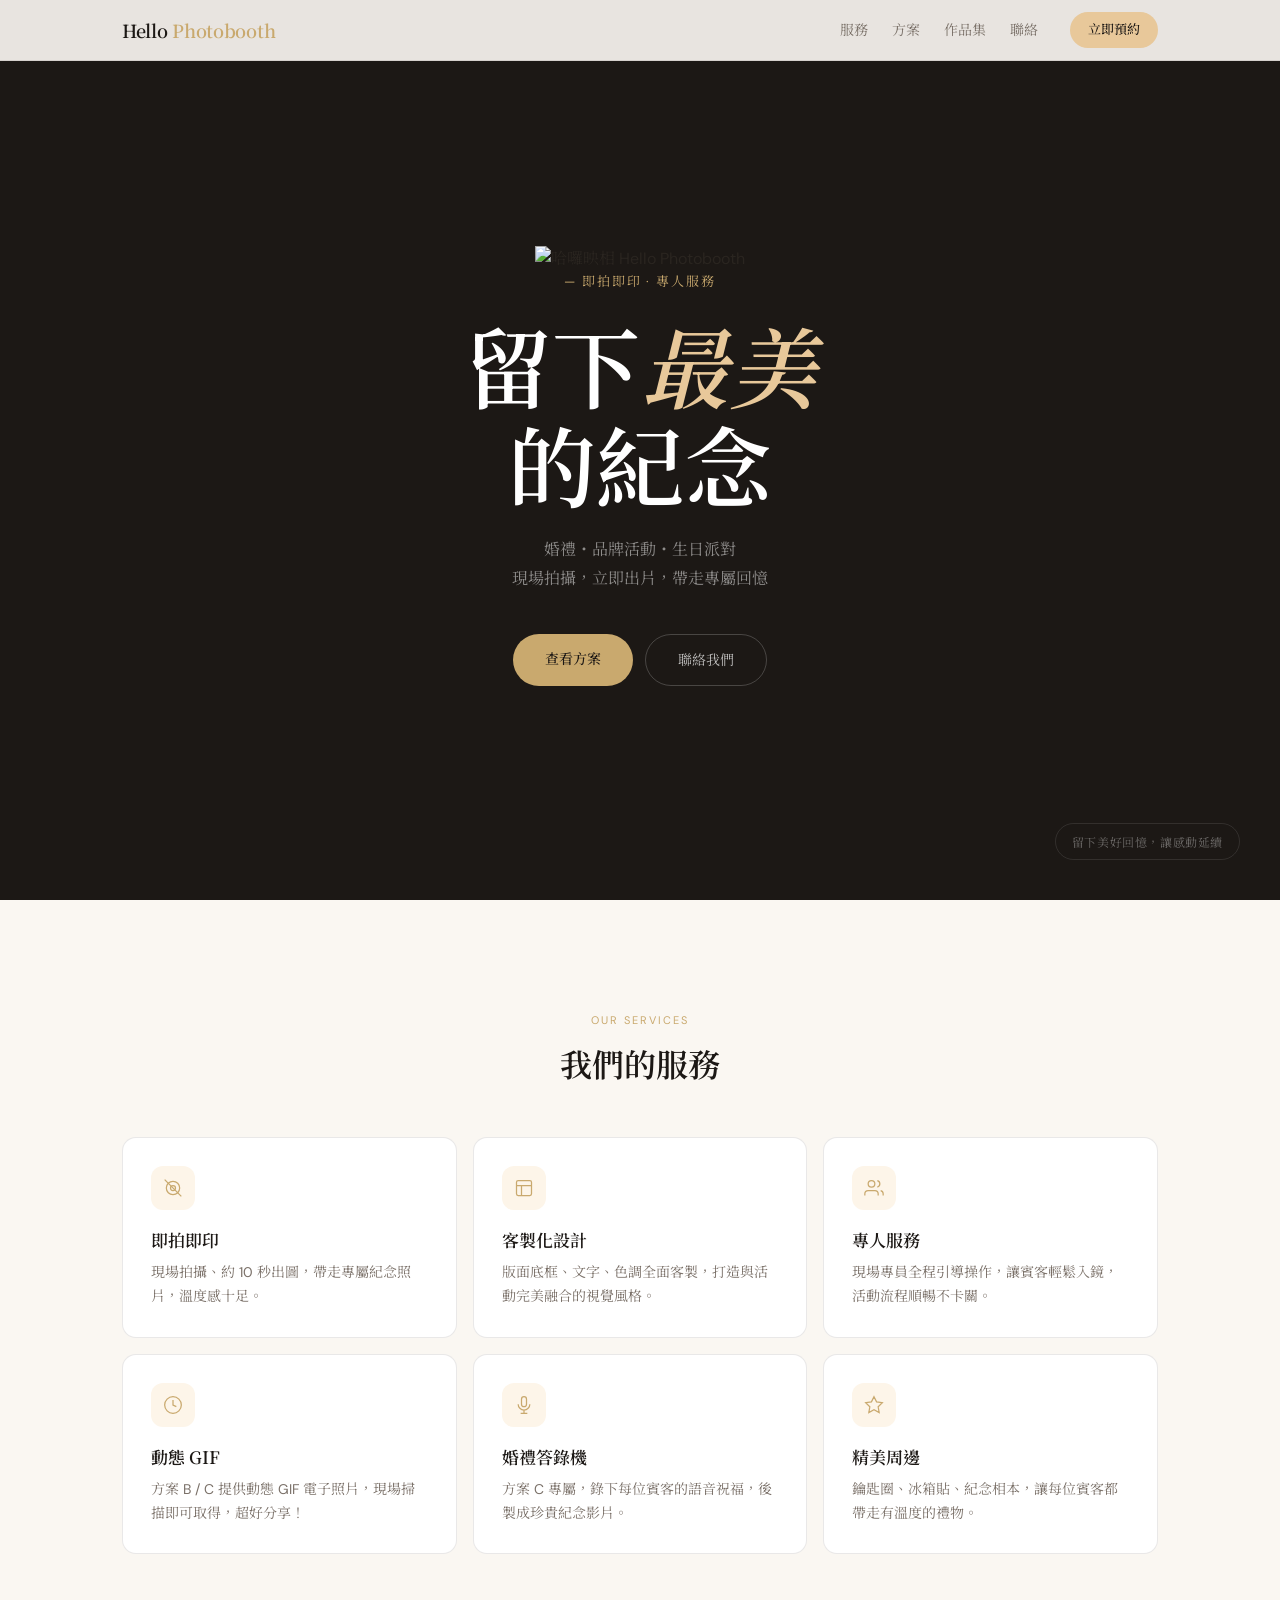
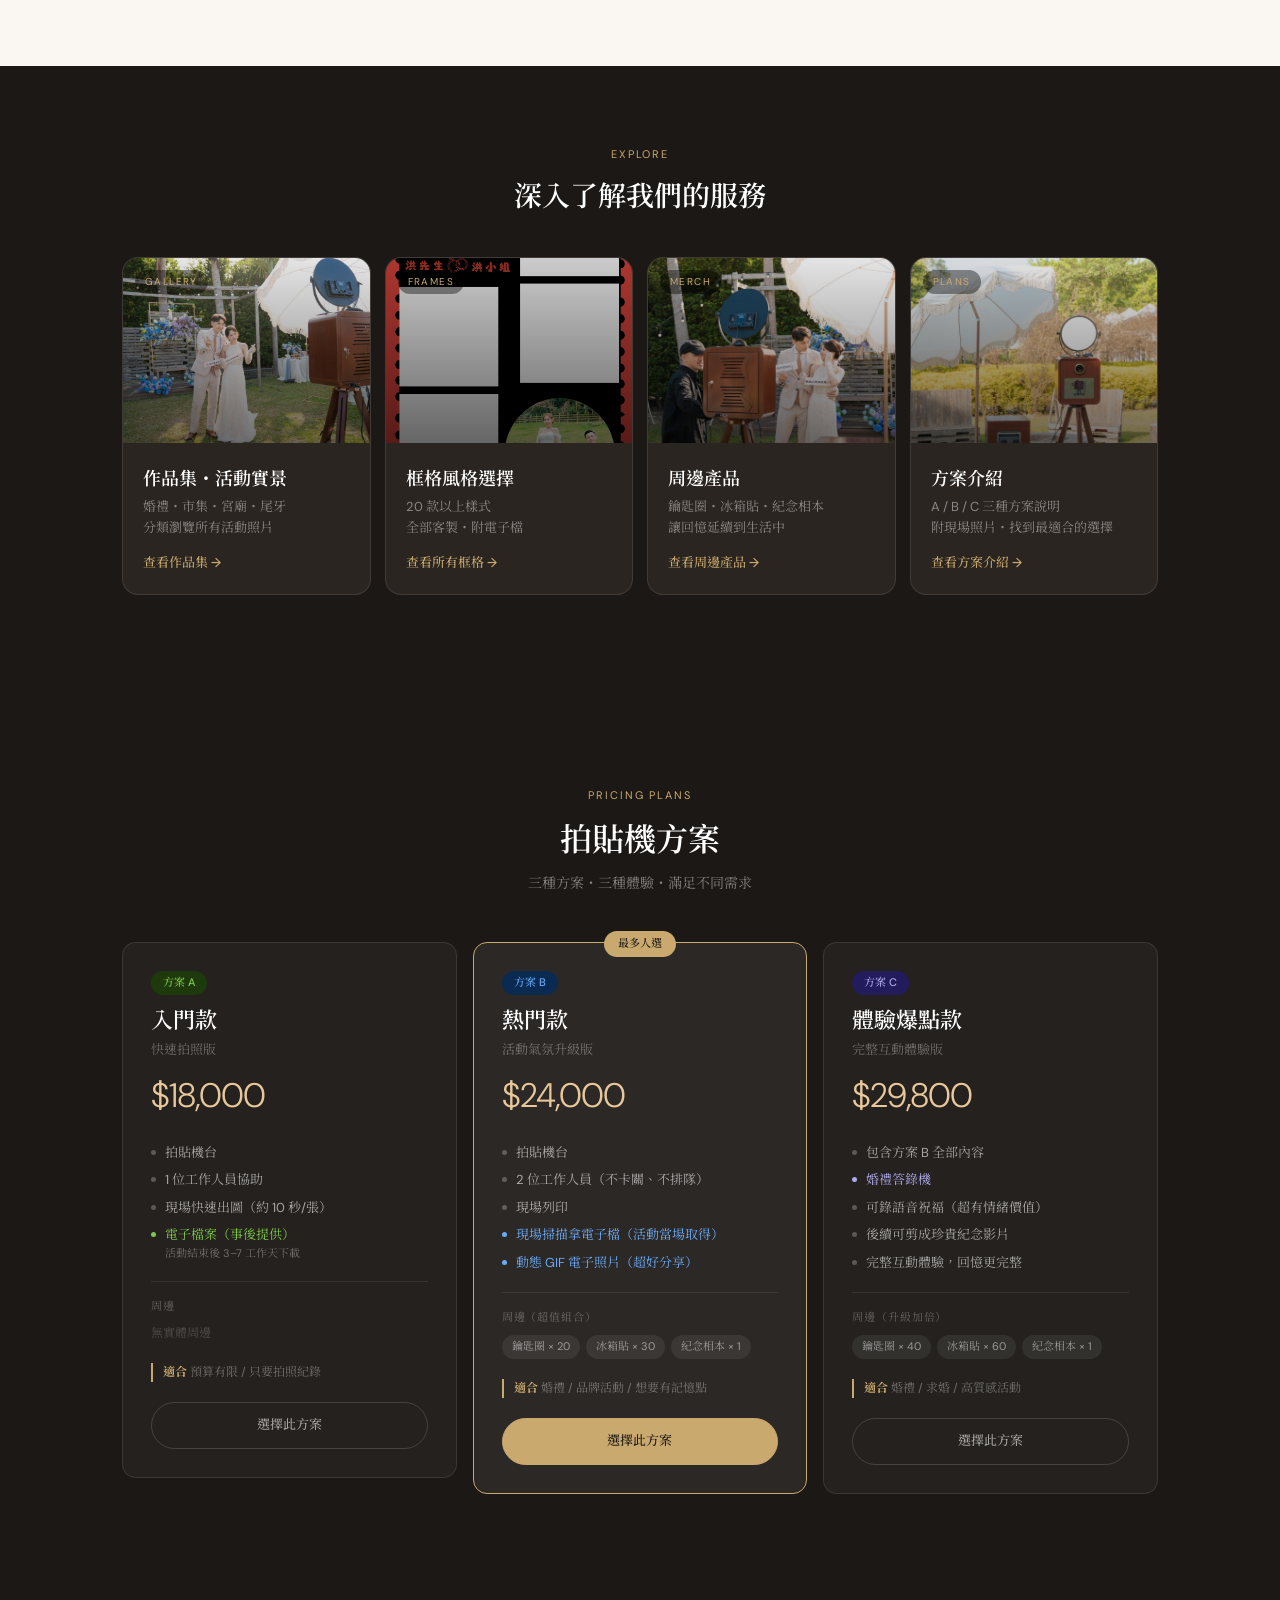
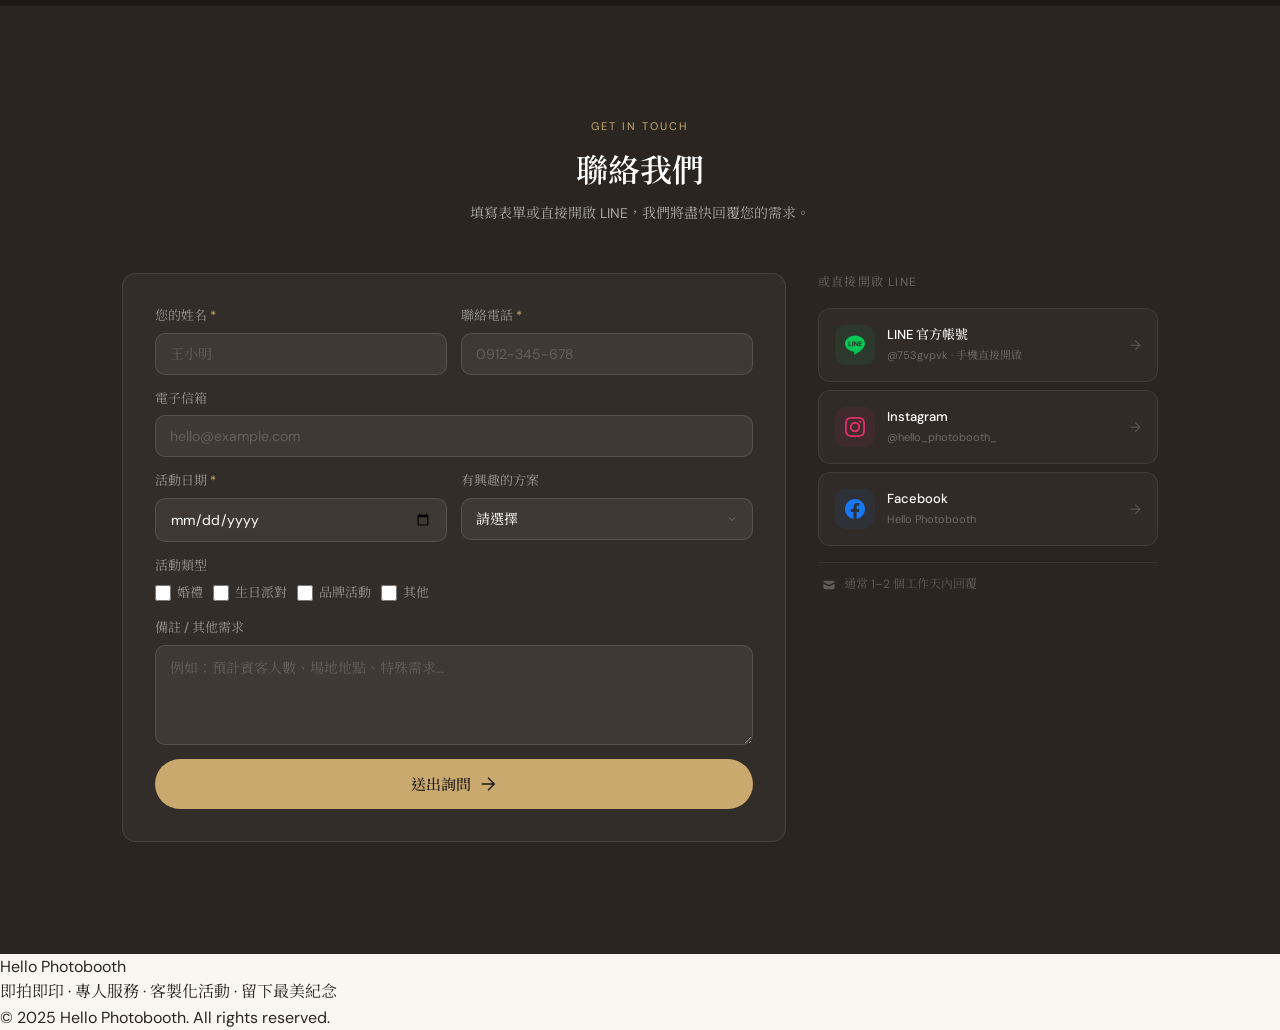
==== commit 5edd3b2e: "Add files via upload" ====
--- a/index.html
+++ b/index.html
@@ -38,6 +38,9 @@
       <div class="hero-overlay"></div>
     </div>
     <div class="hero-content">
+      <div class="hero-logo-wrap">
+        <img src="photos/logo.jpg" alt="哈囉映相 Hello Photobooth" class="hero-logo">
+      </div>
       <div class="hero-tag">— 即拍即印 · 專人服務</div>
       <h1 class="hero-title">
         留下<em>最美</em><br>的紀念
--- a/style.css
+++ b/style.css
@@ -1430,3 +1430,21 @@
 }
 .side-tip { font-size: 12px; color: rgba(255,255,255,0.4); line-height: 1.5; }
 .side-tip strong { color: #06C755; }
+
+/* ===== HERO LOGO ===== */
+.hero-logo-wrap {
+  margin-bottom: 1.5rem;
+  animation: fadeUp 0.8s ease both;
+}
+.hero-logo {
+  width: 120px;
+  height: 120px;
+  border-radius: 24px;
+  object-fit: cover;
+  box-shadow: 0 8px 32px rgba(0,0,0,0.4);
+  border: 2px solid rgba(255,255,255,0.1);
+}
+
+@media (max-width: 640px) {
+  .hero-logo { width: 96px; height: 96px; border-radius: 20px; }
+}
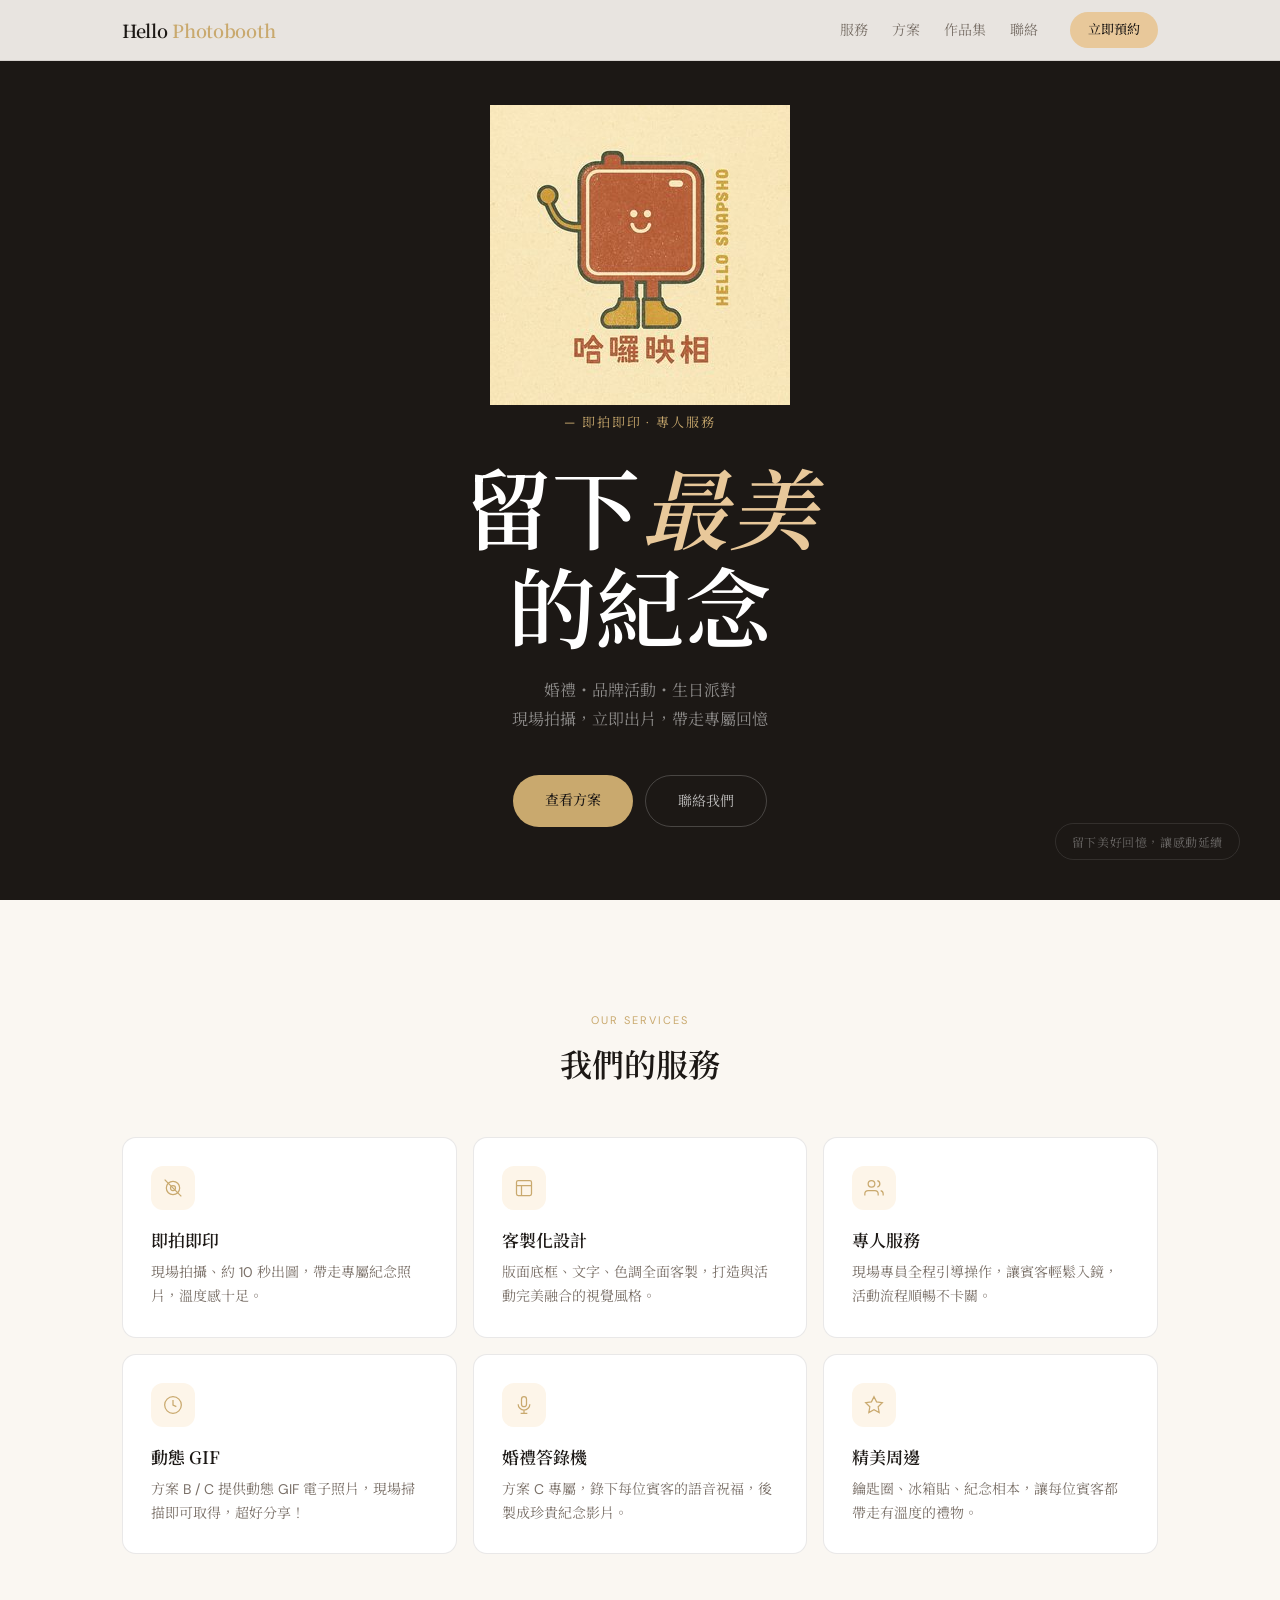
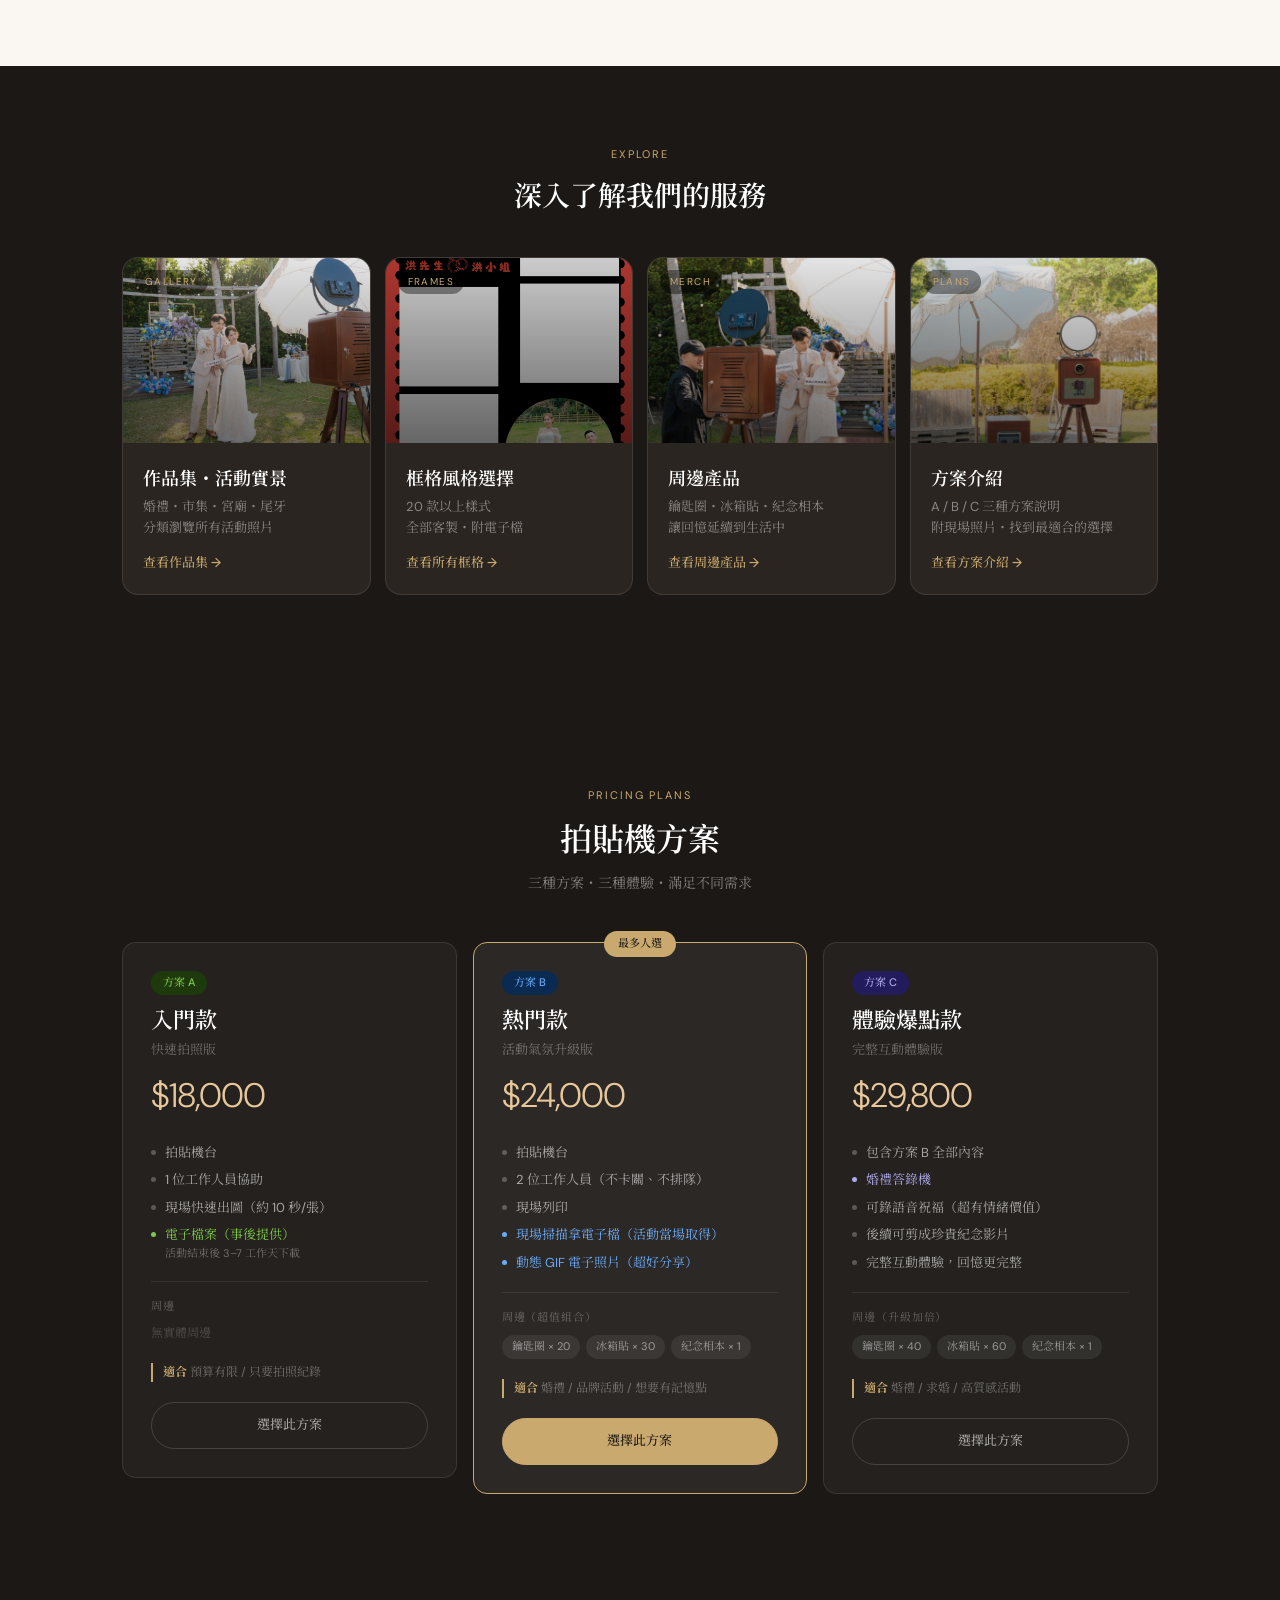
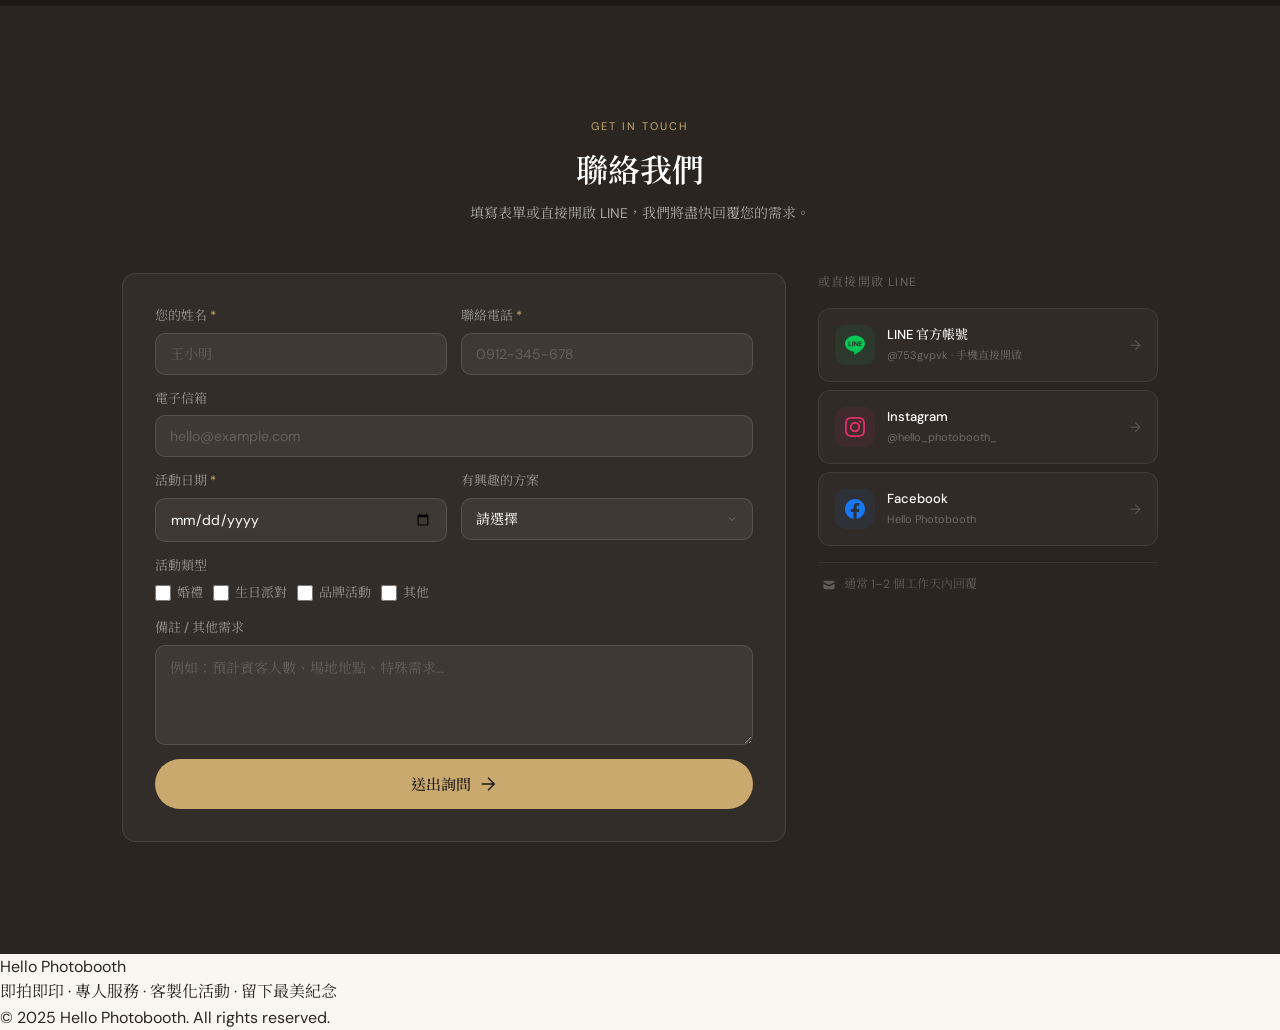
==== commit f1dd308d: "Add files via upload" ====
--- a/index.html
+++ b/index.html
@@ -9,6 +9,7 @@
   <meta property="og:title" content="Hello Photobooth｜即拍即印・專人服務・客製化活動">
   <meta property="og:description" content="三種方案・三種體驗，婚禮、品牌活動、派對皆適合。即拍即印，留下最美紀念。">
   <meta property="og:type" content="website">
+  <meta name="google-site-verification" content="fR3Zy-rFsCI6H6AfhlS5CCUg3_twgIK4u0F2tzYJ64s" />
   <link rel="canonical" href="https://hellophotobooth.tw">
   <link rel="preconnect" href="https://fonts.googleapis.com">
   <link rel="preconnect" href="https://fonts.gstatic.com" crossorigin>
